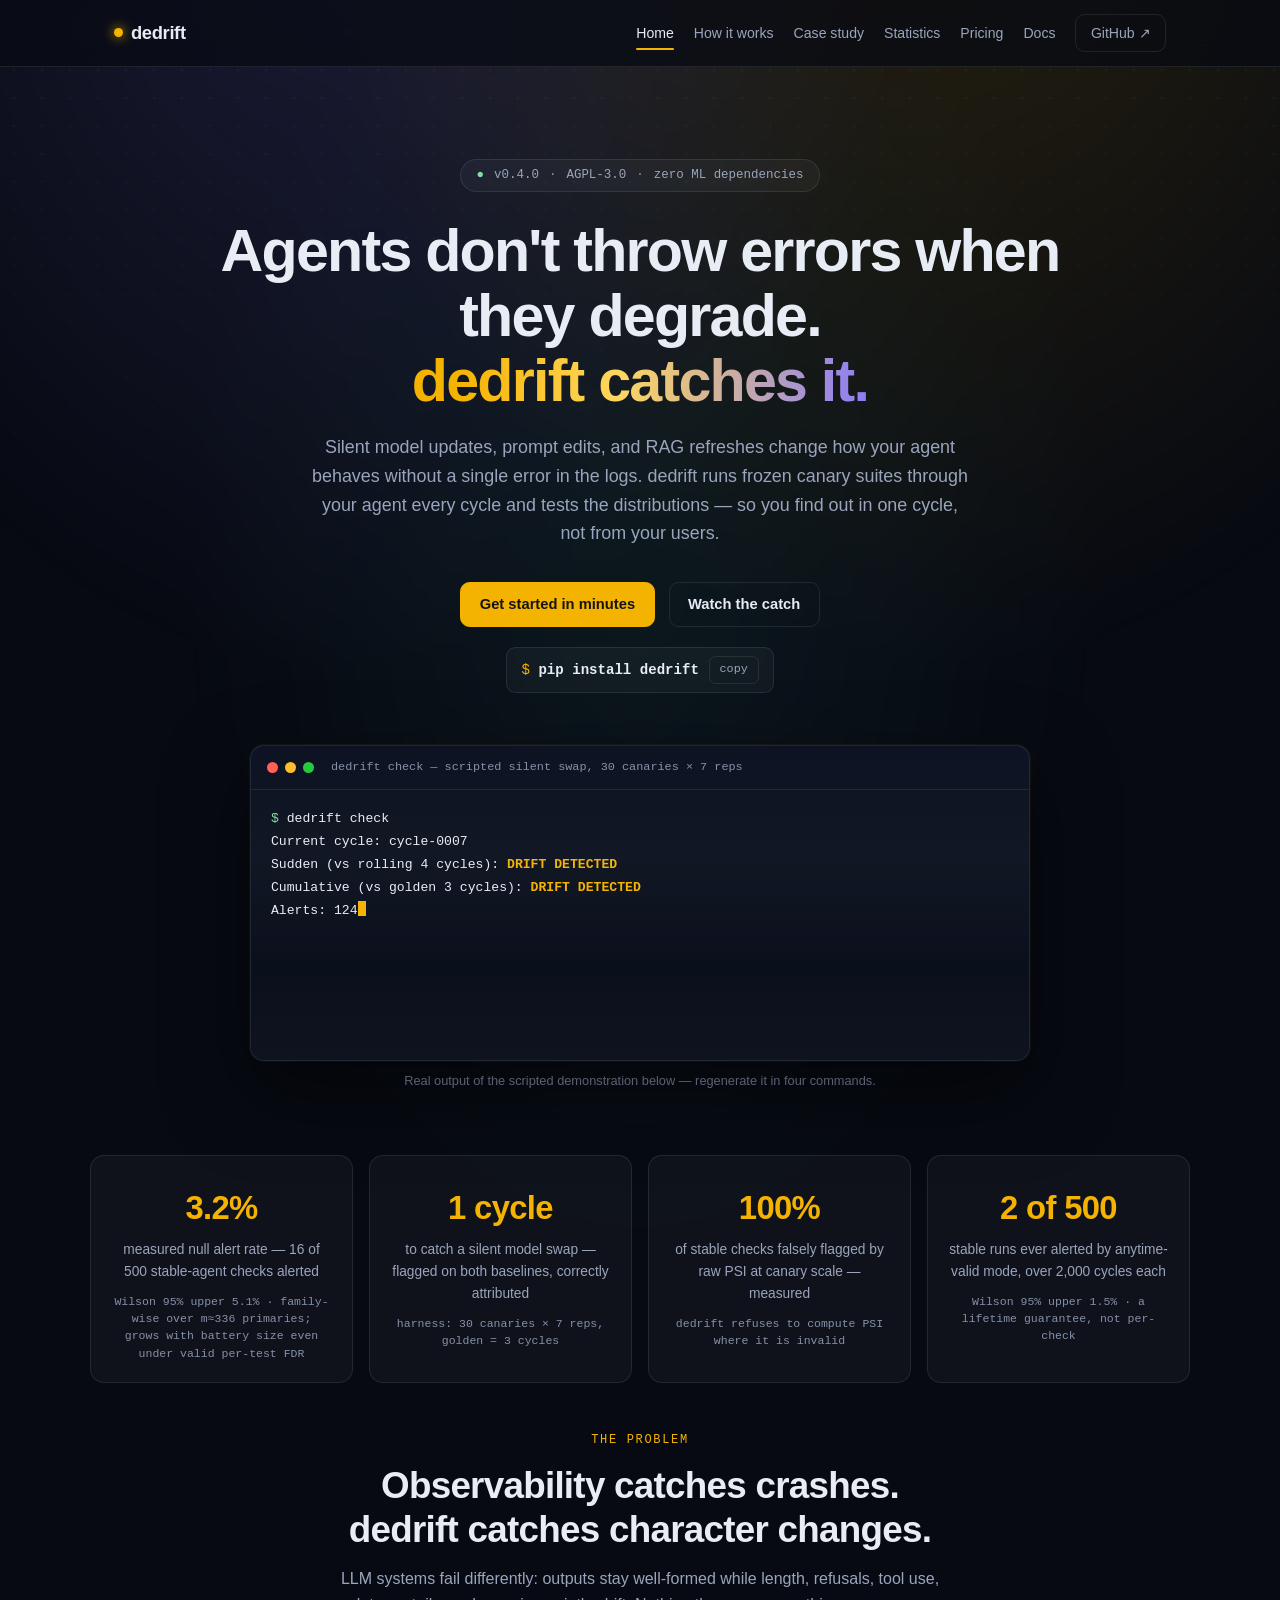
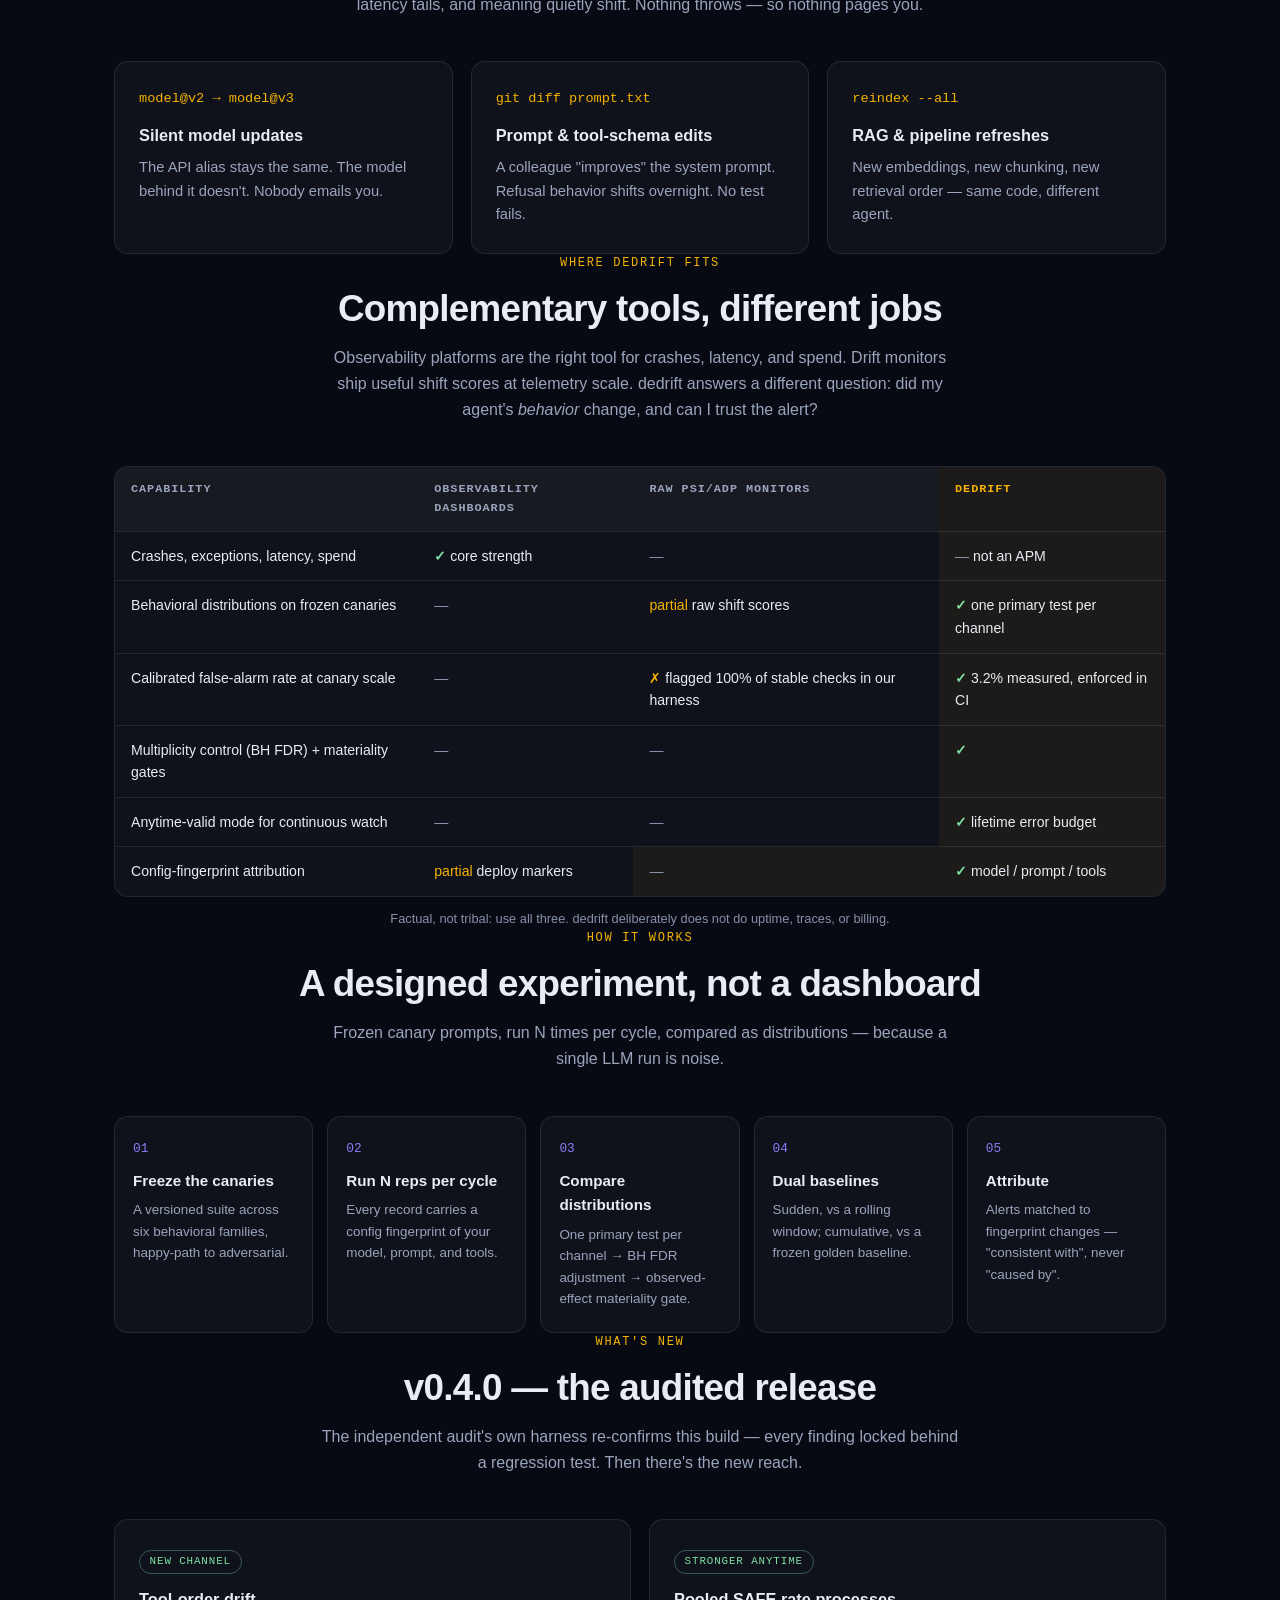
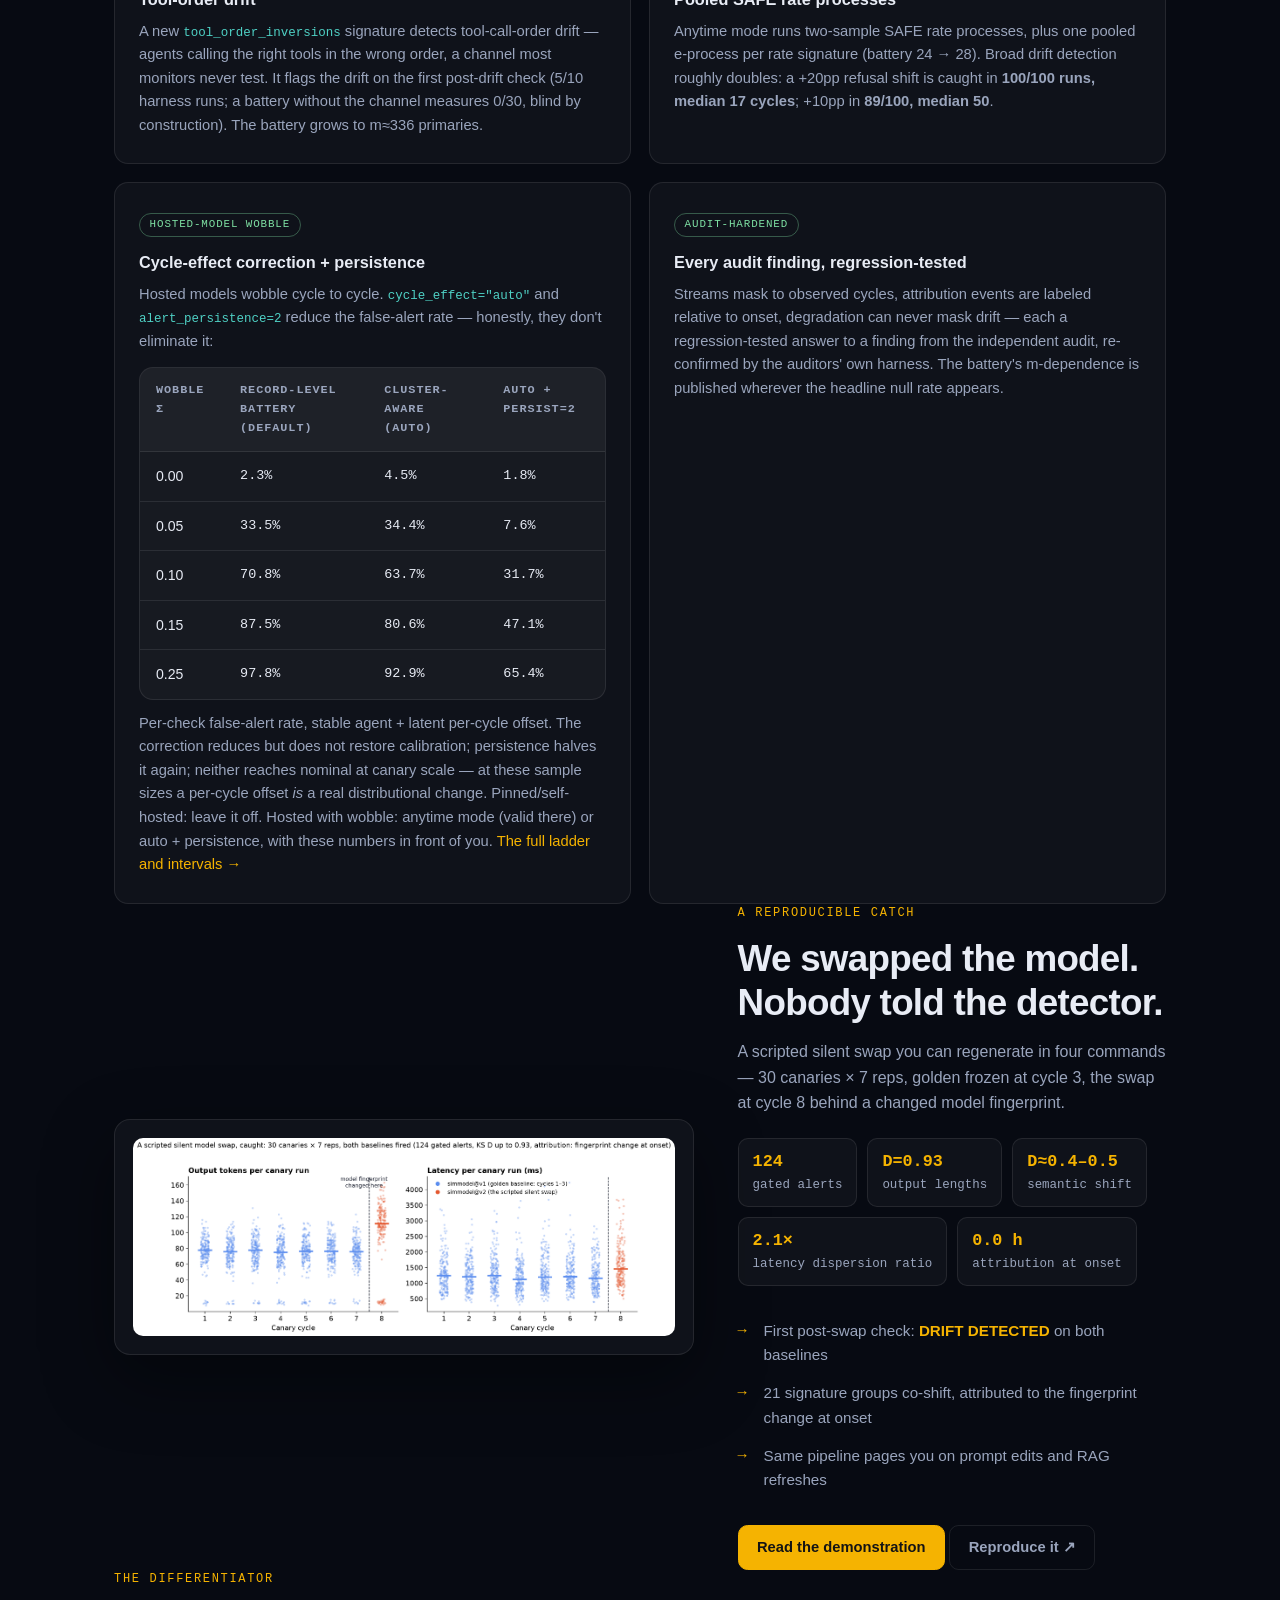
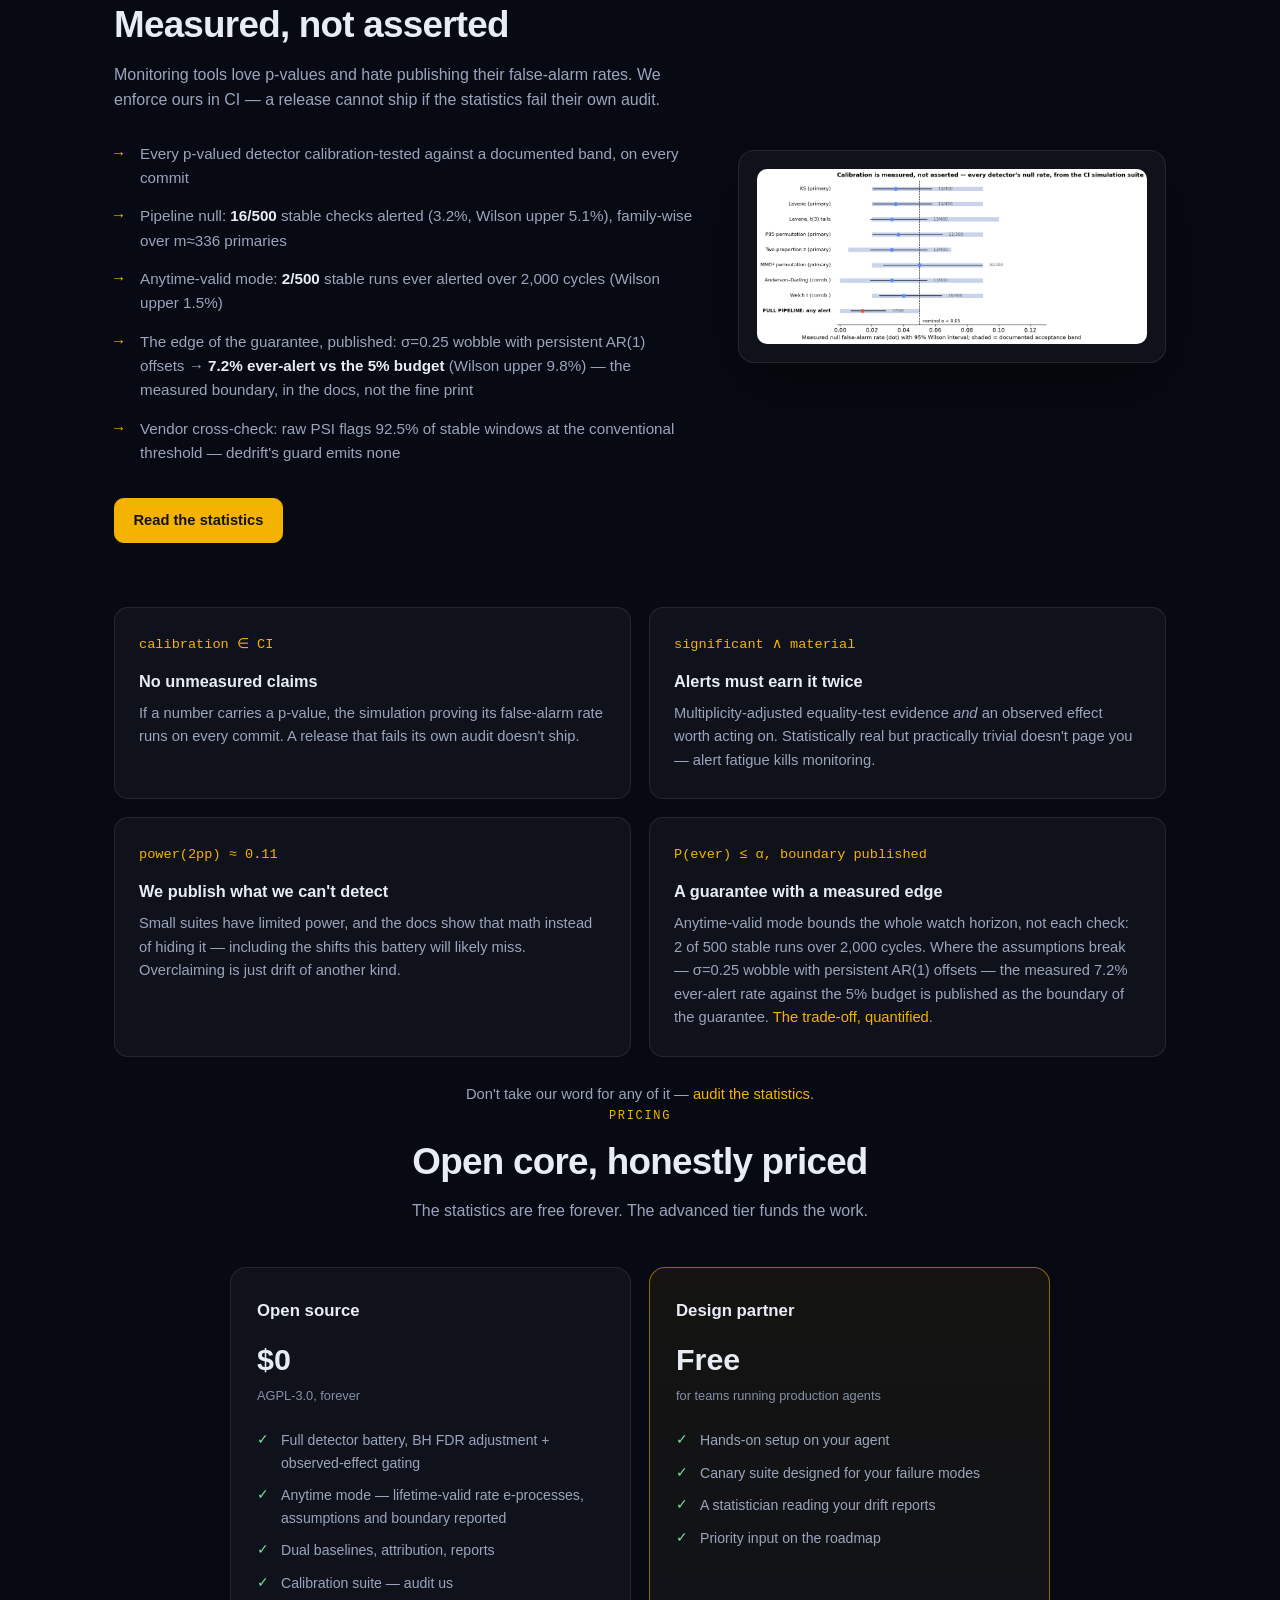
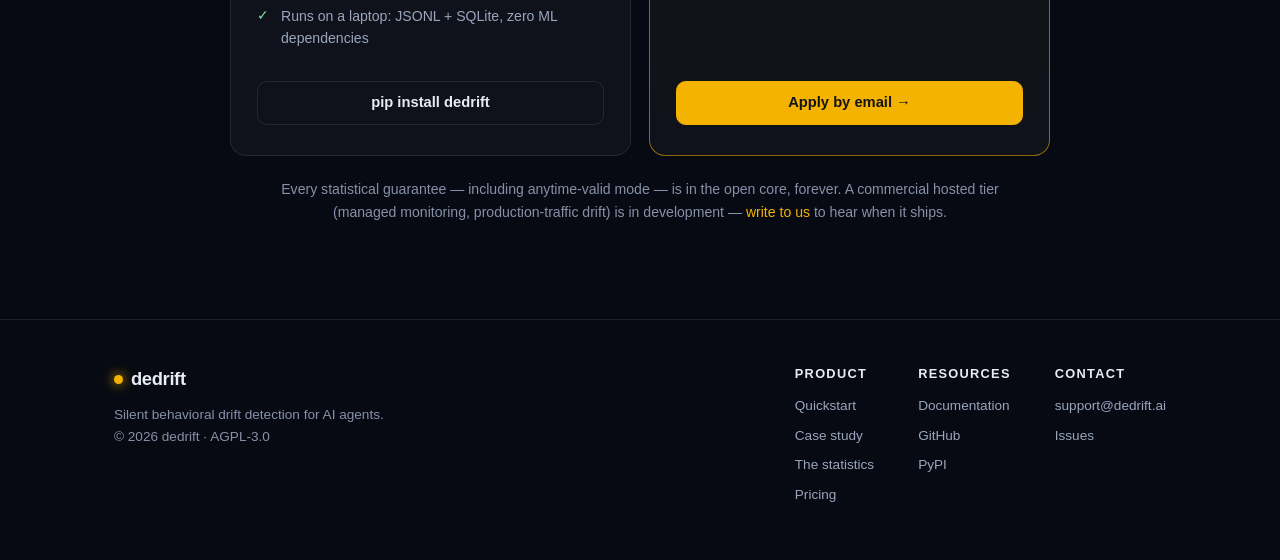
==== web/index.html @ a5bedf96 "docs: base the case study on the current build's scripted demonstration The production case-study lo" ====
<!doctype html>
<html lang="en">
<head>
<meta charset="utf-8">
<meta name="viewport" content="width=device-width, initial-scale=1">
<title>dedrift — silent behavioral drift detection for AI agents</title>
<meta name="description" content="Agents don't throw errors when they degrade — dedrift catches it. Frozen canary suites, BH-FDR-adjusted distribution tests, materiality gates, dual baselines, and config-change attribution. Measured false-alarm rates, published.">
<meta property="og:title" content="dedrift — catch silent behavioral drift in AI agents">
<meta property="og:description" content="Simulation-calibrated, multiplicity-adjusted drift detection for LLM agents.">
<meta property="og:url" content="https://dedrift.ai/">
<meta property="og:image" content="https://dedrift.ai/og-card.png">
<meta name="twitter:card" content="summary_large_image">
<meta name="twitter:image" content="https://dedrift.ai/og-card.png">
<link rel="canonical" href="https://dedrift.ai/">
<link rel="icon" href="/docs/assets/logo.svg">
<script type="application/ld+json">
{
  "@context": "https://schema.org",
  "@type": "SoftwareApplication",
  "name": "dedrift",
  "description": "Simulation-calibrated behavioral drift detection for AI agents: frozen canary suites, multiplicity adjustment, materiality gates, and config-change attribution.",
  "url": "https://dedrift.ai/",
  "downloadUrl": "https://pypi.org/project/dedrift/",
  "softwareVersion": "0.4.0",
  "applicationCategory": "DeveloperApplication",
  "operatingSystem": "macOS, Linux, Windows",
  "license": "https://www.gnu.org/licenses/agpl-3.0.html",
  "offers": {"@type": "Offer", "price": "0", "priceCurrency": "USD"},
  "sameAs": ["https://github.com/dedrift/dedrift", "https://pypi.org/project/dedrift/"]
}
</script>
<style>
:root{
  --bg:#070a12; --bg2:#0b1020; --ink:#e8ecf5; --dim:#9aa5bd; --dimmer:#8691a9;
  --amber:#f5b301; --violet:#8b7cf7; --teal:#4fd1c5; --green:#7ee0a3; --red:#ff6b6b;
  --card:rgba(255,255,255,.035); --line:rgba(255,255,255,.09);
  --mono:ui-monospace,'SF Mono','Cascadia Code','JetBrains Mono',Menlo,Consolas,monospace;
}
*{box-sizing:border-box;margin:0;padding:0}
html{scroll-behavior:smooth;scroll-padding-top:76px}
body{
  background:var(--bg); color:var(--ink);
  /* system stack: zero external requests (performance + GDPR) */
  font-family:-apple-system,BlinkMacSystemFont,'Segoe UI Variable','Segoe UI',Inter,Roboto,'Helvetica Neue',Arial,sans-serif;
  line-height:1.6; -webkit-font-smoothing:antialiased; overflow-x:hidden;
}
body::before{ /* dot grid */
  content:""; position:fixed; inset:0; pointer-events:none; z-index:0;
  background-image:radial-gradient(rgba(255,255,255,.05) 1px, transparent 1px);
  background-size:28px 28px;
  mask-image:linear-gradient(180deg,#000 0%,transparent 70%);
}
a{color:var(--amber);text-decoration:none}
a:hover{text-decoration:underline;text-underline-offset:3px}
.wrap{max-width:1100px;margin:0 auto;padding:0 24px;position:relative;z-index:1}
.skip{
  position:absolute;left:-9999px;top:0;background:var(--amber);color:#141414;
  padding:.6rem 1rem;border-radius:0 0 .6rem 0;font-weight:700;z-index:100;
}
.skip:focus{left:0}

/* ---------- nav ---------- */
nav{
  position:sticky;top:0;z-index:50;
  backdrop-filter:blur(14px);-webkit-backdrop-filter:blur(14px);
  background:rgba(7,10,18,.72);border-bottom:1px solid var(--line);
}
.nav-inner{max-width:1100px;margin:0 auto;padding:14px 24px;display:flex;align-items:center;gap:28px}
.logo{font-weight:800;font-size:1.15rem;color:var(--ink);letter-spacing:-.02em;display:flex;align-items:center;gap:8px}
.logo:hover{text-decoration:none}
.logo .pulse{width:9px;height:9px;border-radius:50%;background:var(--amber);box-shadow:0 0 12px var(--amber);animation:pulse 2.4s infinite}
@keyframes pulse{0%,100%{opacity:1}50%{opacity:.35}}
.nav-links{display:flex;gap:20px;margin-left:auto;align-items:center}
.nav-links a{color:var(--dim);font-size:.88rem;font-weight:500;position:relative;padding:4px 0}
.nav-links a:hover{color:var(--ink);text-decoration:none}
.nav-links a::after{
  content:"";position:absolute;left:0;right:100%;bottom:-2px;height:2px;
  background:var(--amber);border-radius:2px;transition:right .22s ease;
}
.nav-links a:hover::after,.nav-links a[aria-current="true"]::after{right:0}
.nav-links a[aria-current="true"]{color:var(--ink)}
.btn{
  display:inline-block;padding:.6rem 1.15rem;border-radius:.6rem;font-weight:600;font-size:.92rem;
  border:1px solid var(--line);color:var(--ink);transition:border-color .18s,transform .18s,box-shadow .18s;
}
.btn:hover{border-color:var(--amber);transform:translateY(-1px);text-decoration:none}
.btn-primary{background:var(--amber);border-color:var(--amber);color:#141414}
.btn-primary:hover{box-shadow:0 6px 24px rgba(245,179,1,.35)}
.btn-ghost{color:var(--dim)}
.nav-links .btn{padding:.42rem .9rem}
.nav-links .btn::after{display:none}

/* ---------- hero ---------- */
.hero{position:relative;padding:92px 0 40px;text-align:center}
.hero::before{
  content:"";position:absolute;inset:-40% -20% auto;height:130%;z-index:-1;pointer-events:none;
  background:
    radial-gradient(38% 45% at 30% 20%, rgba(139,124,247,.16), transparent),
    radial-gradient(42% 50% at 70% 15%, rgba(245,179,1,.14), transparent),
    radial-gradient(30% 40% at 50% 60%, rgba(79,209,197,.07), transparent);
  filter:blur(10px);
  animation:heroglow 14s ease-in-out infinite alternate;
}
@keyframes heroglow{from{opacity:.75;transform:translateY(0)}to{opacity:1;transform:translateY(22px)}}
.chip{
  display:inline-flex;align-items:center;gap:10px;flex-wrap:wrap;justify-content:center;
  font-family:var(--mono);font-size:.78rem;color:var(--dim);
  border:1px solid var(--line);border-radius:99px;padding:.35rem .95rem;
  background:var(--card);margin-bottom:26px;
}
.chip b{color:var(--green);font-weight:600}
.chip .sep{color:var(--dimmer)}
h1{
  font-size:clamp(2.2rem,5.4vw,3.7rem);font-weight:800;letter-spacing:-.03em;line-height:1.1;
  max-width:880px;margin:0 auto 20px;
}
h1 .grad{
  background:linear-gradient(92deg,var(--amber) 10%,#ffd75e 45%,var(--violet) 100%);
  -webkit-background-clip:text;background-clip:text;color:transparent;
}
.sub{color:var(--dim);font-size:1.12rem;max-width:660px;margin:0 auto 34px}
.cta-row{display:flex;gap:14px;justify-content:center;flex-wrap:wrap;margin-bottom:20px}
.pip{
  font-family:var(--mono);font-size:.88rem;color:var(--dim);
  display:inline-flex;align-items:center;gap:10px;
  border:1px solid var(--line);border-radius:.6rem;padding:.5rem .9rem;background:var(--card);
}
.pip b{color:var(--ink);font-weight:600}
.pip .d{color:var(--amber)}
.pip button{
  border:1px solid var(--line);background:transparent;color:var(--dim);cursor:pointer;
  font:inherit;font-size:.74rem;padding:.22rem .6rem;border-radius:.4rem;
}
.pip button:hover{border-color:var(--amber);color:var(--ink)}

/* ---------- terminal ---------- */
.term{
  max-width:780px;margin:52px auto 0;text-align:left;position:relative;
  background:linear-gradient(180deg,#0d1322,#0a0e1a);
  border:1px solid var(--line);border-radius:14px;overflow:hidden;
  box-shadow:0 30px 80px rgba(0,0,0,.55), 0 0 0 1px rgba(245,179,1,.06);
}
.term::after{ /* faint scanline sheen */
  content:"";position:absolute;inset:0;pointer-events:none;
  background:linear-gradient(180deg,transparent 0%,rgba(255,255,255,.022) 50%,transparent 100%);
  background-size:100% 220px;
  animation:scan 7s linear infinite;
}
@keyframes scan{from{background-position:0 -220px}to{background-position:0 120%}}
.term-bar{display:flex;align-items:center;gap:7px;padding:12px 16px;border-bottom:1px solid var(--line)}
.term-bar i{width:11px;height:11px;border-radius:50%;display:block}
.term-bar i:nth-child(1){background:#ff5f57}.term-bar i:nth-child(2){background:#febc2e}.term-bar i:nth-child(3){background:#28c840}
.term-bar span{margin-left:10px;font-family:var(--mono);font-size:.74rem;color:var(--dimmer)}
.term-body{padding:18px 20px 22px;font-family:var(--mono);font-size:.82rem;line-height:1.75;min-height:270px;white-space:pre-wrap}
.term-body .p{color:var(--green)}
.term-body .a{color:var(--amber);font-weight:600}
.term-body .dim{color:#828ca4}
.term-body .cur{display:inline-block;width:8px;height:15px;background:var(--amber);vertical-align:-2px;animation:pulse 1s infinite}
.term-cap{max-width:780px;margin:10px auto 0;font-size:.8rem;color:var(--dimmer);text-align:center}

/* ---------- stat strip ---------- */
.stats{display:grid;grid-template-columns:repeat(4,1fr);gap:16px;margin:64px 0 8px}
.stat{
  background:var(--card);border:1px solid var(--line);border-radius:14px;padding:26px 20px 20px;text-align:center;
  transition:border-color .2s,transform .2s;
}
.stat:hover{border-color:rgba(245,179,1,.4);transform:translateY(-3px)}
.stat .n{font-size:2.05rem;font-weight:800;letter-spacing:-.02em}
.stat .n em{font-style:normal;color:var(--amber)}
.stat .l{color:var(--dim);font-size:.86rem;margin-top:4px}
.stat .fine{color:var(--dimmer);font-size:.72rem;margin-top:10px;font-family:var(--mono);line-height:1.5}

/* ---------- sections ---------- */
section{padding:84px 0 10px}
.kicker{
  font-family:var(--mono);font-size:.75rem;letter-spacing:.14em;text-transform:uppercase;
  color:var(--amber);text-align:center;margin-bottom:14px;
}
h2{font-size:clamp(1.6rem,3.4vw,2.3rem);font-weight:800;letter-spacing:-.02em;text-align:center;max-width:760px;margin:0 auto 14px;line-height:1.2}
.lead{color:var(--dim);text-align:center;max-width:640px;margin:0 auto 44px}

.cards3{display:grid;grid-template-columns:repeat(3,1fr);gap:18px}
.cards2{display:grid;grid-template-columns:repeat(2,1fr);gap:18px}
.card{
  background:var(--card);border:1px solid var(--line);border-radius:14px;padding:26px 24px;
  transition:border-color .2s, transform .2s;
}
.card:hover{border-color:rgba(245,179,1,.45);transform:translateY(-3px)}
.card h3{font-size:1.02rem;font-weight:700;margin-bottom:8px}
.card p{color:var(--dim);font-size:.92rem}
.card p + p{margin-top:8px}
.card .ic{font-family:var(--mono);color:var(--amber);font-size:.85rem;margin-bottom:12px;display:block}
.card .tag{
  display:inline-block;font-family:var(--mono);font-size:.68rem;letter-spacing:.08em;text-transform:uppercase;
  color:var(--green);border:1px solid rgba(126,224,163,.35);border-radius:99px;padding:.12rem .6rem;margin-bottom:12px;
}
.card code{font-family:var(--mono);font-size:.85em;color:var(--teal)}

/* steps */
.steps{display:grid;grid-template-columns:repeat(5,1fr);gap:14px;counter-reset:step}
.step{background:var(--card);border:1px solid var(--line);border-radius:14px;padding:22px 18px;position:relative;transition:border-color .2s,transform .2s}
.step:hover{border-color:rgba(139,124,247,.5);transform:translateY(-3px)}
.step::before{
  counter-increment:step;content:"0" counter(step);
  font-family:var(--mono);color:var(--violet);font-size:.8rem;display:block;margin-bottom:10px;
}
.step h3{font-size:.95rem;margin-bottom:6px}
.step p{color:var(--dim);font-size:.84rem}

/* ---------- tables ---------- */
.tbl-wrap{overflow-x:auto;border:1px solid var(--line);border-radius:14px;background:var(--card)}
table{width:100%;border-collapse:collapse;font-size:.88rem;min-width:640px}
th,td{padding:13px 16px;text-align:left;border-bottom:1px solid var(--line);vertical-align:top}
thead th{
  font-family:var(--mono);font-size:.74rem;letter-spacing:.08em;text-transform:uppercase;
  color:var(--dim);background:rgba(255,255,255,.03);
}
tbody tr:last-child td{border-bottom:0}
tbody tr:hover{background:rgba(255,255,255,.025)}
td .y{color:var(--green);font-weight:700}
td .n{color:var(--dimmer)}
td .mid{color:var(--amber)}
th.hl,td.hl{background:rgba(245,179,1,.05)}
thead th.hl{color:var(--amber)}
.tbl-note{color:var(--dimmer);font-size:.8rem;margin-top:12px;text-align:center}
.ladder{min-width:0}
.ladder td,.ladder th{font-variant-numeric:tabular-nums}
.ladder td:not(:first-child){font-family:var(--mono);font-size:.84rem}

/* figure panels */
.fig-panel{
  background:var(--card);border:1px solid var(--line);border-radius:16px;padding:18px;
  box-shadow:0 24px 70px rgba(0,0,0,.4);
}
.fig-panel img{width:100%;border-radius:10px;display:block;background:#fff}
.split{display:grid;grid-template-columns:1.15fr .85fr;gap:44px;align-items:center}
.split h2{text-align:left;margin:0 0 14px}
.split .lead{text-align:left;margin:0 0 22px}
.split ul{list-style:none;margin:0 0 26px}
.split li{color:var(--dim);padding:7px 0 7px 26px;position:relative;font-size:.95rem}
.split li::before{content:"→";position:absolute;left:0;color:var(--amber);font-family:var(--mono)}
.split li b{color:var(--ink)}

/* metric chips (case study) */
.metrics{display:flex;flex-wrap:wrap;gap:10px;margin:0 0 26px}
.metric{
  border:1px solid var(--line);border-radius:10px;padding:10px 14px;background:var(--card);
  font-family:var(--mono);font-size:.78rem;color:var(--dim);
}
.metric b{display:block;color:var(--amber);font-size:1.05rem;font-weight:700}

/* pricing */
.tiers{display:grid;grid-template-columns:repeat(2,1fr);gap:18px;align-items:stretch;max-width:820px;margin:0 auto}
.tier{background:var(--card);border:1px solid var(--line);border-radius:16px;padding:30px 26px;display:flex;flex-direction:column;transition:border-color .2s,transform .2s}
.tier:hover{transform:translateY(-3px)}
.tier.hot{border-color:rgba(245,179,1,.55);background:linear-gradient(180deg,rgba(245,179,1,.06),var(--card))}
.tier h3{font-size:1.05rem}
.tier .price{font-size:1.9rem;font-weight:800;margin:10px 0 2px}
.tier .per{color:var(--dimmer);font-size:.8rem;margin-bottom:18px}
.tier ul{list-style:none;margin-bottom:26px;flex:1}
.tier li{color:var(--dim);font-size:.88rem;padding:5px 0 5px 24px;position:relative}
.tier li::before{content:"✓";position:absolute;left:0;color:var(--green);font-family:var(--mono)}
.tier .btn{text-align:center}
.pricing-note{text-align:center;margin:22px auto 0;color:var(--dimmer);font-size:.88rem;max-width:760px}

/* footer */
footer{margin-top:96px;border-top:1px solid var(--line);padding:44px 0 56px}
.foot{display:flex;justify-content:space-between;gap:24px;flex-wrap:wrap;color:var(--dimmer);font-size:.85rem}
.foot a{color:var(--dim)}
.foot a:hover{color:var(--ink)}
.foot .cols{display:flex;gap:44px;flex-wrap:wrap}
.foot .col{display:flex;flex-direction:column;gap:8px}
.foot .col b{color:var(--ink);font-size:.8rem;text-transform:uppercase;letter-spacing:.1em;margin-bottom:2px}

/* ---------- contact dialog ---------- */
dialog#contact{
  border:1px solid var(--line); border-radius:16px; padding:0;
  background:linear-gradient(180deg,#0d1322,#0a0e1a); color:var(--ink);
  max-width:520px; width:calc(100% - 32px);
  box-shadow:0 40px 100px rgba(0,0,0,.6);
}
dialog#contact::backdrop{background:rgba(4,6,12,.72);backdrop-filter:blur(3px)}
.dlg{padding:30px 30px 26px}
.dlg h3{font-size:1.15rem;font-weight:800;margin-bottom:6px}
.dlg p{color:var(--dim);font-size:.92rem;margin-bottom:18px}
.dlg .addr{
  display:flex;align-items:center;gap:10px;justify-content:space-between;
  background:rgba(255,255,255,.05);border:1px solid var(--line);
  border-radius:10px;padding:12px 14px;margin-bottom:14px;
}
.dlg .addr code{font-family:var(--mono);font-size:.95rem;color:var(--amber);user-select:all}
.dlg .addr button{
  border:1px solid var(--line);background:transparent;color:var(--ink);
  font:inherit;font-size:.82rem;padding:.38rem .8rem;border-radius:.5rem;cursor:pointer;
}
.dlg .addr button:hover{border-color:var(--amber)}
.dlg .tips{font-size:.85rem;color:var(--dim);margin-bottom:20px;line-height:1.7}
.dlg .tips b{color:var(--ink);font-weight:600}
.dlg .row{display:flex;gap:10px;flex-wrap:wrap;align-items:center}
.dlg .close{
  position:absolute;top:14px;right:16px;background:none;border:0;
  color:var(--dim);font-size:1.4rem;cursor:pointer;line-height:1;
}
.dlg .close:hover{color:var(--ink)}

/* reveal on scroll */
.rv{opacity:0;transform:translateY(16px);transition:opacity .6s ease,transform .6s ease}
.rv.in{opacity:1;transform:none}
@media (prefers-reduced-motion: reduce){
  html{scroll-behavior:auto}
  .rv{opacity:1;transform:none;transition:none}
  .logo .pulse,.term-body .cur,.term::after,.hero::before{animation:none}
  .btn,.card,.step,.stat,.tier,.nav-links a::after{transition:none}
}
@media (max-width:900px){
  .cards3,.cards2,.tiers{grid-template-columns:1fr}
  .steps{grid-template-columns:1fr 1fr}
  .stats{grid-template-columns:1fr 1fr}
  .split{grid-template-columns:1fr}
  .nav-links a:not(.btn){display:none}
}
@media (max-width:560px){
  .stats{grid-template-columns:1fr}
  .steps{grid-template-columns:1fr}
}
</style>
</head>
<body>
<a class="skip" href="#main">Skip to content</a>

<nav aria-label="Primary">
  <div class="nav-inner">
    <a class="logo" href="#home"><span class="pulse" aria-hidden="true"></span>dedrift</a>
    <div class="nav-links">
      <a href="#home">Home</a>
      <a href="#how">How it works</a>
      <a href="#case-study">Case study</a>
      <a href="#statistics">Statistics</a>
      <a href="#pricing">Pricing</a>
      <a href="/docs/">Docs</a>
      <a class="btn" href="https://github.com/dedrift/dedrift">GitHub ↗</a>
    </div>
  </div>
</nav>

<header class="hero wrap" id="home">
  <div class="chip"><b>●</b> v0.4.0 <span class="sep">·</span> AGPL-3.0 <span class="sep">·</span> zero ML dependencies</div>
  <h1>Agents don't throw errors when they degrade.<br><span class="grad">dedrift catches it.</span></h1>
  <p class="sub">
    Silent model updates, prompt edits, and RAG refreshes change how your agent behaves
    without a single error in the logs. dedrift runs frozen canary suites through your agent
    every cycle and tests the distributions — so you find out in one cycle, not from your users.
  </p>
  <div class="cta-row">
    <a class="btn btn-primary" href="/docs/quickstart/">Get started in minutes</a>
    <a class="btn" href="#case-study">Watch the catch</a>
  </div>
  <div class="pip"><span><span class="d">$</span> <b>pip install dedrift</b></span><button type="button" id="pipcopy" aria-label="Copy install command">copy</button></div>

  <div class="term rv" id="term">
    <div class="term-bar"><i aria-hidden="true"></i><i aria-hidden="true"></i><i aria-hidden="true"></i><span>dedrift check — scripted silent swap, 30 canaries × 7 reps</span></div>
    <div class="term-body" id="termbody"><span class="p">$ </span>dedrift check
Current cycle: cycle-0007
Sudden (vs rolling 4 cycles): <span class="a">DRIFT DETECTED</span>
Cumulative (vs golden 3 cycles): <span class="a">DRIFT DETECTED</span>
Alerts: 124 (BH-adjusted equality tests, observed-effect gated)
  [golden] adversarial/output_words ks: effect=<span class="a">+0.771</span>, p_adj=8.97e-15
  [golden] adversarial/tokens_out ks: effect=<span class="a">+0.676</span>, p_adj=7.13e-11
  [golden] adversarial/semantic_displacement ks: effect=<span class="a">+0.390</span>, p_adj=0.002136
<span class="dim"># attribution: model fingerprint change, 0.0 h before onset</span>
<span class="dim"># consistent with the swap. nobody told it anything.</span></div>
  </div>
  <p class="term-cap">Real output of the scripted demonstration below — regenerate it in four commands.</p>

  <div class="stats" aria-label="Measured results, v0.4.0">
    <div class="stat rv"><div class="n"><em>3.2%</em></div>
      <div class="l">measured null alert rate — 16 of 500 stable-agent checks alerted</div>
      <div class="fine">Wilson 95% upper 5.1% · family-wise over m≈336 primaries; grows with battery size even under valid per-test FDR</div></div>
    <div class="stat rv"><div class="n"><em>1 cycle</em></div>
      <div class="l">to catch a silent model swap — flagged on both baselines, correctly attributed</div>
      <div class="fine">harness: 30 canaries × 7 reps, golden = 3 cycles</div></div>
    <div class="stat rv"><div class="n"><em>100%</em></div>
      <div class="l">of stable checks falsely flagged by raw PSI at canary scale — measured</div>
      <div class="fine">dedrift refuses to compute PSI where it is invalid</div></div>
    <div class="stat rv"><div class="n"><em>2 of 500</em></div>
      <div class="l">stable runs ever alerted by anytime-valid mode, over 2,000 cycles each</div>
      <div class="fine">Wilson 95% upper 1.5% · a lifetime guarantee, not per-check</div></div>
  </div>
</header>

<main id="main">

<section id="product" class="wrap" aria-labelledby="product-h">
  <div class="kicker">The problem</div>
  <h2 id="product-h">Observability catches crashes.<br>dedrift catches character changes.</h2>
  <p class="lead">LLM systems fail differently: outputs stay well-formed while length, refusals, tool use, latency tails, and meaning quietly shift. Nothing throws — so nothing pages you.</p>
  <div class="cards3">
    <div class="card rv"><span class="ic">model@v2 → model@v3</span><h3>Silent model updates</h3><p>The API alias stays the same. The model behind it doesn't. Nobody emails you.</p></div>
    <div class="card rv"><span class="ic">git diff prompt.txt</span><h3>Prompt &amp; tool-schema edits</h3><p>A colleague "improves" the system prompt. Refusal behavior shifts overnight. No test fails.</p></div>
    <div class="card rv"><span class="ic">reindex --all</span><h3>RAG &amp; pipeline refreshes</h3><p>New embeddings, new chunking, new retrieval order — same code, different agent.</p></div>
  </div>
</section>

<section id="compare" class="wrap" aria-labelledby="compare-h">
  <div class="kicker">Where dedrift fits</div>
  <h2 id="compare-h">Complementary tools, different jobs</h2>
  <p class="lead">Observability platforms are the right tool for crashes, latency, and spend. Drift monitors ship useful shift scores at telemetry scale. dedrift answers a different question: did my agent's <em>behavior</em> change, and can I trust the alert?</p>
  <div class="tbl-wrap rv">
    <table>
      <thead>
        <tr><th scope="col">Capability</th><th scope="col">Observability dashboards</th><th scope="col">Raw PSI/ADP monitors</th><th scope="col" class="hl">dedrift</th></tr>
      </thead>
      <tbody>
        <tr><td>Crashes, exceptions, latency, spend</td><td><span class="y">✓</span> core strength</td><td><span class="n">—</span></td><td class="hl"><span class="n">—</span> not an APM</td></tr>
        <tr><td>Behavioral distributions on frozen canaries</td><td><span class="n">—</span></td><td><span class="mid">partial</span> raw shift scores</td><td class="hl"><span class="y">✓</span> one primary test per channel</td></tr>
        <tr><td>Calibrated false-alarm rate at canary scale</td><td><span class="n">—</span></td><td><span class="mid">✗</span> flagged 100% of stable checks in our harness</td><td class="hl"><span class="y">✓</span> 3.2% measured, enforced in CI</td></tr>
        <tr><td>Multiplicity control (BH FDR) + materiality gates</td><td><span class="n">—</span></td><td><span class="n">—</span></td><td class="hl"><span class="y">✓</span></td></tr>
        <tr><td>Anytime-valid mode for continuous watch</td><td><span class="n">—</span></td><td><span class="n">—</span></td><td class="hl"><span class="y">✓</span> lifetime error budget</td></tr>
        <tr><td>Config-fingerprint attribution</td><td><span class="mid">partial</span> deploy markers</td><td class="hl"><span class="n">—</span></td><td class="hl"><span class="y">✓</span> model / prompt / tools</td></tr>
      </tbody>
    </table>
  </div>
  <p class="tbl-note">Factual, not tribal: use all three. dedrift deliberately does not do uptime, traces, or billing.</p>
</section>

<section id="how" class="wrap" aria-labelledby="how-h">
  <div class="kicker">How it works</div>
  <h2 id="how-h">A designed experiment, not a dashboard</h2>
  <p class="lead">Frozen canary prompts, run N times per cycle, compared as distributions — because a single LLM run is noise.</p>
  <div class="steps">
    <div class="step rv"><h3>Freeze the canaries</h3><p>A versioned suite across six behavioral families, happy-path to adversarial.</p></div>
    <div class="step rv"><h3>Run N reps per cycle</h3><p>Every record carries a config fingerprint of your model, prompt, and tools.</p></div>
    <div class="step rv"><h3>Compare distributions</h3><p>One primary test per channel → BH FDR adjustment → observed-effect materiality gate.</p></div>
    <div class="step rv"><h3>Dual baselines</h3><p>Sudden, vs a rolling window; cumulative, vs a frozen golden baseline.</p></div>
    <div class="step rv"><h3>Attribute</h3><p>Alerts matched to fingerprint changes — "consistent with", never "caused by".</p></div>
  </div>
</section>

<section id="whats-new" class="wrap" aria-labelledby="whatsnew-h">
  <div class="kicker">What's new</div>
  <h2 id="whatsnew-h">v0.4.0 — the audited release</h2>
  <p class="lead">The independent audit's own harness re-confirms this build — every finding locked behind a regression test. Then there's the new reach.</p>
  <div class="cards2">
    <div class="card rv"><span class="tag">new channel</span><h3>Tool-order drift</h3>
      <p>A new <code>tool_order_inversions</code> signature detects tool-call-order drift — agents calling the
      right tools in the wrong order, a channel most monitors never test. It flags the drift on the first
      post-drift check (5/10 harness runs; a battery without the channel measures 0/30, blind by construction).
      The battery grows to m≈336 primaries.</p></div>
    <div class="card rv"><span class="tag">stronger anytime</span><h3>Pooled SAFE rate processes</h3>
      <p>Anytime mode runs two-sample SAFE rate processes, plus one pooled e-process per rate signature
      (battery 24 → 28). Broad drift detection roughly doubles: a +20pp refusal shift is caught in
      <b>100/100 runs, median 17 cycles</b>; +10pp in <b>89/100, median 50</b>.</p></div>
    <div class="card rv"><span class="tag">hosted-model wobble</span><h3>Cycle-effect correction + persistence</h3>
      <p>Hosted models wobble cycle to cycle. <code>cycle_effect="auto"</code> and <code>alert_persistence=2</code>
      reduce the false-alert rate — honestly, they don't eliminate it:</p>
      <div class="tbl-wrap" style="margin-top:14px">
        <table class="ladder">
          <thead><tr><th scope="col">wobble σ</th><th scope="col">record-level battery (default)</th><th scope="col">cluster-aware (auto)</th><th scope="col">auto + persist=2</th></tr></thead>
          <tbody>
            <tr><td>0.00</td><td>2.3%</td><td>4.5%</td><td>1.8%</td></tr>
            <tr><td>0.05</td><td>33.5%</td><td>34.4%</td><td>7.6%</td></tr>
            <tr><td>0.10</td><td>70.8%</td><td>63.7%</td><td>31.7%</td></tr>
            <tr><td>0.15</td><td>87.5%</td><td>80.6%</td><td>47.1%</td></tr>
            <tr><td>0.25</td><td>97.8%</td><td>92.9%</td><td>65.4%</td></tr>
          </tbody>
        </table>
      </div>
      <p style="margin-top:12px">Per-check false-alert rate, stable agent + latent per-cycle offset. The correction reduces but does not
      restore calibration; persistence halves it again; neither reaches nominal at canary scale — at these
      sample sizes a per-cycle offset <em>is</em> a real distributional change. Pinned/self-hosted: leave it off.
      Hosted with wobble: anytime mode (valid there) or auto + persistence, with these numbers in front of you.
      <a href="/docs/statistics/">The full ladder and intervals →</a></p></div>
    <div class="card rv"><span class="tag">audit-hardened</span><h3>Every audit finding, regression-tested</h3>
      <p>Streams mask to observed cycles, attribution events are labeled relative to onset, degradation can
      never mask drift — each a regression-tested answer to a finding from the independent audit, re-confirmed
      by the auditors' own harness.
      The battery's m-dependence is published wherever the headline null rate appears.</p></div>
  </div>
</section>

<section id="case-study" class="wrap" aria-labelledby="case-h">
  <div class="split">
    <div class="fig-panel rv">
      <img src="/docs/assets/fig1_the_catch.png" alt="A scripted silent model swap: output tokens jump after the swap; latency tails thicken" loading="lazy">
    </div>
    <div>
      <div class="kicker" style="text-align:left">A reproducible catch</div>
      <h2 id="case-h">We swapped the model.<br>Nobody told the detector.</h2>
      <p class="lead">A scripted silent swap you can regenerate in four commands — 30 canaries × 7 reps, golden frozen at cycle 3, the swap at cycle 8 behind a changed model fingerprint.</p>
      <div class="metrics">
        <div class="metric"><b>124</b>gated alerts</div>
        <div class="metric"><b>D=0.93</b>output lengths</div>
        <div class="metric"><b>D≈0.4–0.5</b>semantic shift</div>
        <div class="metric"><b>2.1×</b>latency dispersion ratio</div>
        <div class="metric"><b>0.0 h</b>attribution at onset</div>
      </div>
      <ul>
        <li>First post-swap check: <b style="color:var(--amber)">DRIFT DETECTED</b> on both baselines</li>
        <li>21 signature groups co-shift, attributed to the fingerprint change at onset</li>
        <li>Same pipeline pages you on prompt edits and RAG refreshes</li>
      </ul>
      <a class="btn btn-primary" href="/docs/case-study/">Read the demonstration</a>
      <a class="btn btn-ghost" href="https://github.com/dedrift/dedrift/tree/main/examples">Reproduce it ↗</a>
    </div>
  </div>
</section>

<section id="statistics" class="wrap" aria-labelledby="stats-h">
  <div class="split">
    <div>
      <div class="kicker" style="text-align:left">The differentiator</div>
      <h2 id="stats-h">Measured, not asserted</h2>
      <p class="lead">Monitoring tools love p-values and hate publishing their false-alarm rates. We enforce ours in CI — a release cannot ship if the statistics fail their own audit.</p>
      <ul>
        <li>Every p-valued detector calibration-tested against a documented band, on every commit</li>
        <li>Pipeline null: <b>16/500</b> stable checks alerted (3.2%, Wilson upper 5.1%), family-wise over m≈336 primaries</li>
        <li>Anytime-valid mode: <b>2/500</b> stable runs ever alerted over 2,000 cycles (Wilson upper 1.5%)</li>
        <li>The edge of the guarantee, published: σ=0.25 wobble with persistent AR(1) offsets → <b>7.2% ever-alert vs the 5% budget</b> (Wilson upper 9.8%) — the measured boundary, in the docs, not the fine print</li>
        <li>Vendor cross-check: raw PSI flags 92.5% of stable windows at the conventional threshold — dedrift's guard emits none</li>
      </ul>
      <a class="btn btn-primary" href="/docs/statistics/">Read the statistics</a>
    </div>
    <div class="fig-panel rv">
      <img src="/docs/assets/fig2_calibration.png" alt="Measured null false-alarm rate of every detector, with acceptance bands" loading="lazy">
    </div>
  </div>

  <div class="cards2" style="margin-top:64px">
    <div class="card rv"><span class="ic">calibration ∈ CI</span><h3>No unmeasured claims</h3>
      <p>If a number carries a p-value, the simulation proving its false-alarm rate runs on
      every commit. A release that fails its own audit doesn't ship.</p></div>
    <div class="card rv"><span class="ic">significant ∧ material</span><h3>Alerts must earn it twice</h3>
      <p>Multiplicity-adjusted equality-test evidence <em>and</em> an observed effect worth acting on. Statistically
      real but practically trivial doesn't page you — alert fatigue kills monitoring.</p></div>
    <div class="card rv"><span class="ic">power(2pp) ≈ 0.11</span><h3>We publish what we can't detect</h3>
      <p>Small suites have limited power, and the docs show that math instead of hiding it — including the
      shifts this battery will likely miss. Overclaiming is just drift of another kind.</p></div>
    <div class="card rv"><span class="ic">P(ever) ≤ α, boundary published</span><h3>A guarantee with a measured edge</h3>
      <p>Anytime-valid mode bounds the whole watch horizon, not each check: 2 of 500 stable runs over 2,000
      cycles. Where the assumptions break — σ=0.25 wobble with persistent AR(1) offsets — the measured 7.2%
      ever-alert rate against the 5% budget is published as the boundary of the guarantee.
      <a href="/docs/anytime/">The trade-off, quantified</a>.</p></div>
  </div>
  <p style="text-align:center;margin-top:26px;color:var(--dim);font-size:.92rem">
    Don't take our word for any of it — <a href="/docs/statistics/">audit the statistics</a>.
  </p>
</section>

<section id="pricing" class="wrap" aria-labelledby="pricing-h">
  <div class="kicker">Pricing</div>
  <h2 id="pricing-h">Open core, honestly priced</h2>
  <p class="lead">The statistics are free forever. The advanced tier funds the work.</p>
  <div class="tiers">
    <div class="tier rv">
      <h3>Open source</h3>
      <div class="price">$0</div><div class="per">AGPL-3.0, forever</div>
      <ul>
        <li>Full detector battery, BH FDR adjustment + observed-effect gating</li>
        <li>Anytime mode — lifetime-valid rate e-processes, assumptions and boundary reported</li>
        <li>Dual baselines, attribution, reports</li>
        <li>Calibration suite — audit us</li>
        <li>Runs on a laptop: JSONL + SQLite, zero ML dependencies</li>
      </ul>
      <a class="btn" href="/docs/quickstart/">pip install dedrift</a>
    </div>
    <div class="tier hot rv">
      <h3>Design partner</h3>
      <div class="price">Free</div><div class="per">for teams running production agents</div>
      <ul>
        <li>Hands-on setup on your agent</li>
        <li>Canary suite designed for your failure modes</li>
        <li>A statistician reading your drift reports</li>
        <li>Priority input on the roadmap</li>
      </ul>
      <a class="btn btn-primary" href="mailto:support@dedrift.ai?subject=Design%20partner" data-contact="partner">Apply by email →</a>
    </div>
  </div>
  <p class="pricing-note">
    Every statistical guarantee — including anytime-valid mode — is in the open core, forever.
    A commercial hosted tier (managed monitoring, production-traffic drift) is in development —
    <a href="mailto:support@dedrift.ai?subject=Commercial%20tier" data-contact="pro">write to us</a> to hear when it ships.
  </p>
</section>

</main>

<footer>
  <div class="wrap foot">
    <div>
      <div class="logo" style="margin-bottom:10px"><span class="pulse" aria-hidden="true"></span>dedrift</div>
      <div>Silent behavioral drift detection for AI agents.<br>© 2026 dedrift · AGPL-3.0</div>
    </div>
    <div class="cols">
      <div class="col"><b>Product</b>
        <a href="/docs/quickstart/">Quickstart</a>
        <a href="/docs/case-study/">Case study</a>
        <a href="/docs/statistics/">The statistics</a>
        <a href="#pricing">Pricing</a>
      </div>
      <div class="col"><b>Resources</b>
        <a href="https://dedrift.ai/docs/">Documentation</a>
        <a href="https://github.com/dedrift/dedrift">GitHub</a>
        <a href="https://pypi.org/project/dedrift/">PyPI</a>
      </div>
      <div class="col"><b>Contact</b>
        <a href="mailto:support@dedrift.ai" data-contact="general">support@dedrift.ai</a>
        <a href="https://github.com/dedrift/dedrift/issues">Issues</a>
      </div>
    </div>
  </div>
</footer>

<dialog id="contact" aria-labelledby="dlg-title">
  <div class="dlg" style="position:relative">
    <button class="close" data-close aria-label="Close">&times;</button>
    <h3 id="dlg-title">Get in touch</h3>
    <p id="dlg-lead">Email is the whole process — no forms, no CRM.</p>

    <div class="addr">
      <code id="dlg-addr">support@dedrift.ai</code>
      <button type="button" id="dlg-copy">Copy address</button>
    </div>

    <div class="tips" id="dlg-tips"></div>

    <div class="row">
      <a class="btn btn-primary" id="dlg-mail" href="mailto:support@dedrift.ai">Open mail app</a>
      <a class="btn" href="https://github.com/dedrift/dedrift/issues">Open a GitHub issue ↗</a>
    </div>
  </div>
</dialog>

<script>
/* ---- contact dialog: mailto: silently does nothing when no mail client
   is registered, which is a lot of people. Show the address instead and
   keep mailto as one option among several. ---- */
(function () {
  const dlg = document.getElementById('contact');
  if (!dlg || !dlg.showModal) return;   // very old browser: leave mailto as-is
  const VARIANTS = {
    partner: {
      title: 'Apply as a design partner',
      lead: 'Send us a note — a couple of lines is plenty to start.',
      tips: 'Useful to include: <b>what your agent does</b>, <b>what stack it runs on</b>, and <b>the drift you actually worry about</b> (silent model updates, prompt edits, RAG refreshes…).',
      subject: 'Design partner',
    },
    pro: {
      title: 'Commercial tier',
      lead: "It's in development — hosted monitoring and production-traffic drift. The statistics stay free. Tell us what you'd need and we'll write when it ships.",
      tips: 'Useful to include: <b>your monitoring cadence</b> and <b>what a false alert currently costs you</b>.',
      subject: 'Commercial tier',
    },
    general: {
      title: 'Get in touch',
      lead: 'Questions, bug reports, or drift stories — all welcome.',
      tips: 'For a suspected false alarm or a missed detection, the <b>version, config, seed and a log extract</b> make it reproducible.',
      subject: 'dedrift',
    },
  };
  const addr = 'support@dedrift.ai';

  document.querySelectorAll('[data-contact]').forEach((el) => {
    el.addEventListener('click', (e) => {
      e.preventDefault();
      const v = VARIANTS[el.dataset.contact] || VARIANTS.general;
      document.getElementById('dlg-title').textContent = v.title;
      document.getElementById('dlg-lead').textContent = v.lead;
      document.getElementById('dlg-tips').innerHTML = v.tips;
      document.getElementById('dlg-mail').href =
        'mailto:' + addr + '?subject=' + encodeURIComponent(v.subject);
      dlg.showModal();
    });
  });

  const copyBtn = document.getElementById('dlg-copy');
  copyBtn.addEventListener('click', async () => {
    const done = (ok) => {
      copyBtn.textContent = ok ? 'Copied ✓' : 'Select it above';
      setTimeout(() => (copyBtn.textContent = 'Copy address'), 2200);
    };
    try {
      await navigator.clipboard.writeText(addr);
      done(true);
    } catch (_) {
      // clipboard blocked (permissions, http, older browser): select instead
      const r = document.createRange();
      r.selectNodeContents(document.getElementById('dlg-addr'));
      const sel = getSelection();
      sel.removeAllRanges();
      sel.addRange(r);
      done(false);
    }
  });

  dlg.querySelector('[data-close]').addEventListener('click', () => dlg.close());
  dlg.addEventListener('click', (e) => { if (e.target === dlg) dlg.close(); });
})();

/* ---- pip install copy button ---- */
(function () {
  const btn = document.getElementById('pipcopy');
  if (!btn) return;
  btn.addEventListener('click', async () => {
    const done = (ok) => {
      btn.textContent = ok ? 'copied ✓' : 'select above';
      setTimeout(() => (btn.textContent = 'copy'), 2200);
    };
    try { await navigator.clipboard.writeText('pip install dedrift'); done(true); }
    catch (_) { done(false); }
  });
})();

/* ---- terminal typing — the scripted-demonstration verdict ---- */
const LINES = [
  ['p','$ '],['t','dedrift check\n'],
  ['t','Current cycle: cycle-0007\n'],
  ['t','Sudden (vs rolling 4 cycles): '],['a','DRIFT DETECTED\n'],
  ['t','Cumulative (vs golden 3 cycles): '],['a','DRIFT DETECTED\n'],
  ['t','Alerts: 124 (BH-adjusted equality tests, observed-effect gated)\n'],
  ['t','  [golden] adversarial/output_words ks: effect='],['a','+0.771'],['t',', p_adj=8.97e-15\n'],
  ['t','  [golden] adversarial/tokens_out ks: effect='],['a','+0.676'],['t',', p_adj=7.13e-11\n'],
  ['t','  [golden] adversarial/semantic_displacement ks: effect='],['a','+0.390'],['t',', p_adj=0.002136\n'],
  ['dim','# attribution: model fingerprint change, 0.0 h before onset\n'],
  ['dim','# consistent with the swap. nobody told it anything.\n'],
];
const body = document.getElementById('termbody');
const reduced = matchMedia('(prefers-reduced-motion: reduce)').matches;
function render(instant){
  if (instant) return; // static markup already present for crawlers/no-JS/reduced-motion
  body.textContent = '';
  let li=0, ci=0; const cur=document.createElement('span'); cur.className='cur';
  body.appendChild(cur);
  (function tick(){
    if (li>=LINES.length){ cur.remove(); return; }
    const [cls,text]=LINES[li];
    if (ci===0){ const s=document.createElement('span'); if(cls!=='t') s.className=cls; body.insertBefore(s,cur); }
    const span=cur.previousSibling;
    span.textContent=text.slice(0,++ci);
    if (ci>=text.length){ li++; ci=0; setTimeout(tick, text.endsWith('\n')?110:0); }
    else setTimeout(tick, 8 + Math.random()*14);
  })();
}
const io = new IntersectionObserver(es=>{
  es.forEach(e=>{ if(e.isIntersecting){ io.unobserve(e.target);
    e.target.classList.add('in');
    if(e.target.id==='term') render(reduced);
  }});
},{threshold:.15});
document.querySelectorAll('.rv').forEach(el=>io.observe(el));

/* ---- active nav link on scroll ---- */
(function () {
  const links = new Map();
  document.querySelectorAll('.nav-links a[href^="#"]').forEach(a => links.set(a.getAttribute('href').slice(1), a));
  const spy = new IntersectionObserver(es => {
    es.forEach(e => {
      const a = links.get(e.target.id);
      if (!a) return;
      if (e.isIntersecting) {
        links.forEach(l => l.removeAttribute('aria-current'));
        a.setAttribute('aria-current', 'true');
      }
    });
  }, {rootMargin: '-30% 0px -55% 0px'});
  ['home','how','case-study','statistics','pricing'].forEach(id => {
    const el = document.getElementById(id);
    if (el) spy.observe(el);
  });
})();
</script>
</body>
</html>
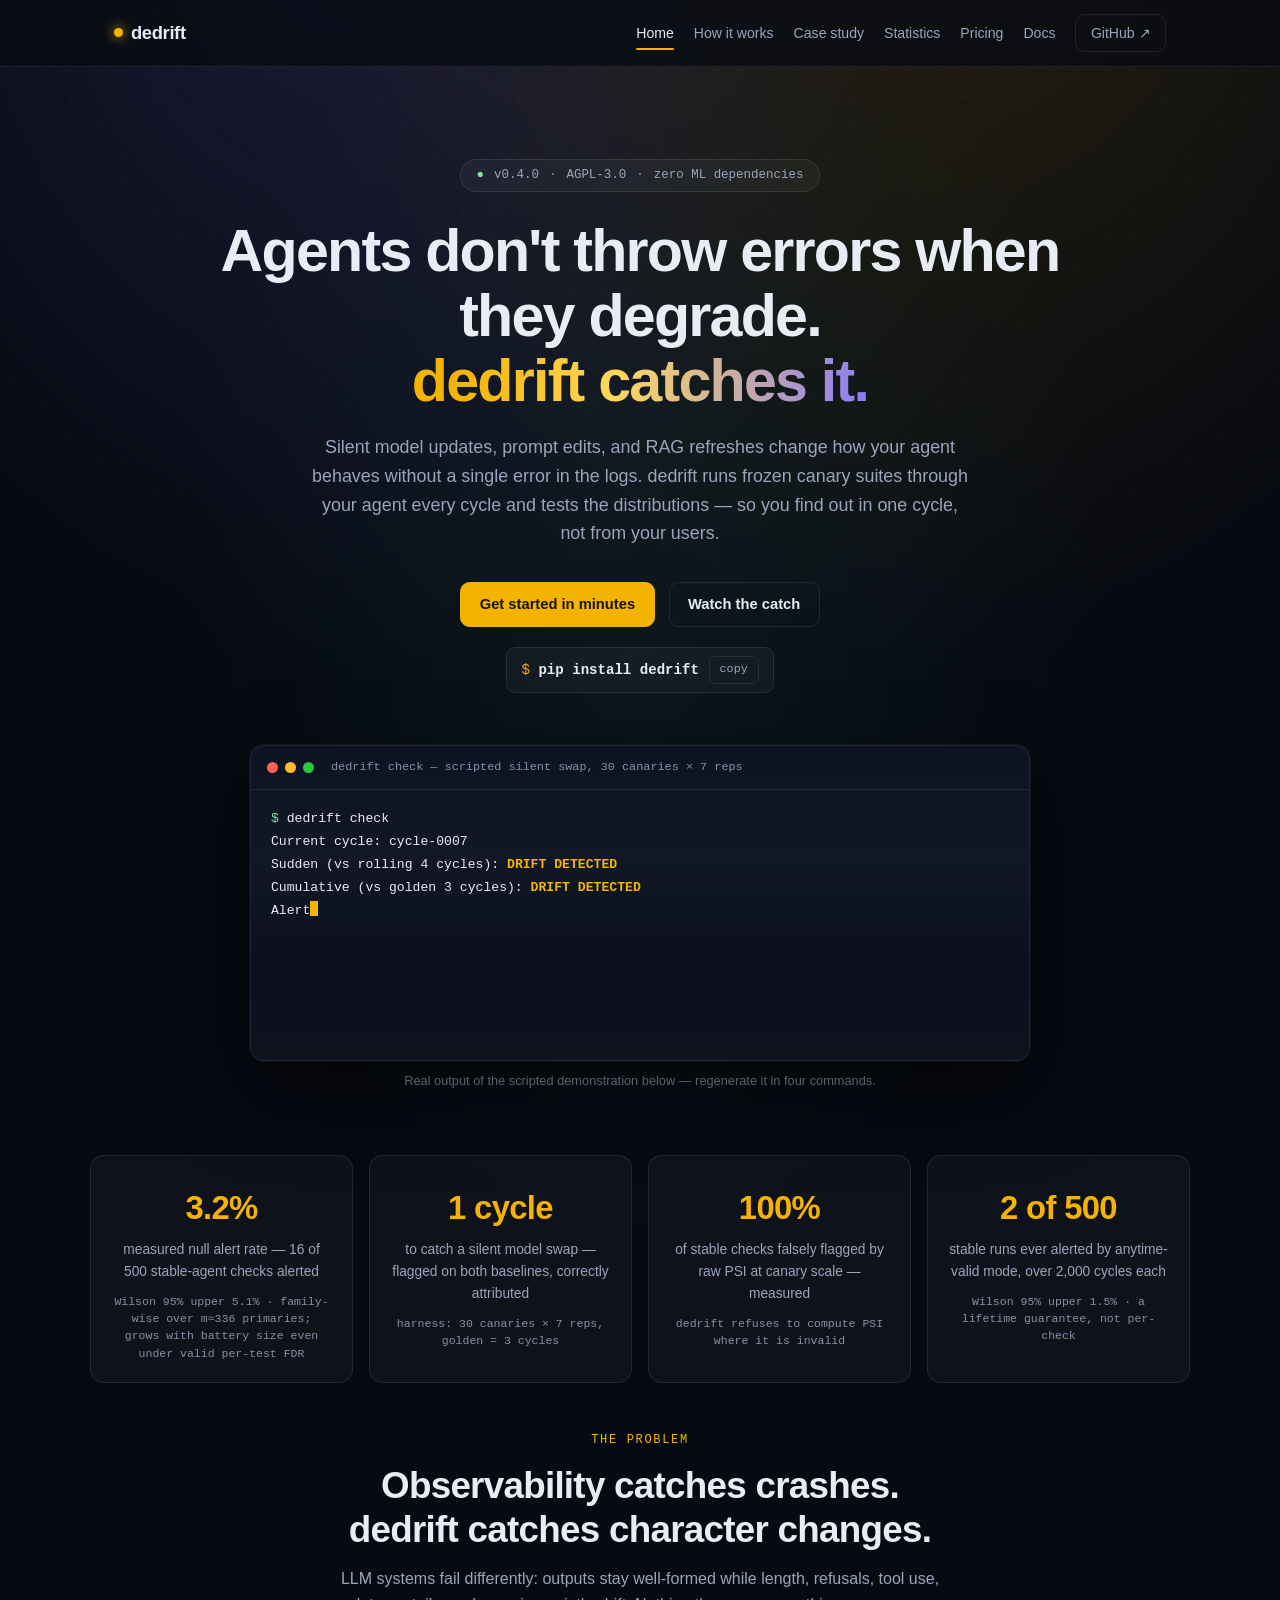
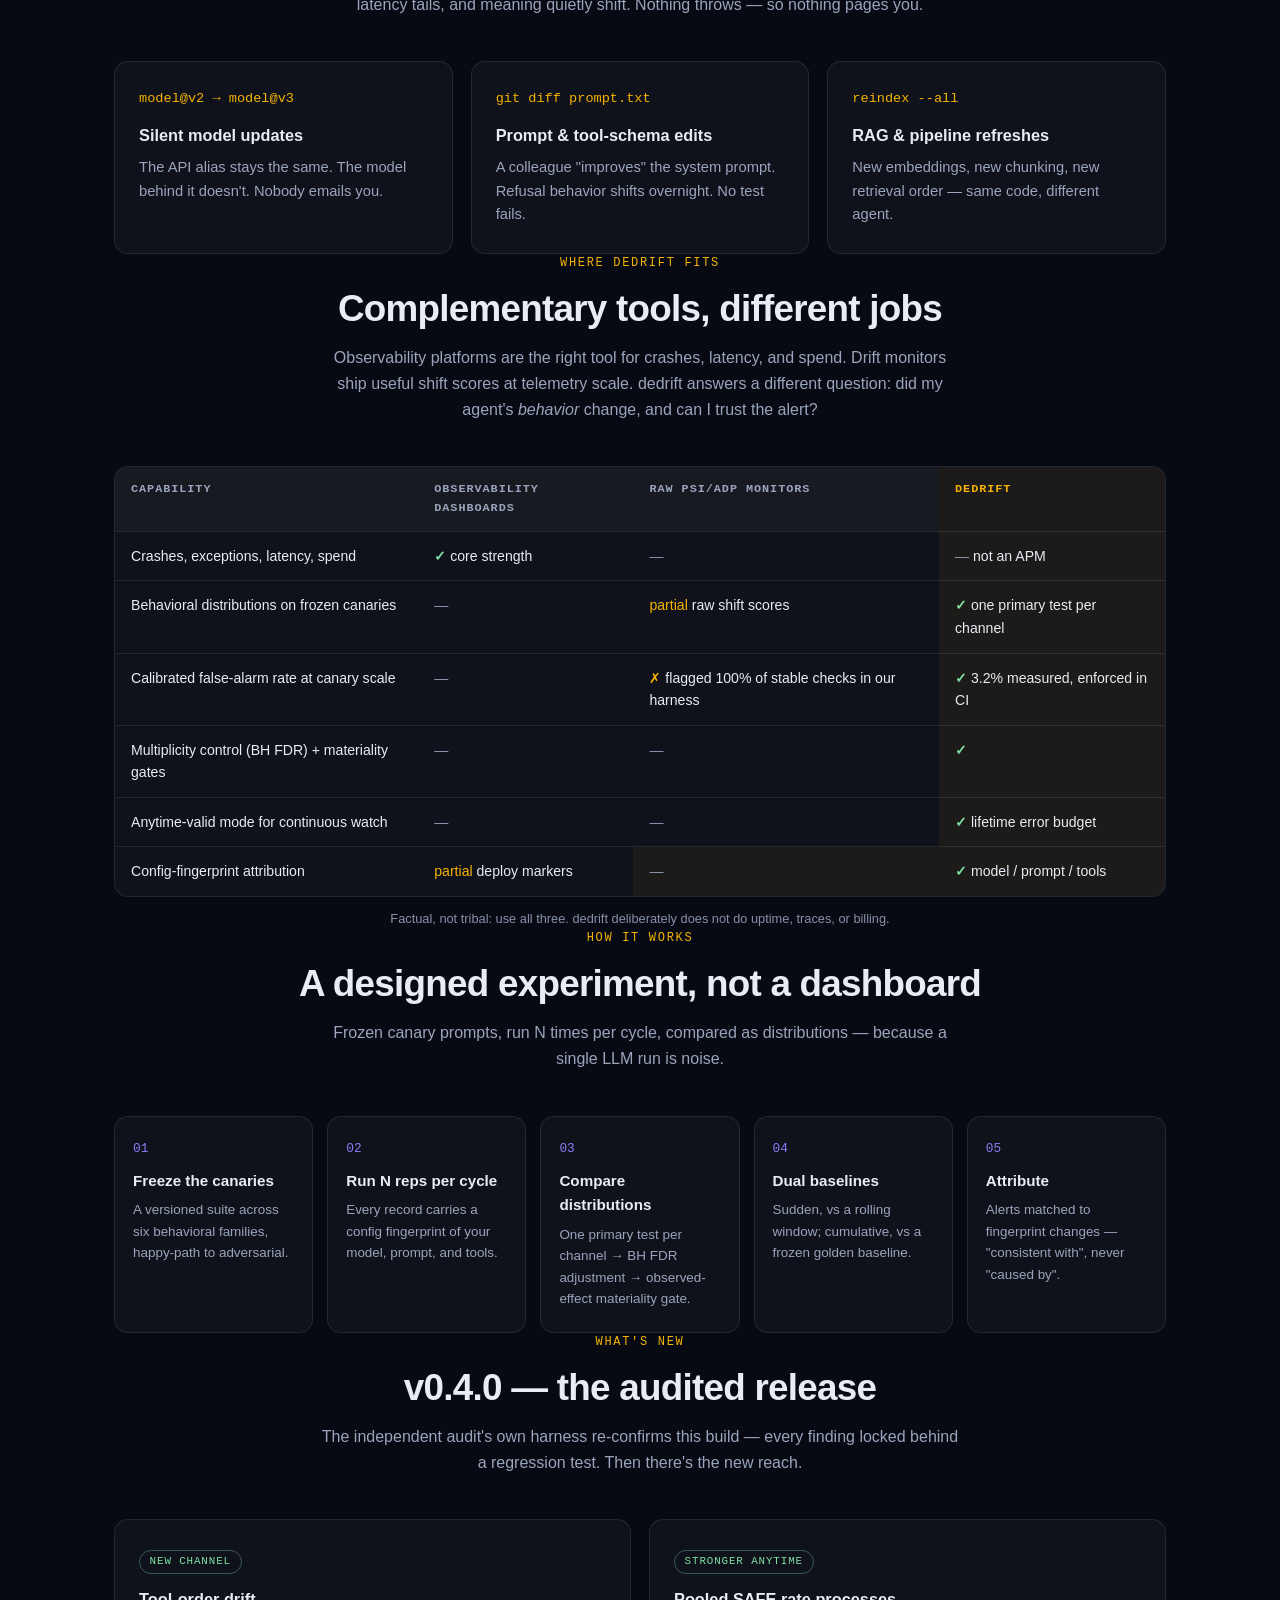
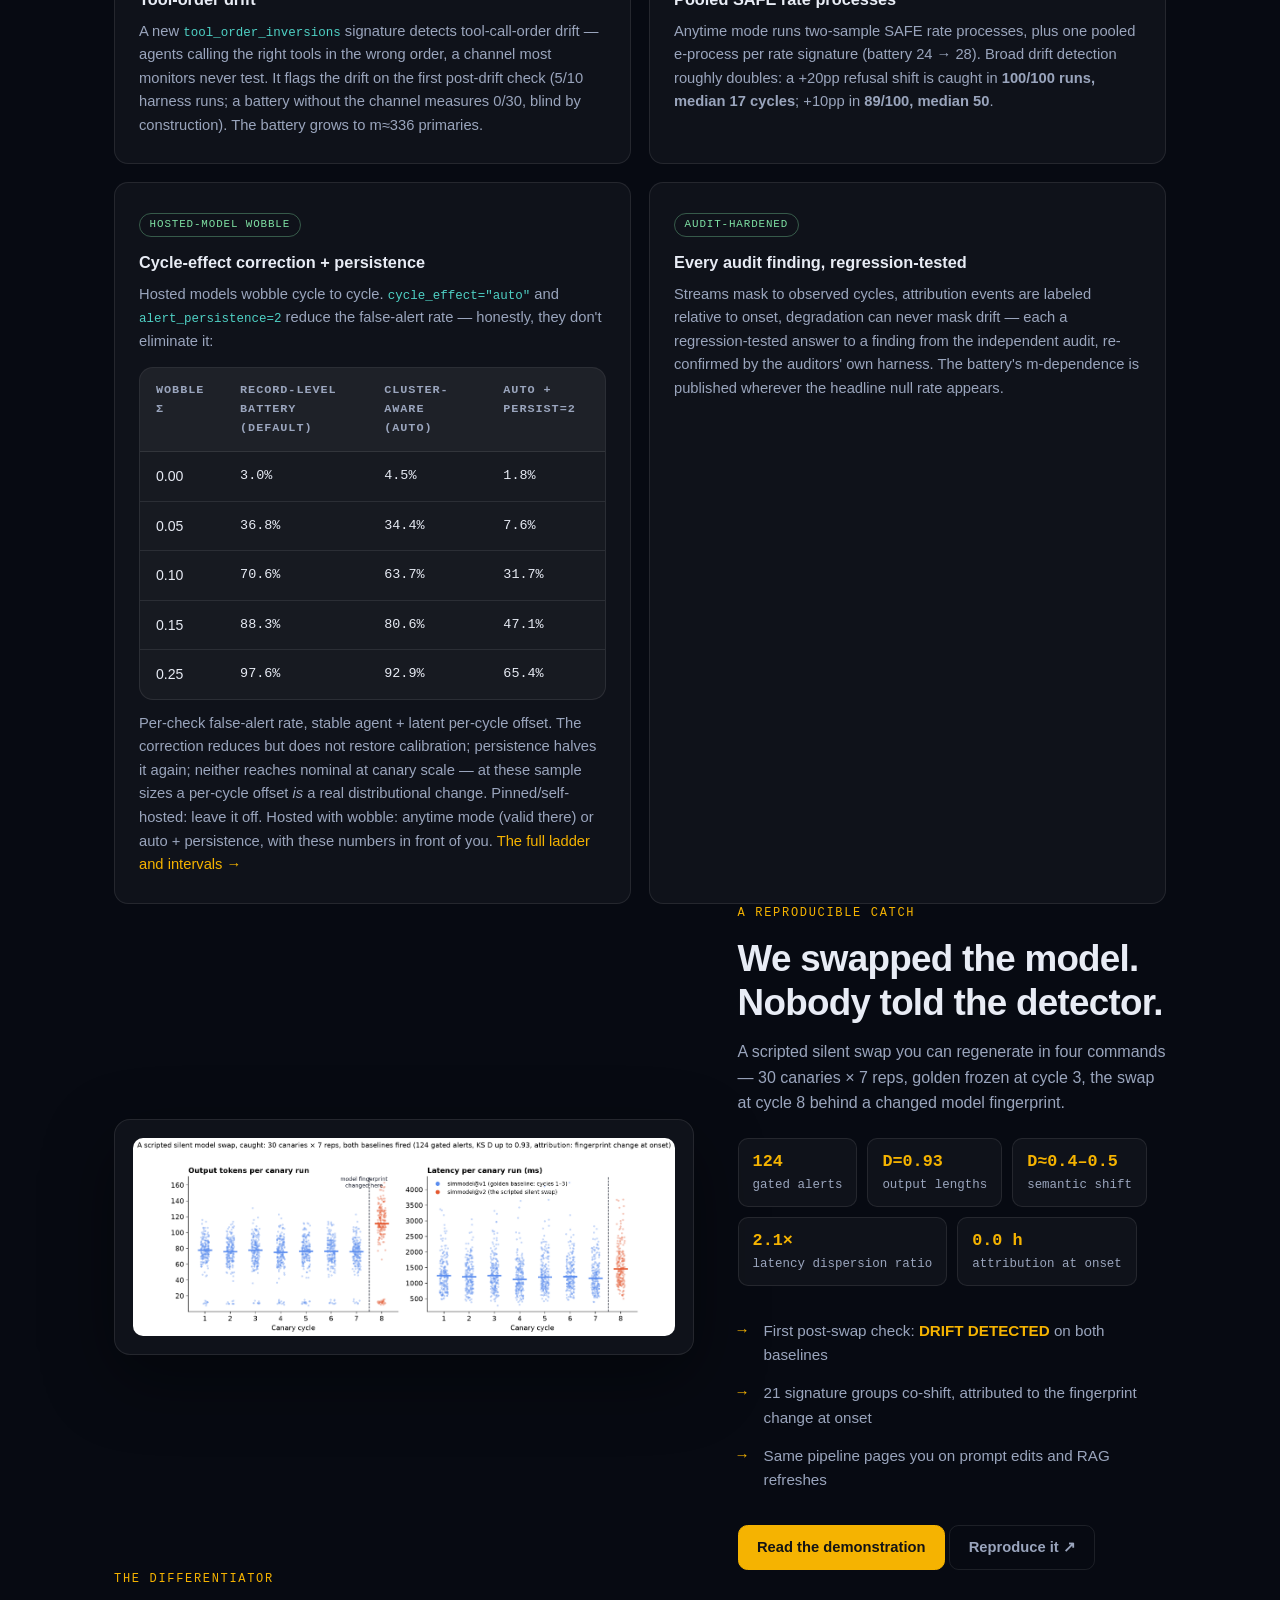
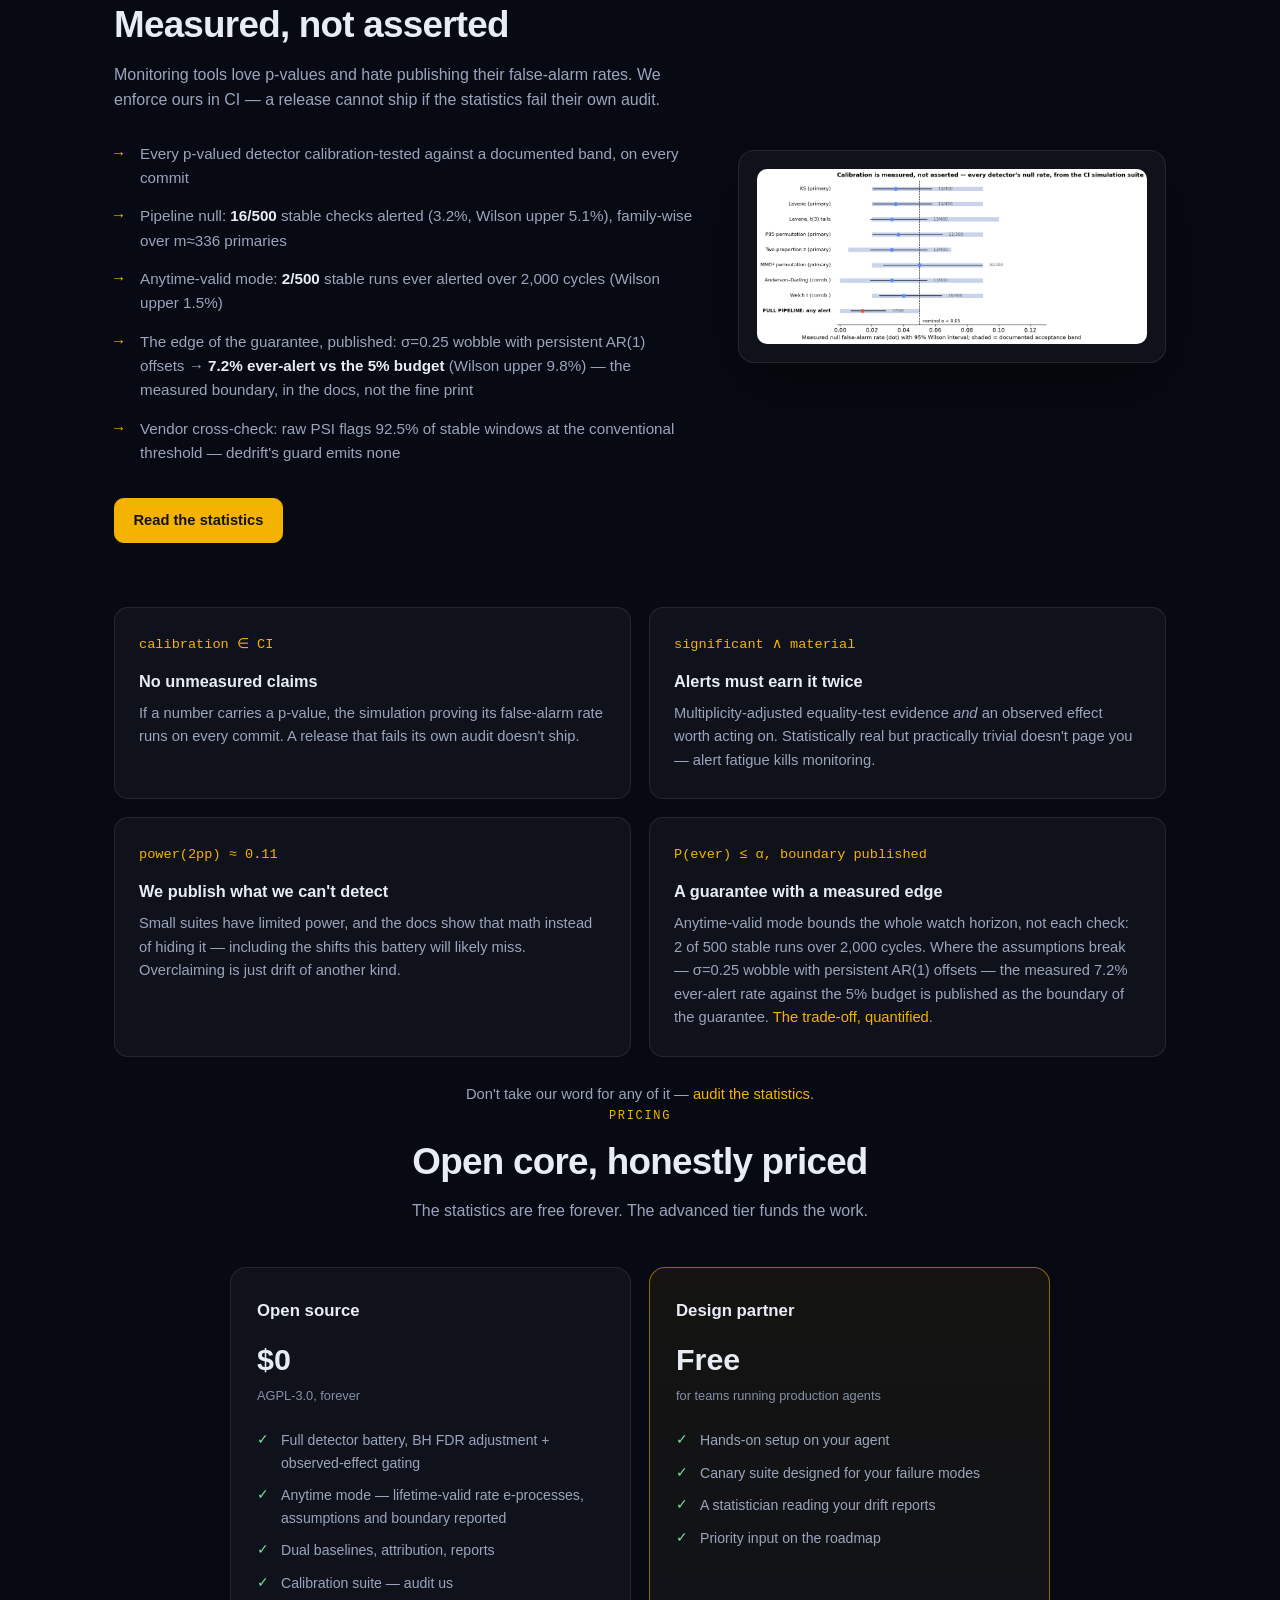
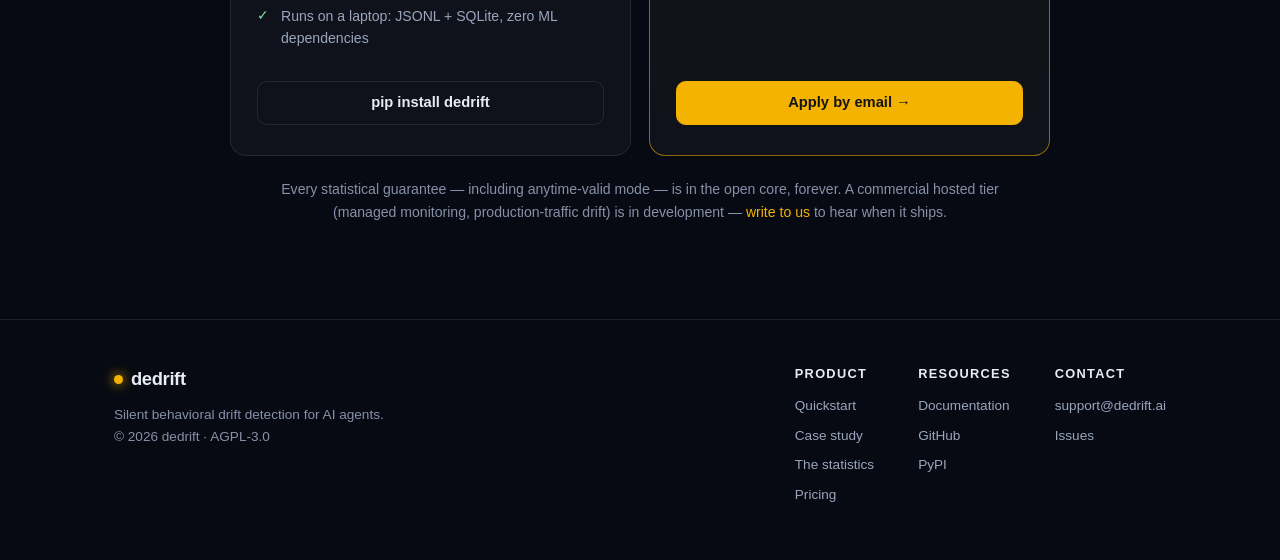
==== commit f9c8c31d: "fix: correct the cycle-effect ladder to the current build; enforce cross-artifact number agreement d" ====
--- a/web/index.html
+++ b/web/index.html
@@ -457,11 +457,11 @@
         <table class="ladder">
           <thead><tr><th scope="col">wobble σ</th><th scope="col">record-level battery (default)</th><th scope="col">cluster-aware (auto)</th><th scope="col">auto + persist=2</th></tr></thead>
           <tbody>
-            <tr><td>0.00</td><td>2.3%</td><td>4.5%</td><td>1.8%</td></tr>
-            <tr><td>0.05</td><td>33.5%</td><td>34.4%</td><td>7.6%</td></tr>
-            <tr><td>0.10</td><td>70.8%</td><td>63.7%</td><td>31.7%</td></tr>
-            <tr><td>0.15</td><td>87.5%</td><td>80.6%</td><td>47.1%</td></tr>
-            <tr><td>0.25</td><td>97.8%</td><td>92.9%</td><td>65.4%</td></tr>
+            <tr><td>0.00</td><td>3.0%</td><td>4.5%</td><td>1.8%</td></tr>
+            <tr><td>0.05</td><td>36.8%</td><td>34.4%</td><td>7.6%</td></tr>
+            <tr><td>0.10</td><td>70.6%</td><td>63.7%</td><td>31.7%</td></tr>
+            <tr><td>0.15</td><td>88.3%</td><td>80.6%</td><td>47.1%</td></tr>
+            <tr><td>0.25</td><td>97.6%</td><td>92.9%</td><td>65.4%</td></tr>
           </tbody>
         </table>
       </div>
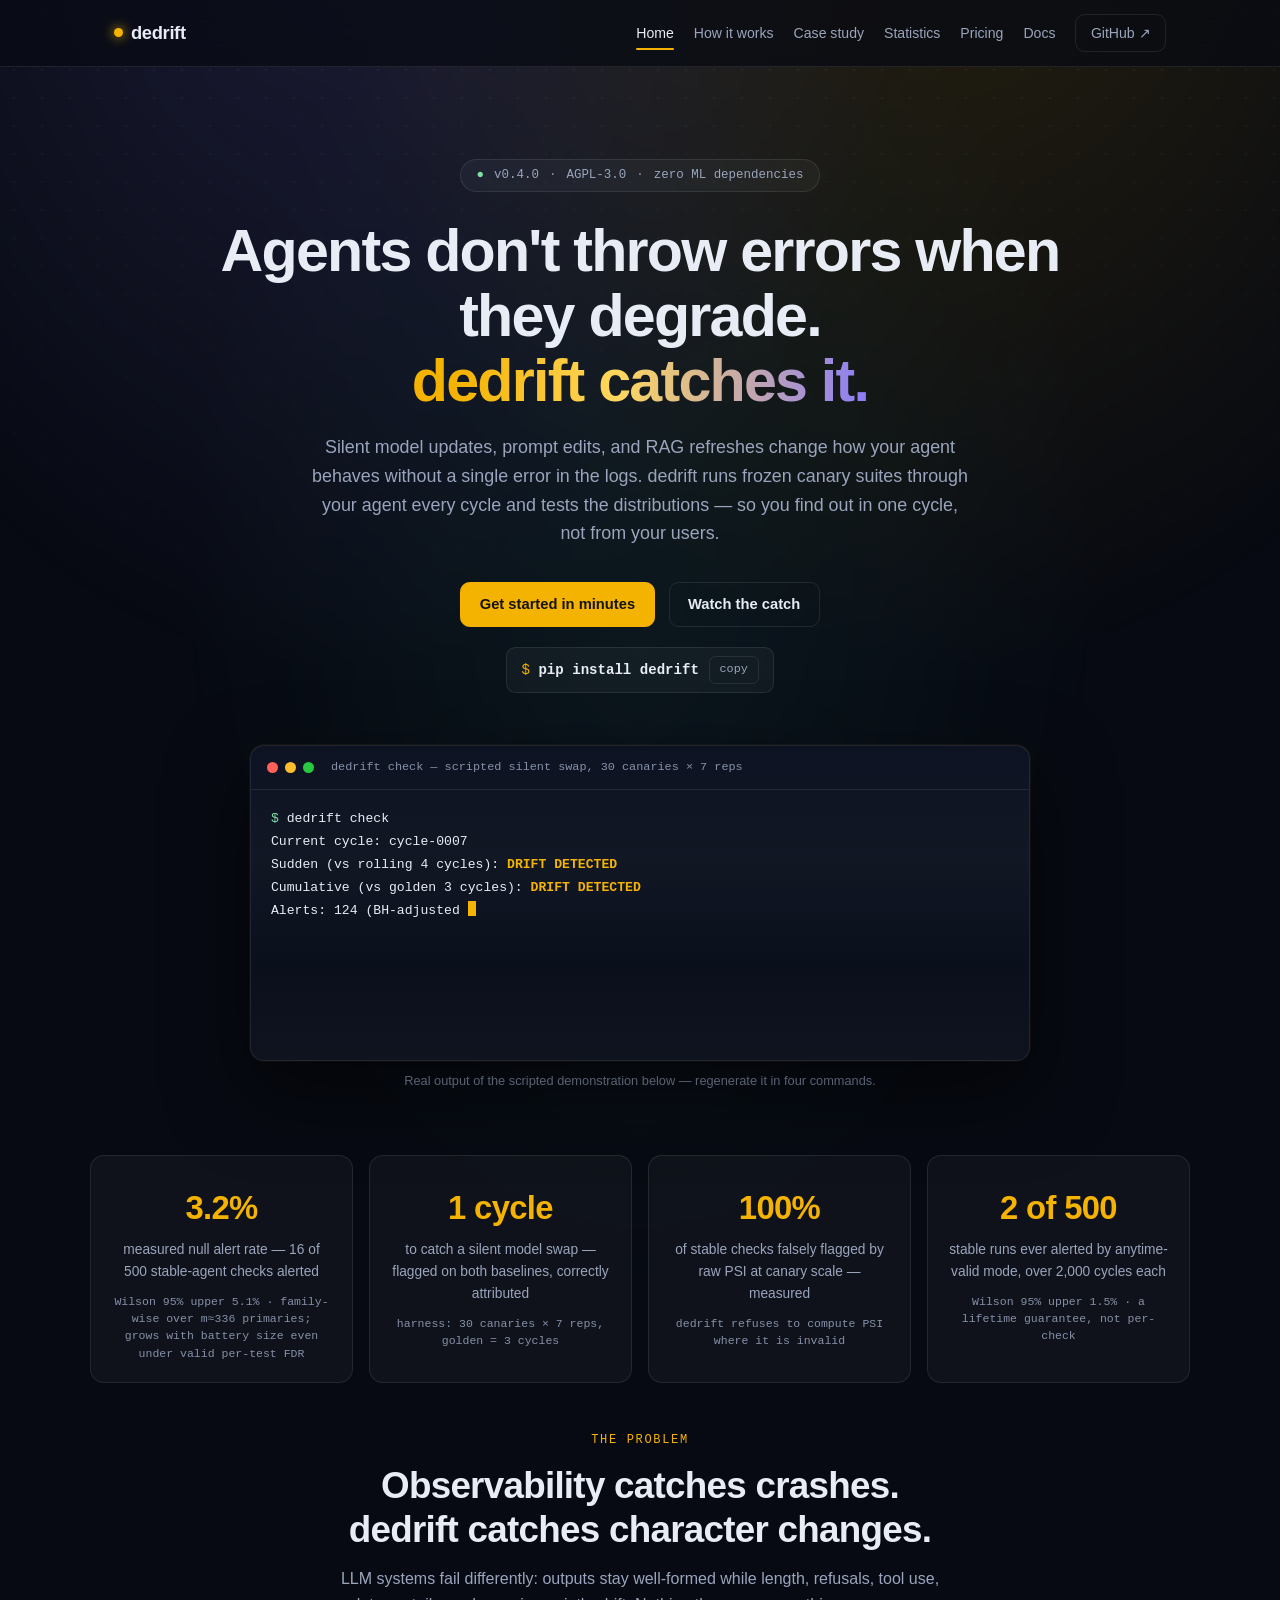
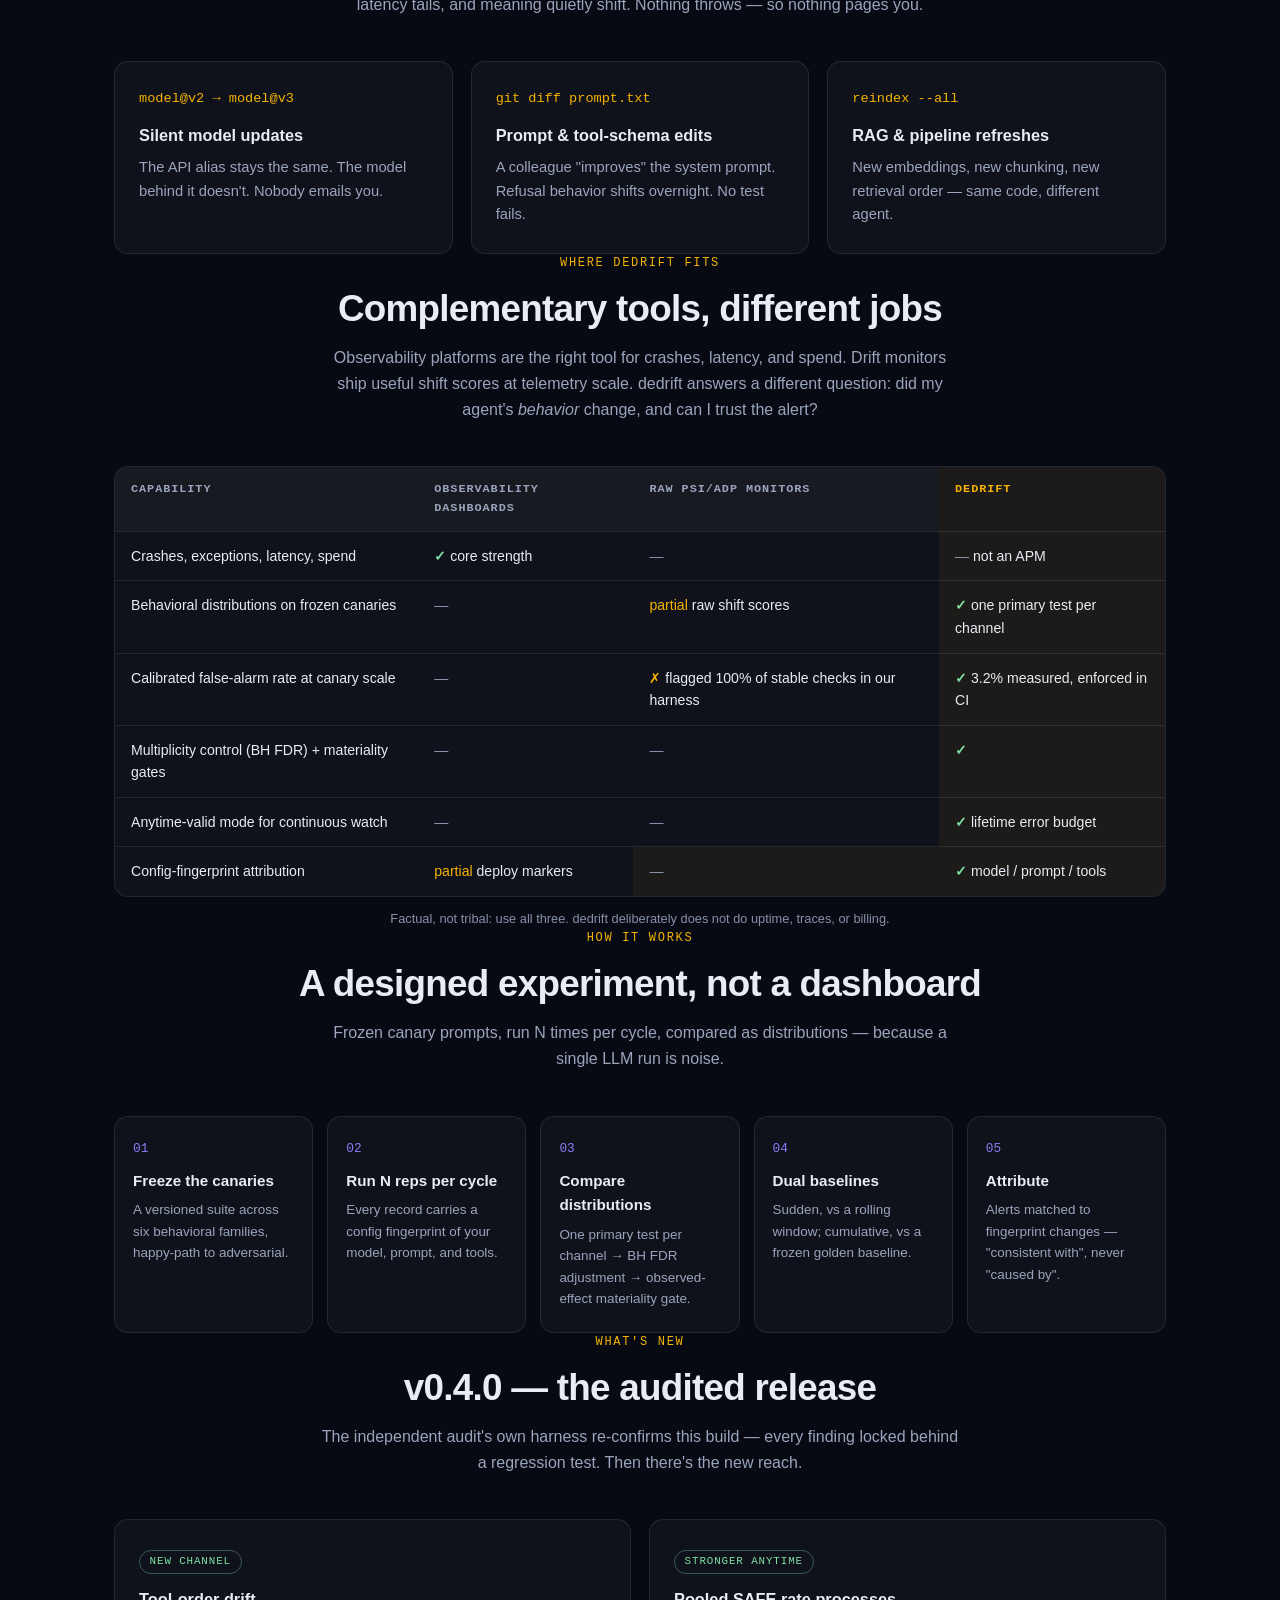
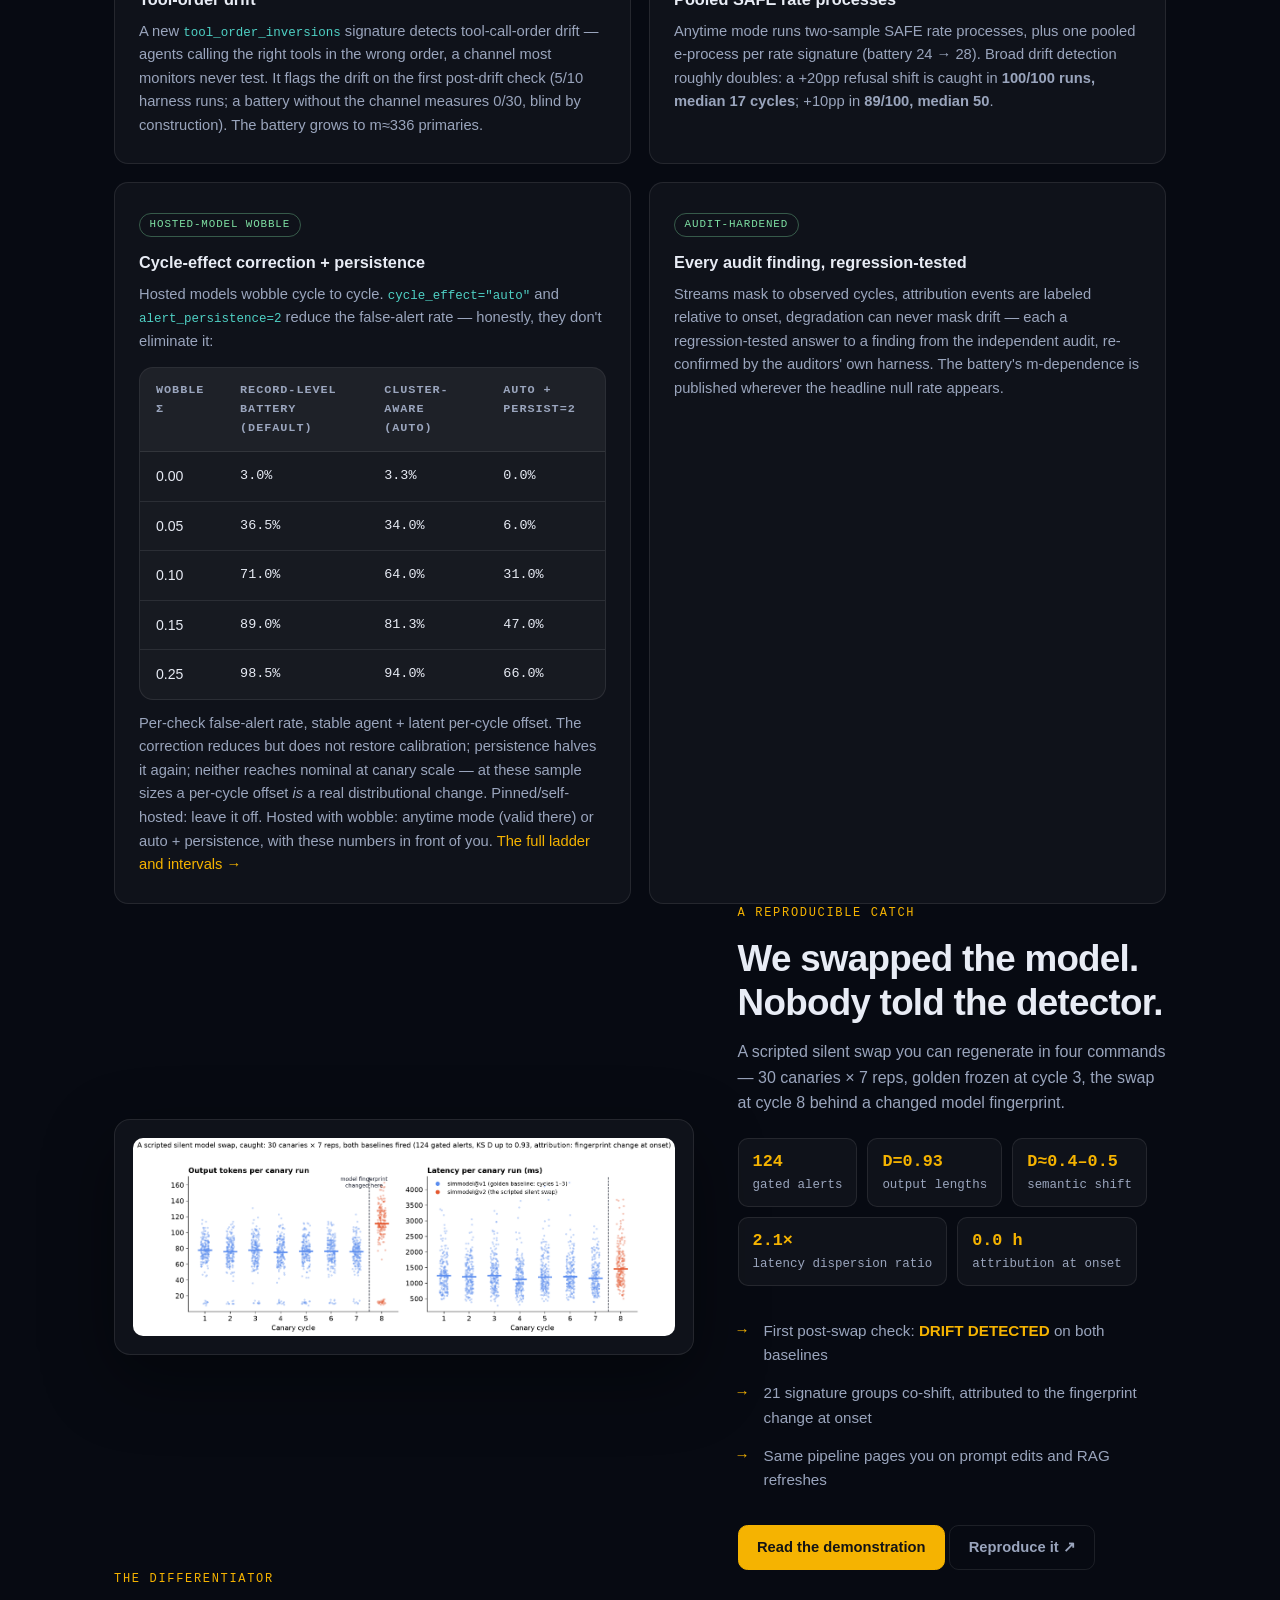
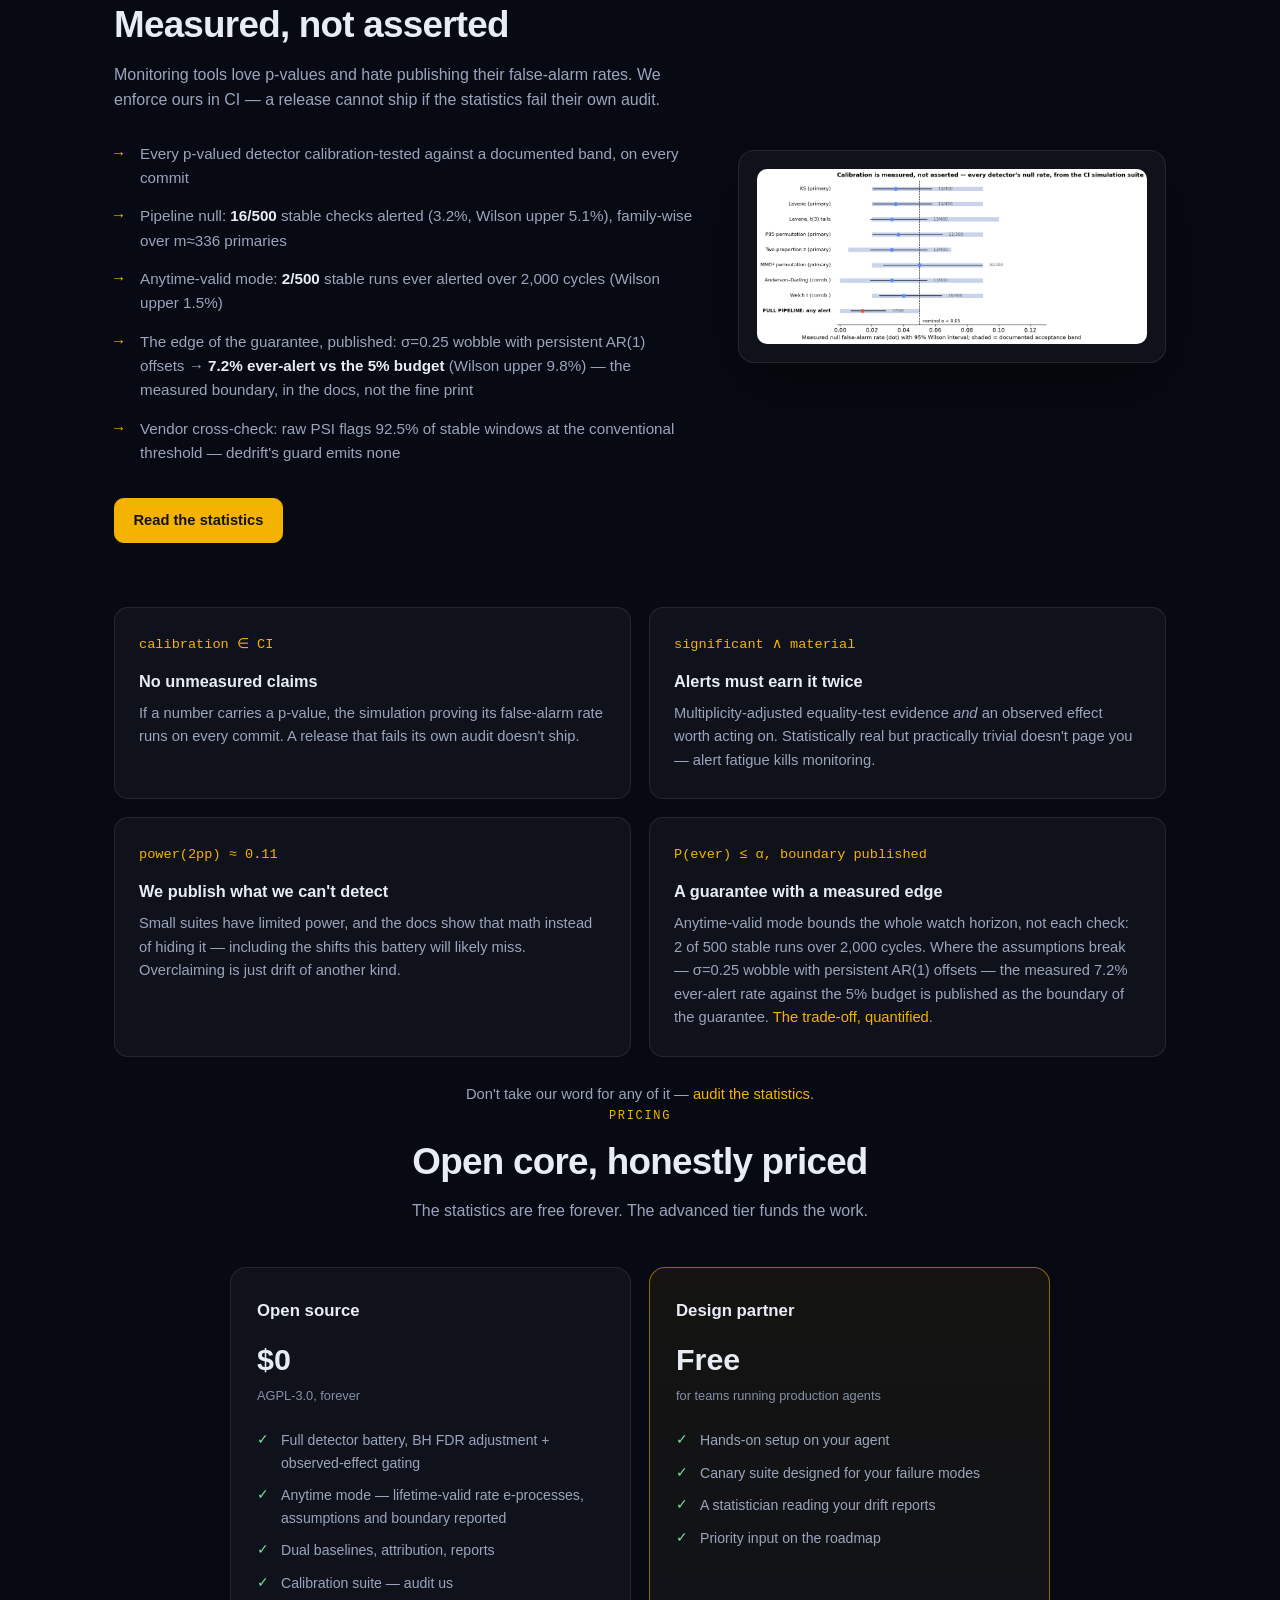
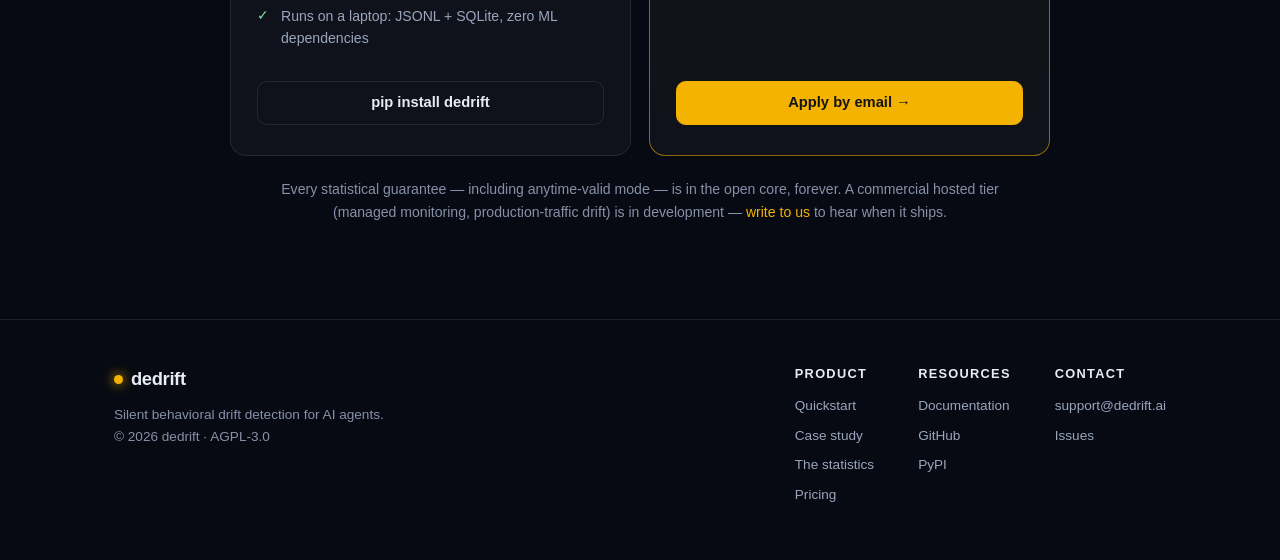
==== commit a1fe7ec6: "fix: publish the cycle-effect ladder as observed rates, not Wilson centres Every cell of the ladder " ====
--- a/web/index.html
+++ b/web/index.html
@@ -457,11 +457,11 @@
         <table class="ladder">
           <thead><tr><th scope="col">wobble σ</th><th scope="col">record-level battery (default)</th><th scope="col">cluster-aware (auto)</th><th scope="col">auto + persist=2</th></tr></thead>
           <tbody>
-            <tr><td>0.00</td><td>3.0%</td><td>4.5%</td><td>1.8%</td></tr>
-            <tr><td>0.05</td><td>36.8%</td><td>34.4%</td><td>7.6%</td></tr>
-            <tr><td>0.10</td><td>70.6%</td><td>63.7%</td><td>31.7%</td></tr>
-            <tr><td>0.15</td><td>88.3%</td><td>80.6%</td><td>47.1%</td></tr>
-            <tr><td>0.25</td><td>97.6%</td><td>92.9%</td><td>65.4%</td></tr>
+            <tr><td>0.00</td><td>3.0%</td><td>3.3%</td><td>0.0%</td></tr>
+            <tr><td>0.05</td><td>36.5%</td><td>34.0%</td><td>6.0%</td></tr>
+            <tr><td>0.10</td><td>71.0%</td><td>64.0%</td><td>31.0%</td></tr>
+            <tr><td>0.15</td><td>89.0%</td><td>81.3%</td><td>47.0%</td></tr>
+            <tr><td>0.25</td><td>98.5%</td><td>94.0%</td><td>66.0%</td></tr>
           </tbody>
         </table>
       </div>
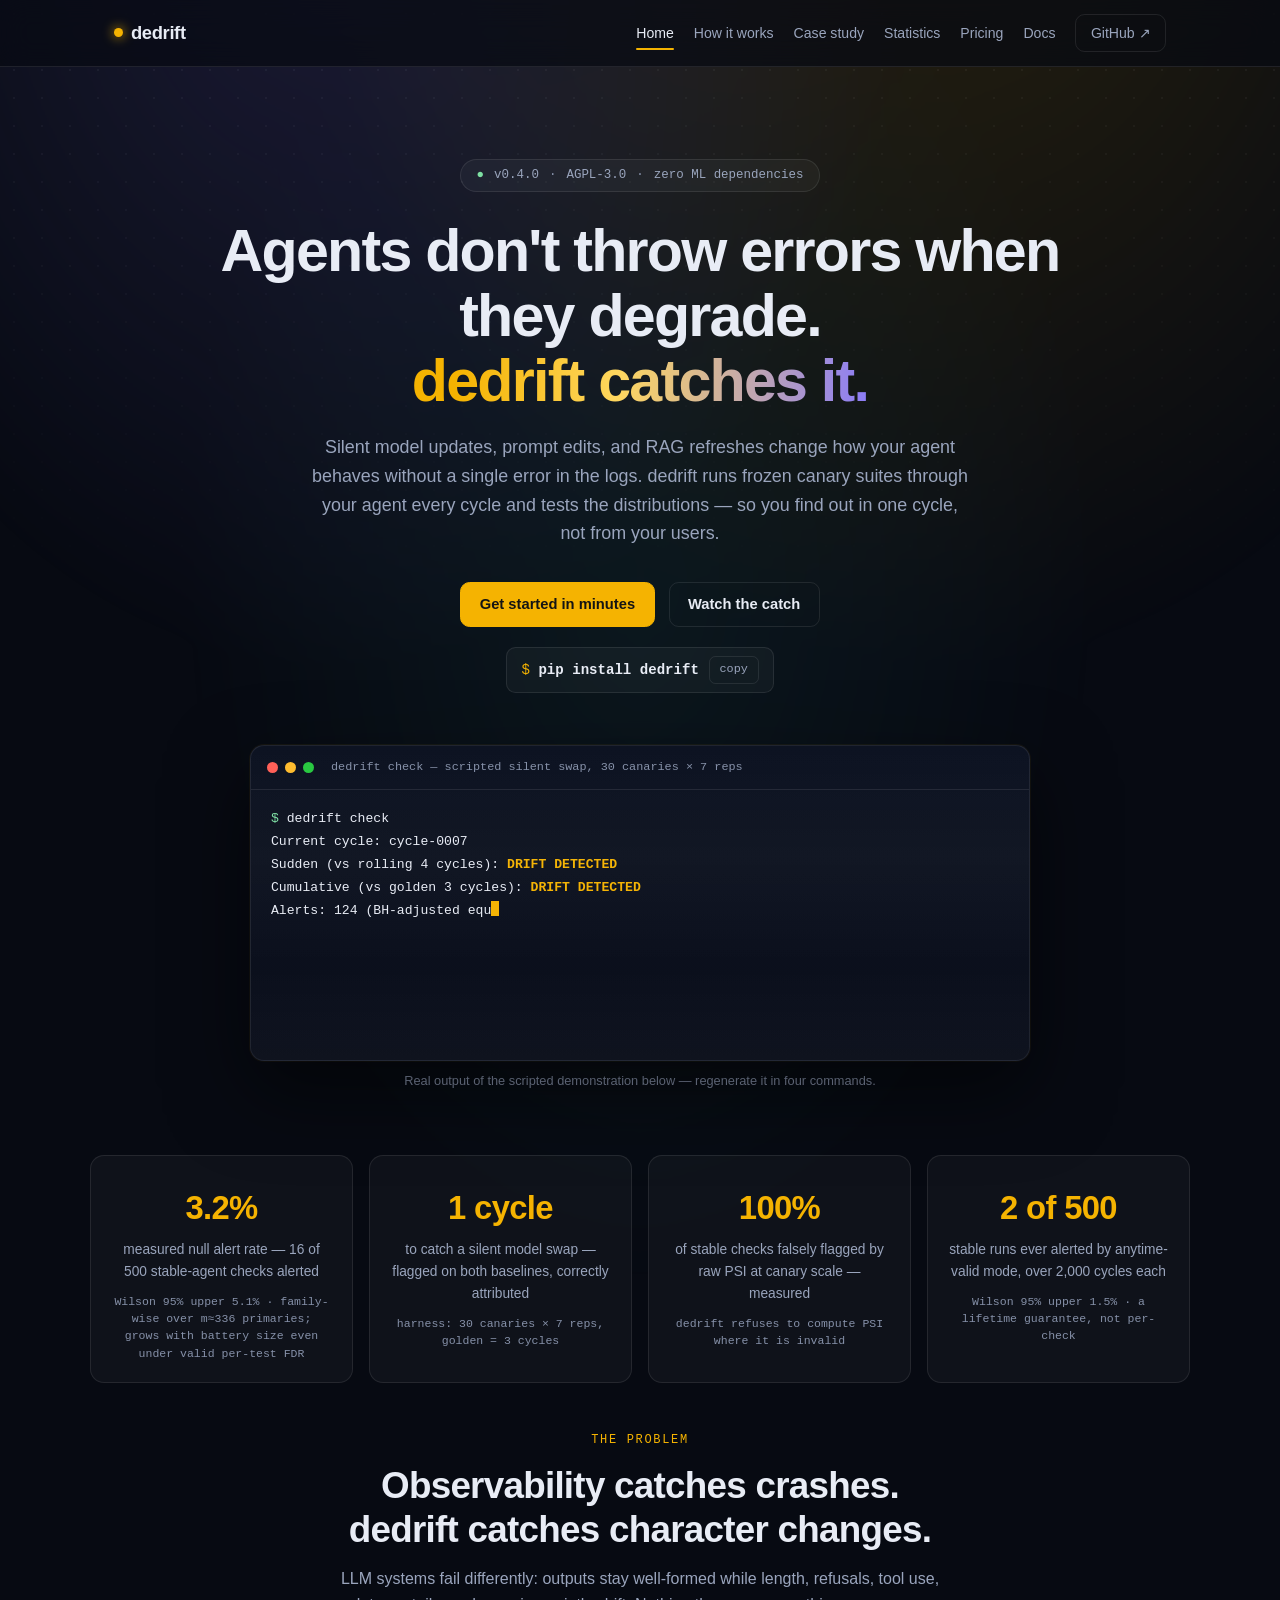
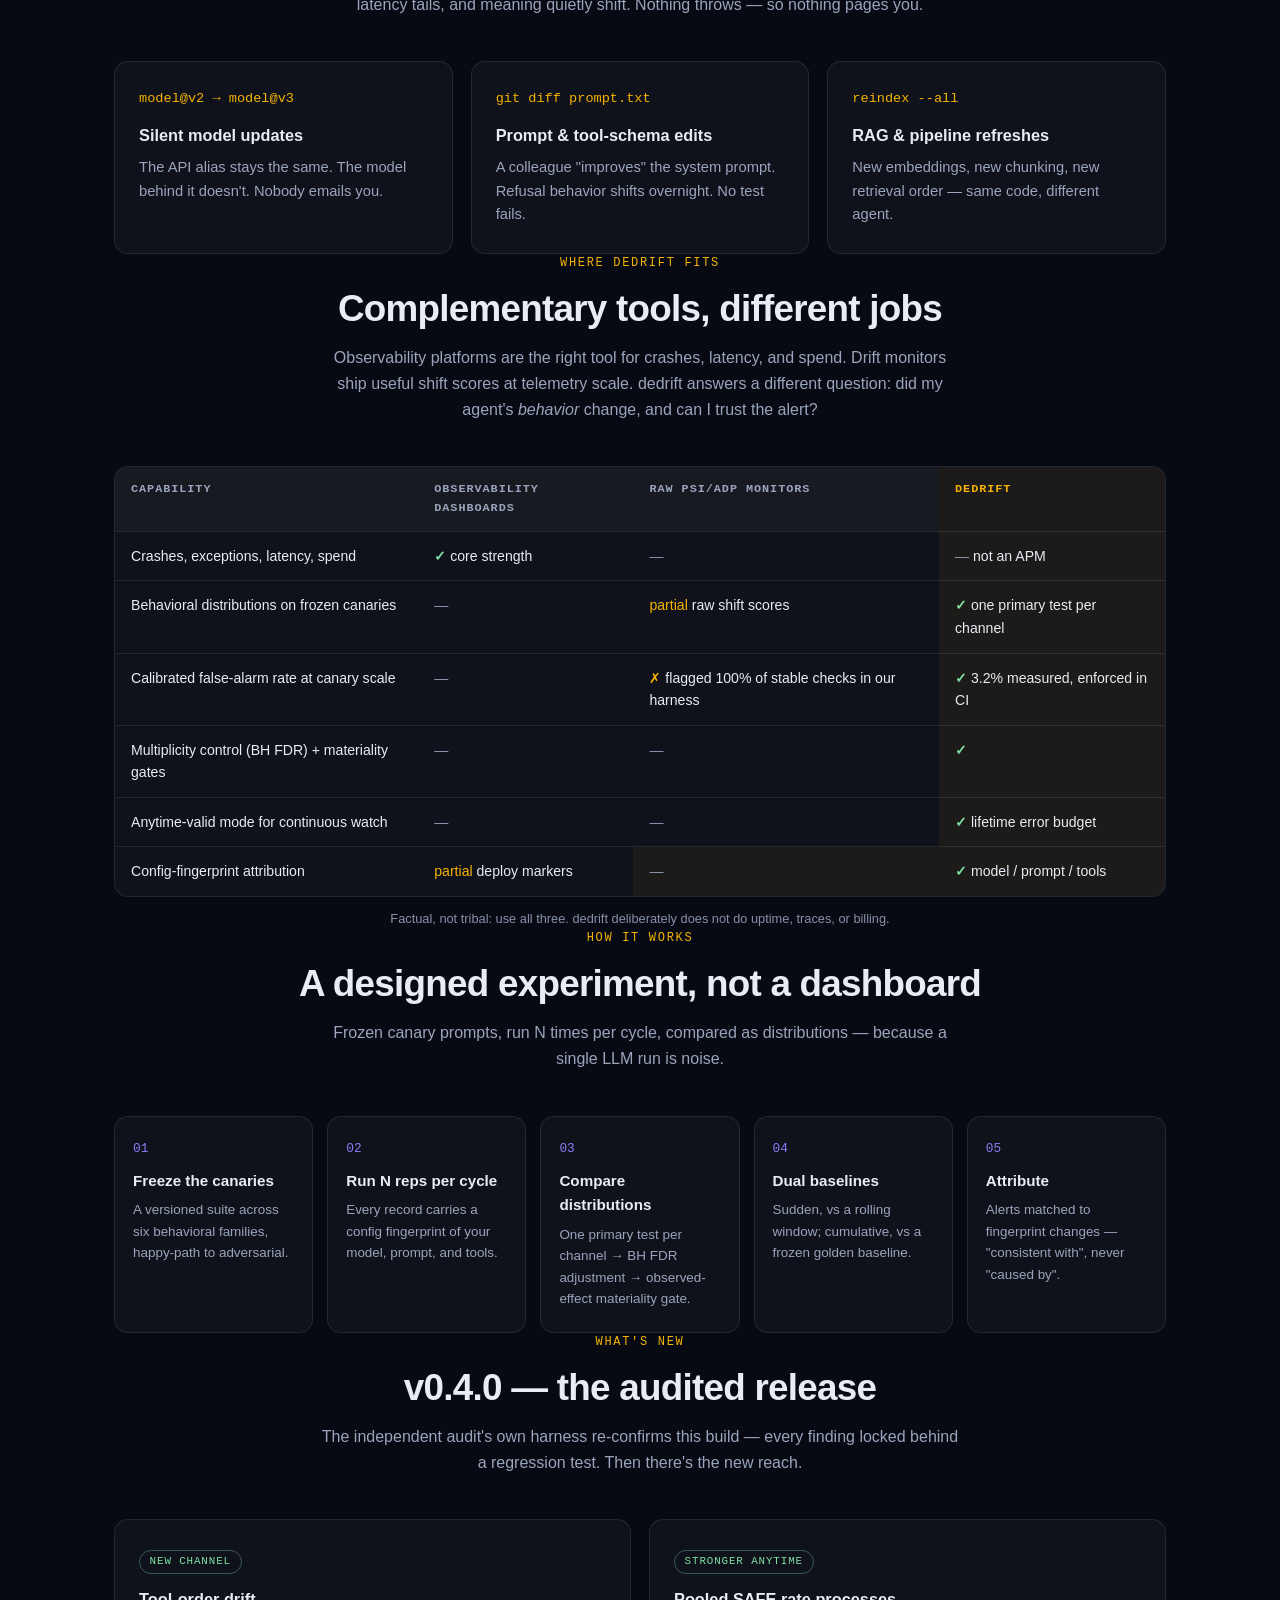
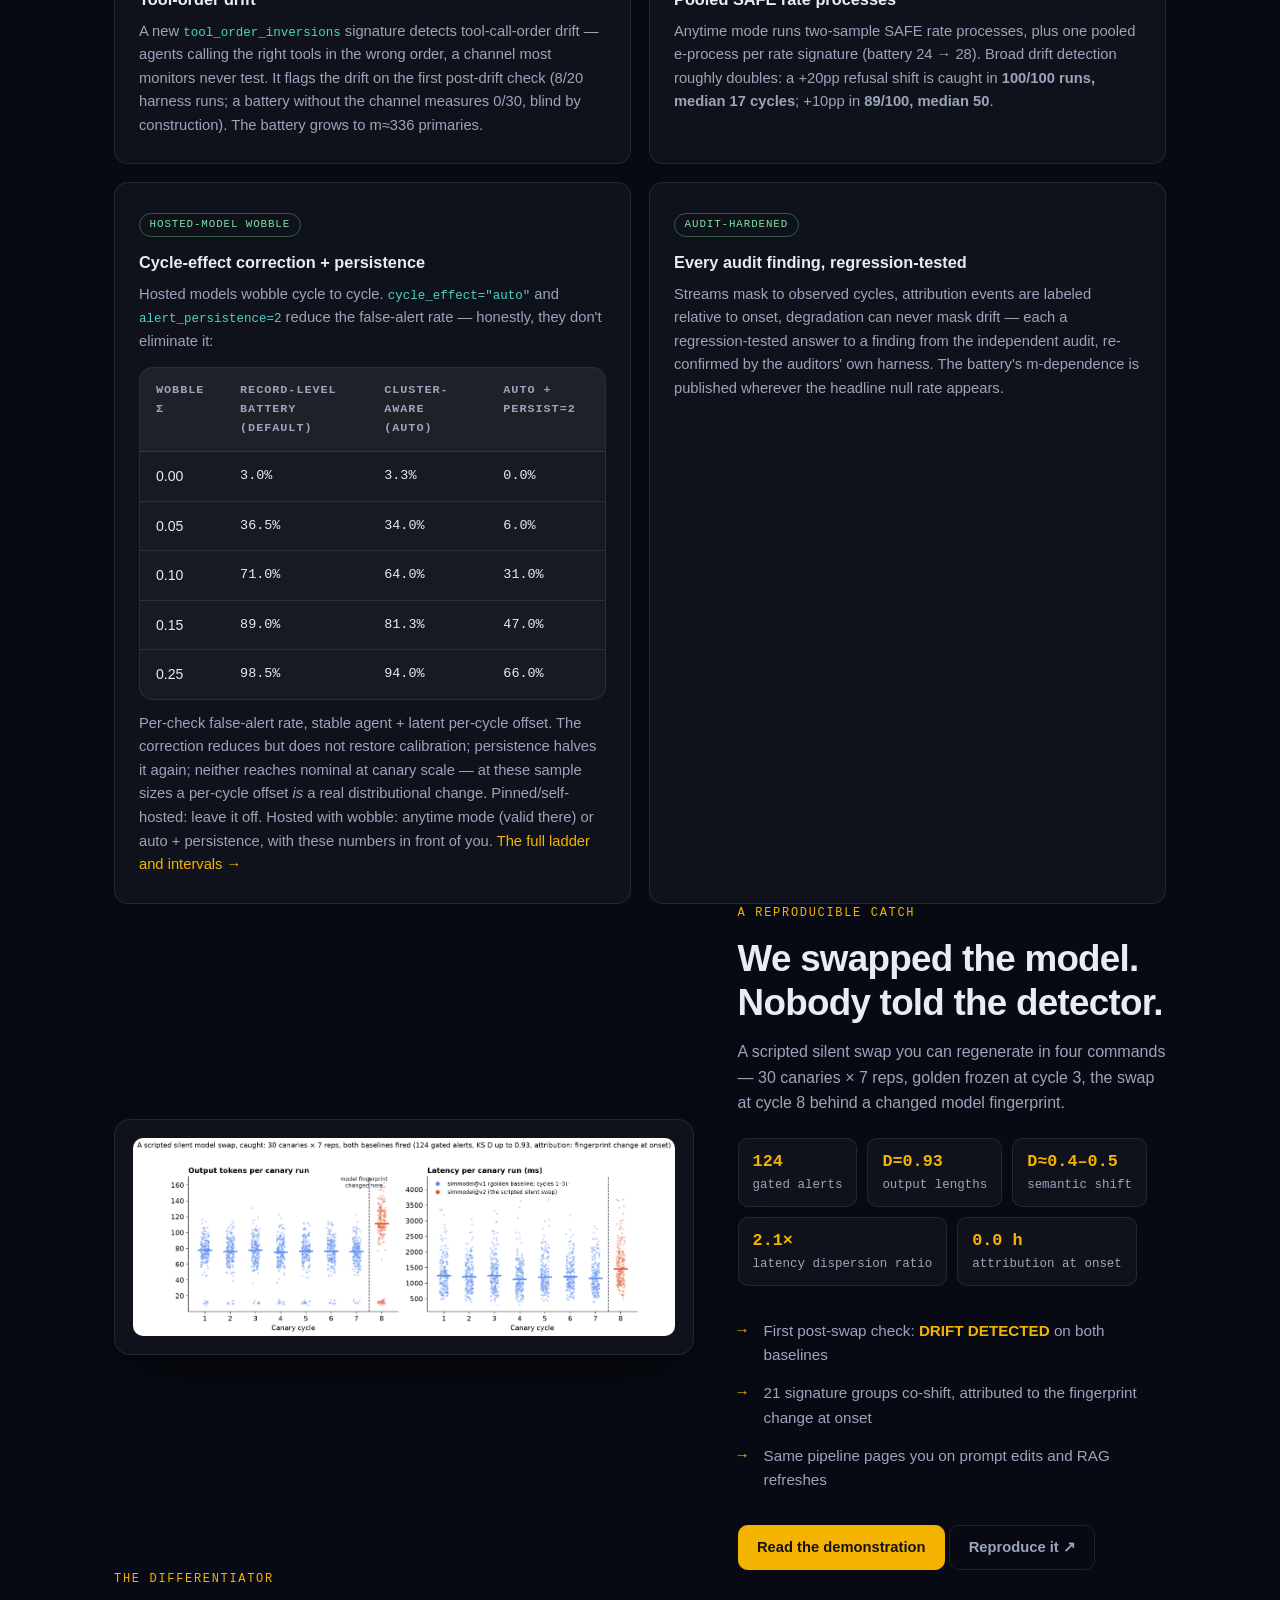
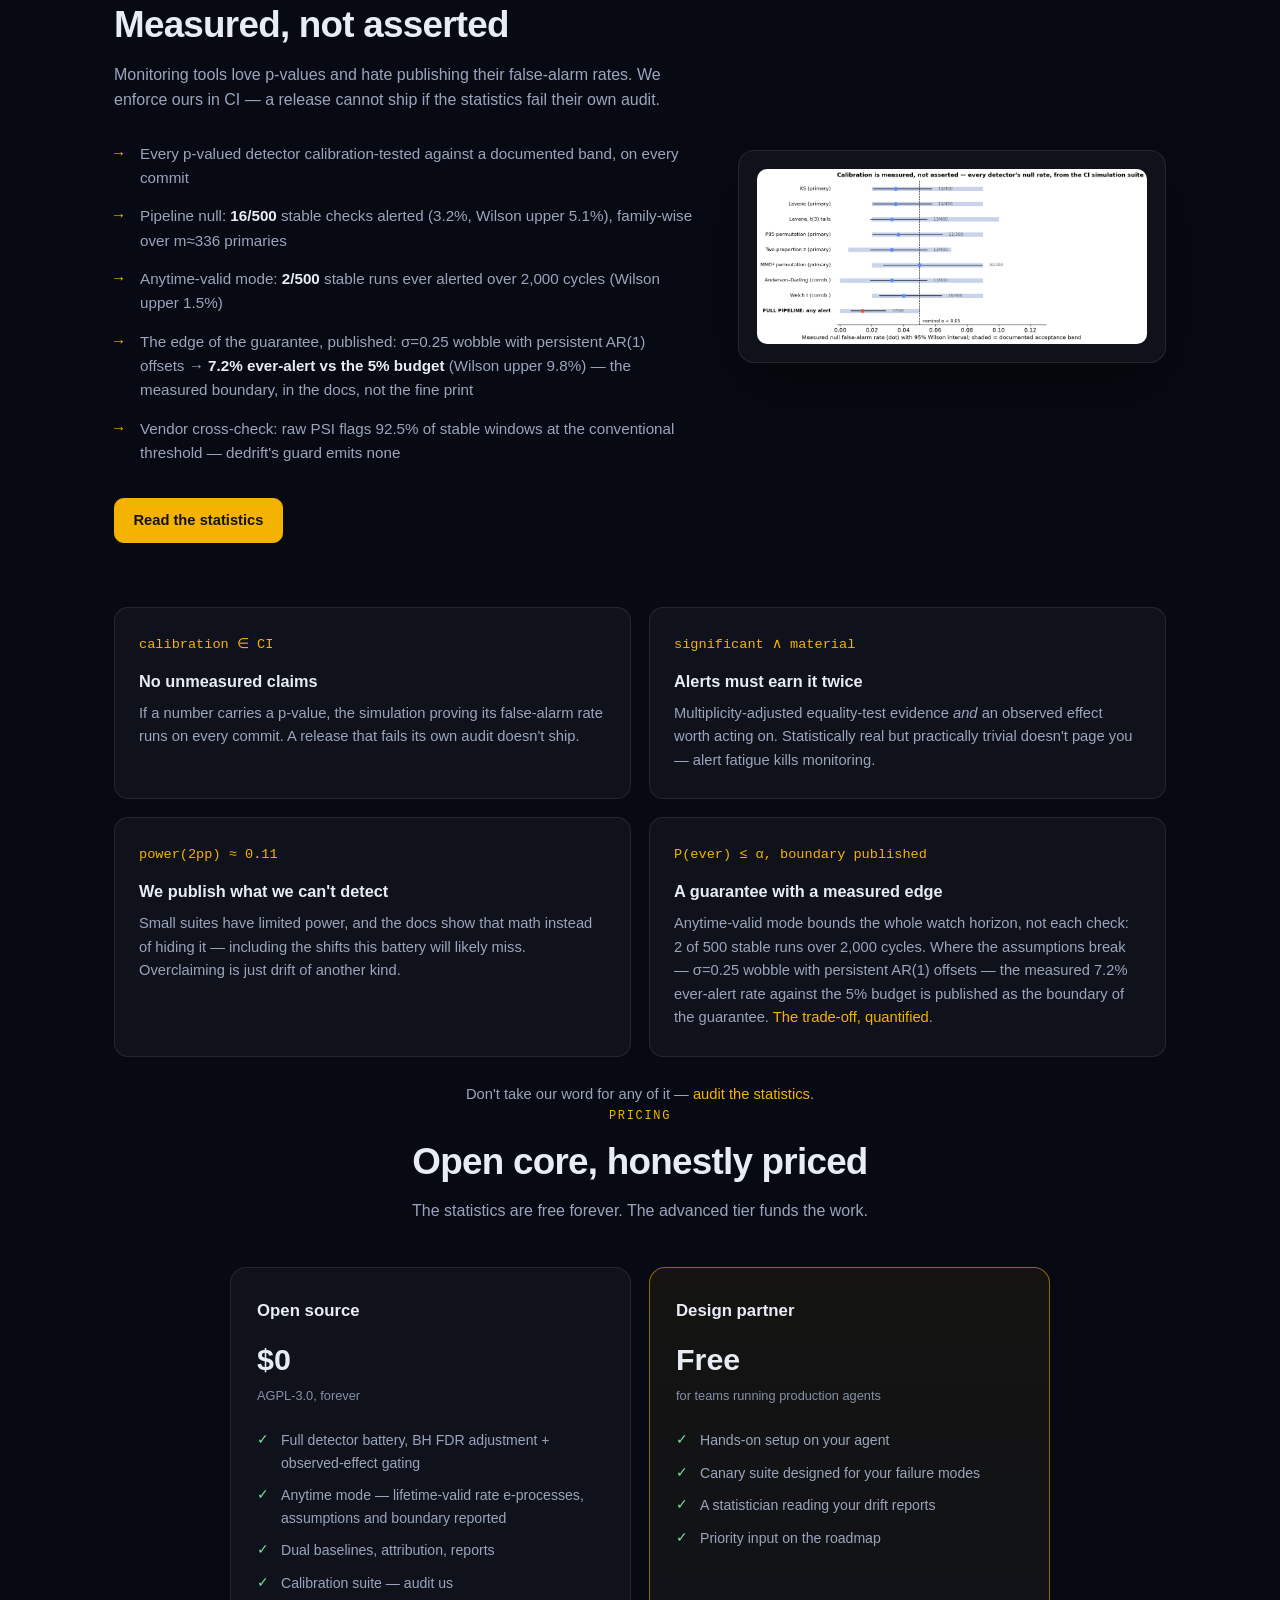
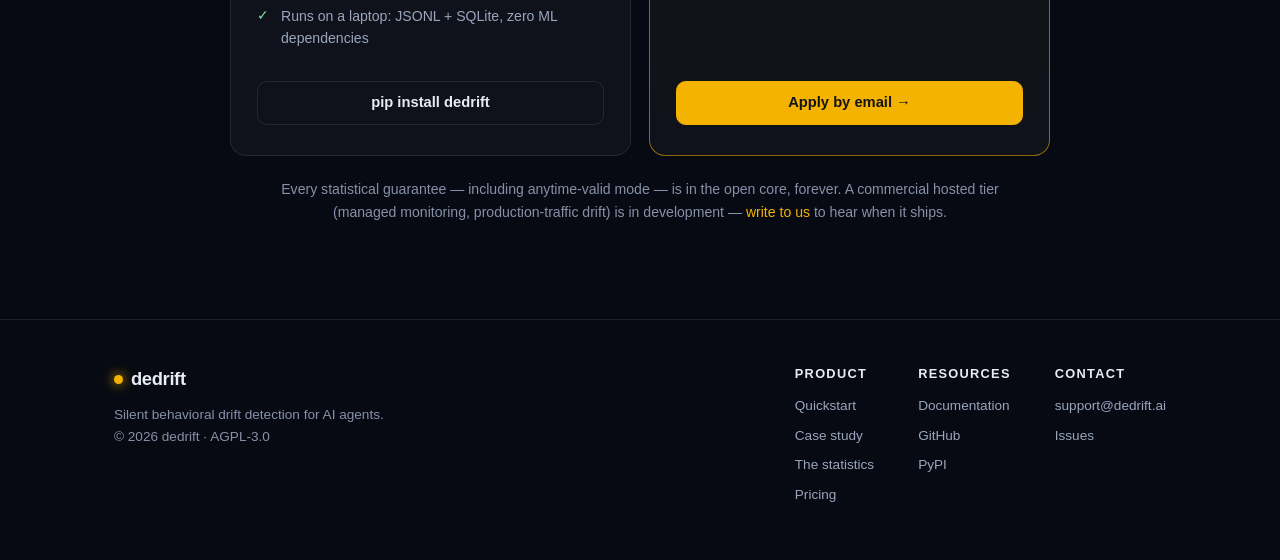
==== commit 6dac0306: "fix: publish the tool-order probe at its 20-replicate measurement The order channel's first-check al" ====
--- a/web/index.html
+++ b/web/index.html
@@ -444,7 +444,7 @@
     <div class="card rv"><span class="tag">new channel</span><h3>Tool-order drift</h3>
       <p>A new <code>tool_order_inversions</code> signature detects tool-call-order drift — agents calling the
       right tools in the wrong order, a channel most monitors never test. It flags the drift on the first
-      post-drift check (5/10 harness runs; a battery without the channel measures 0/30, blind by construction).
+      post-drift check (8/20 harness runs; a battery without the channel measures 0/30, blind by construction).
       The battery grows to m≈336 primaries.</p></div>
     <div class="card rv"><span class="tag">stronger anytime</span><h3>Pooled SAFE rate processes</h3>
       <p>Anytime mode runs two-sample SAFE rate processes, plus one pooled e-process per rate signature
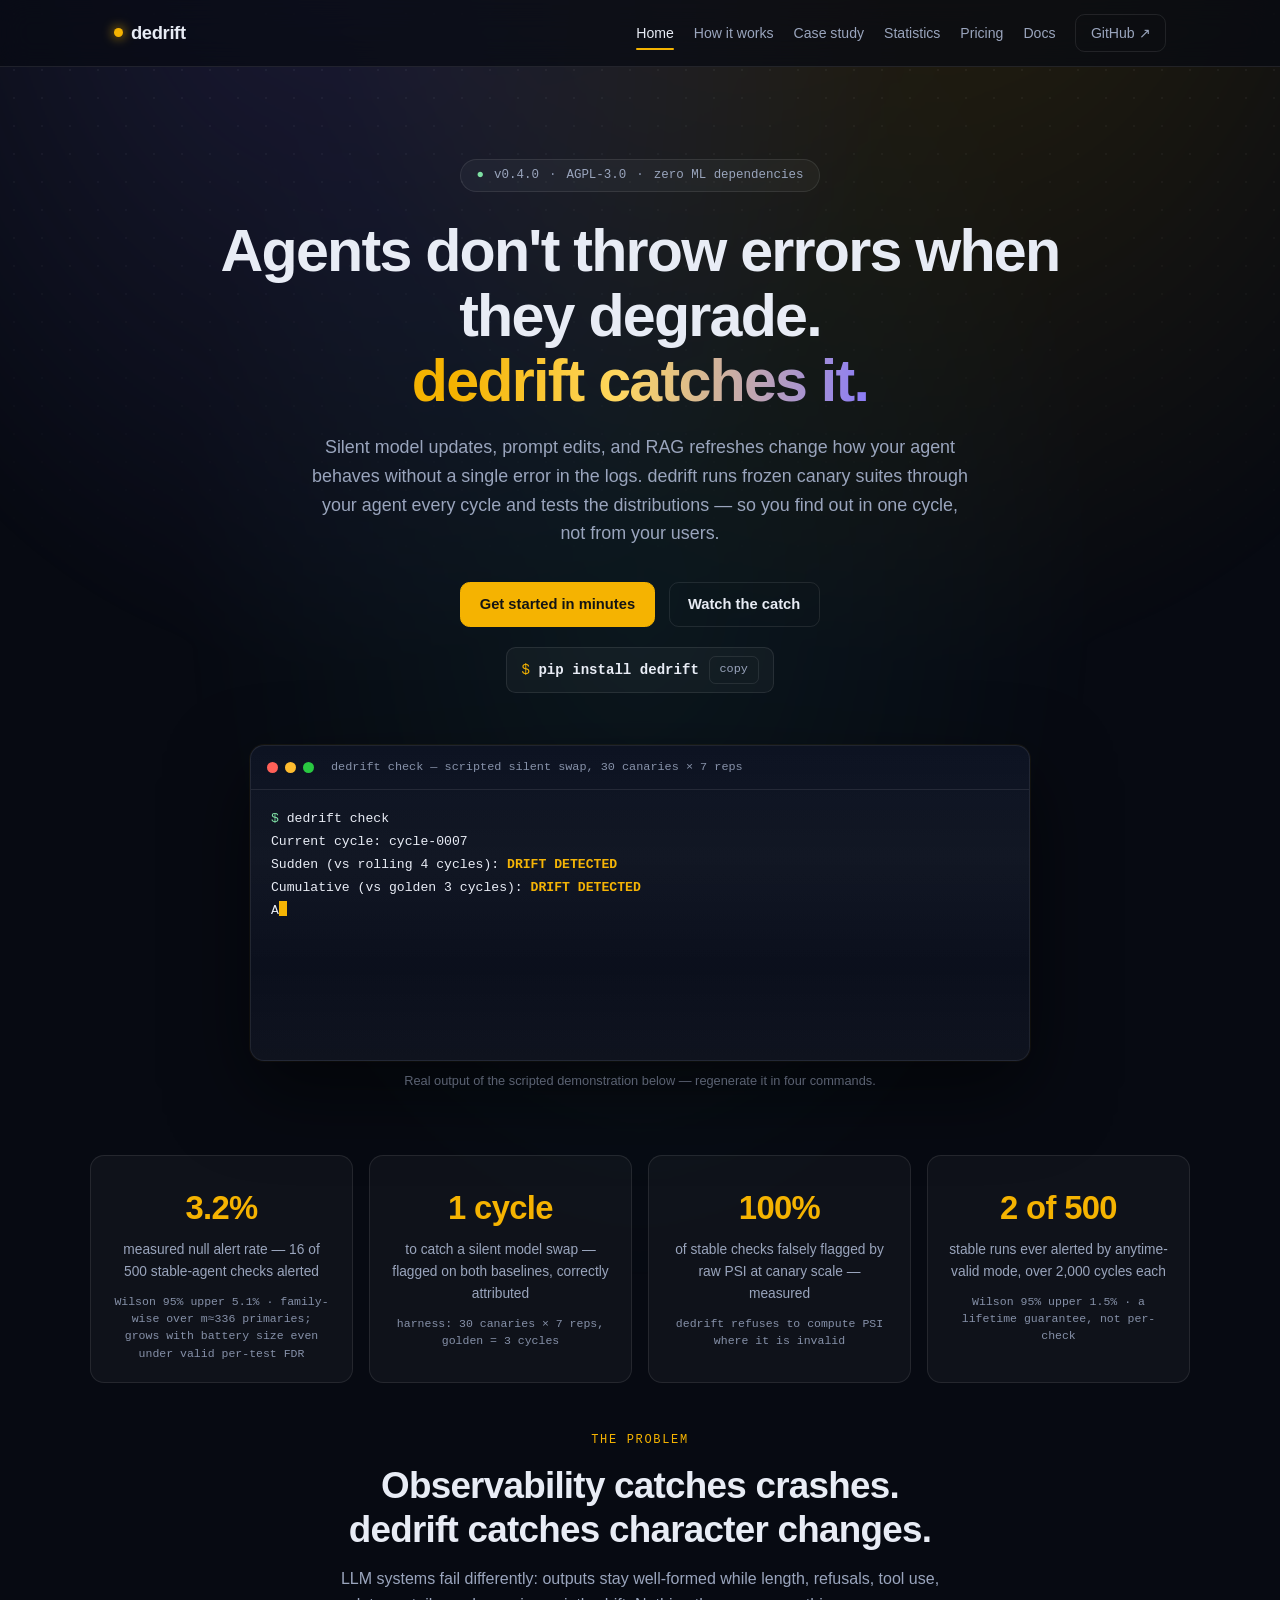
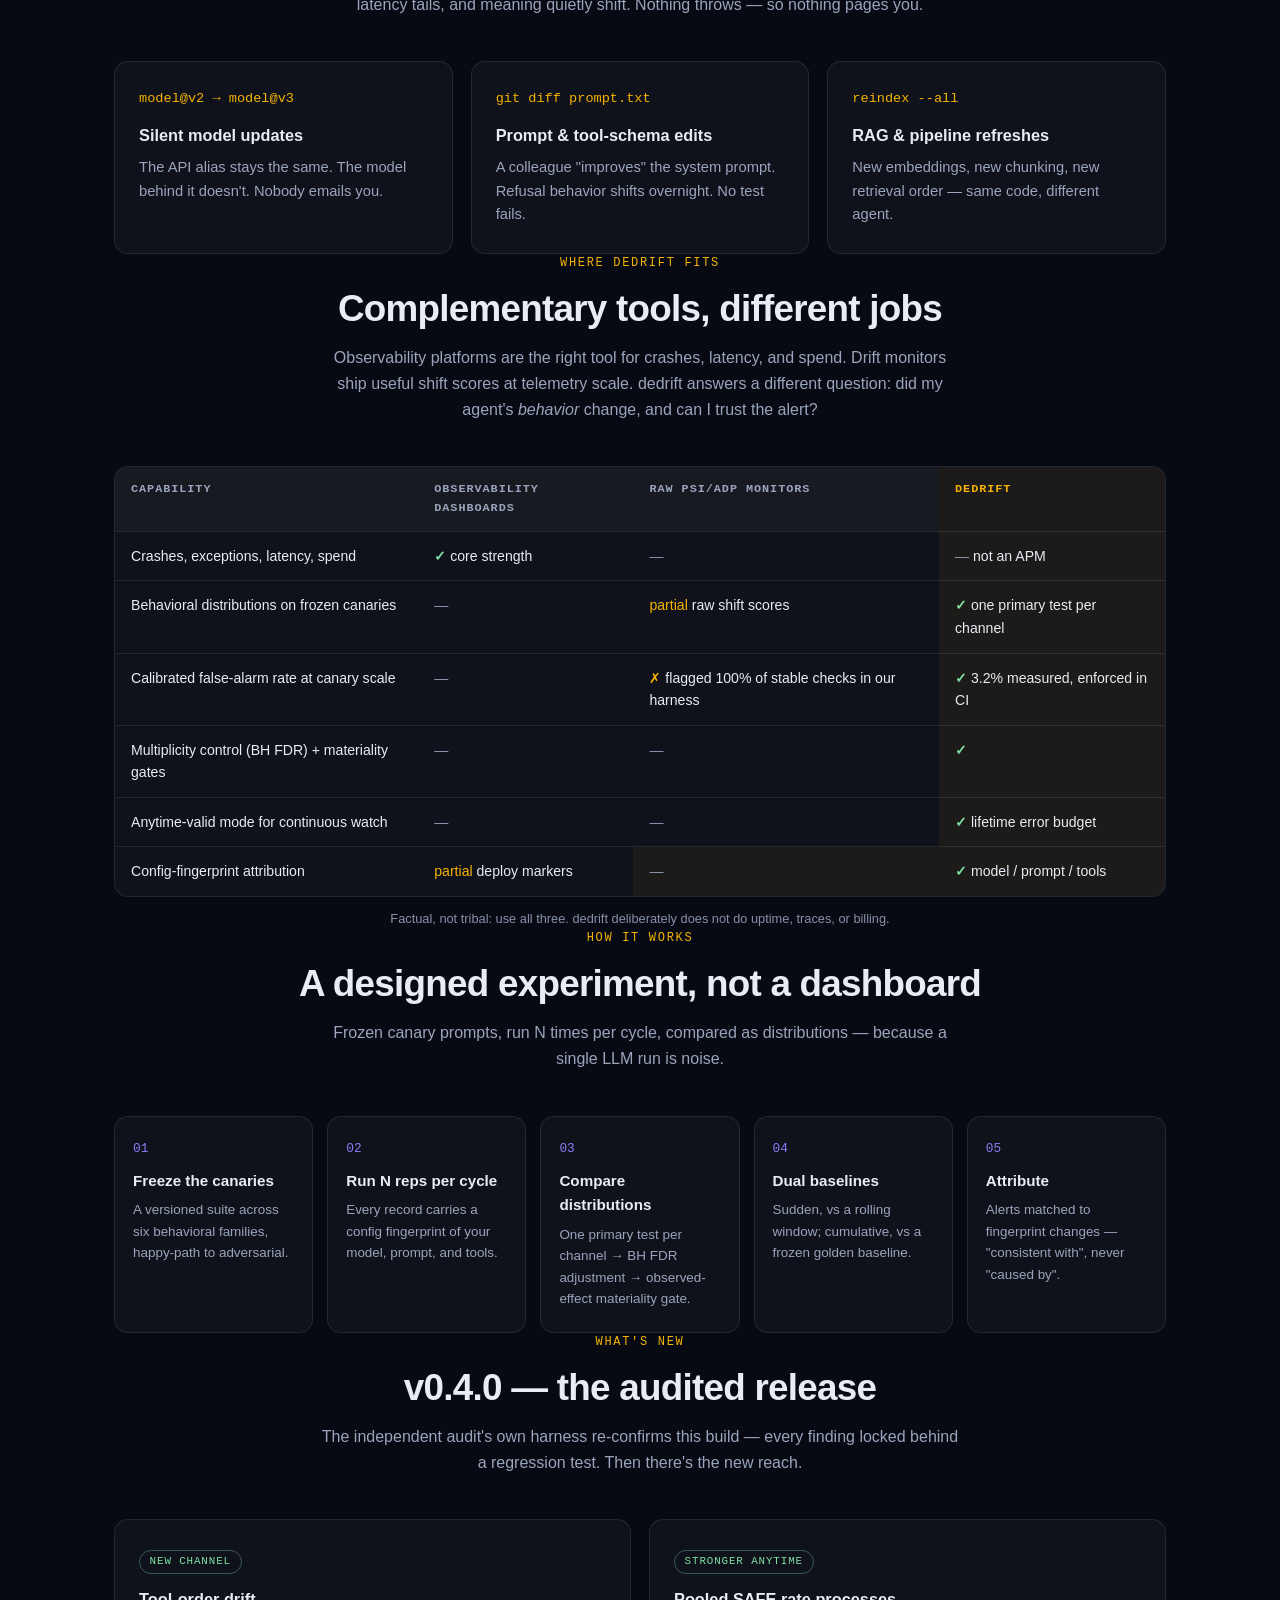
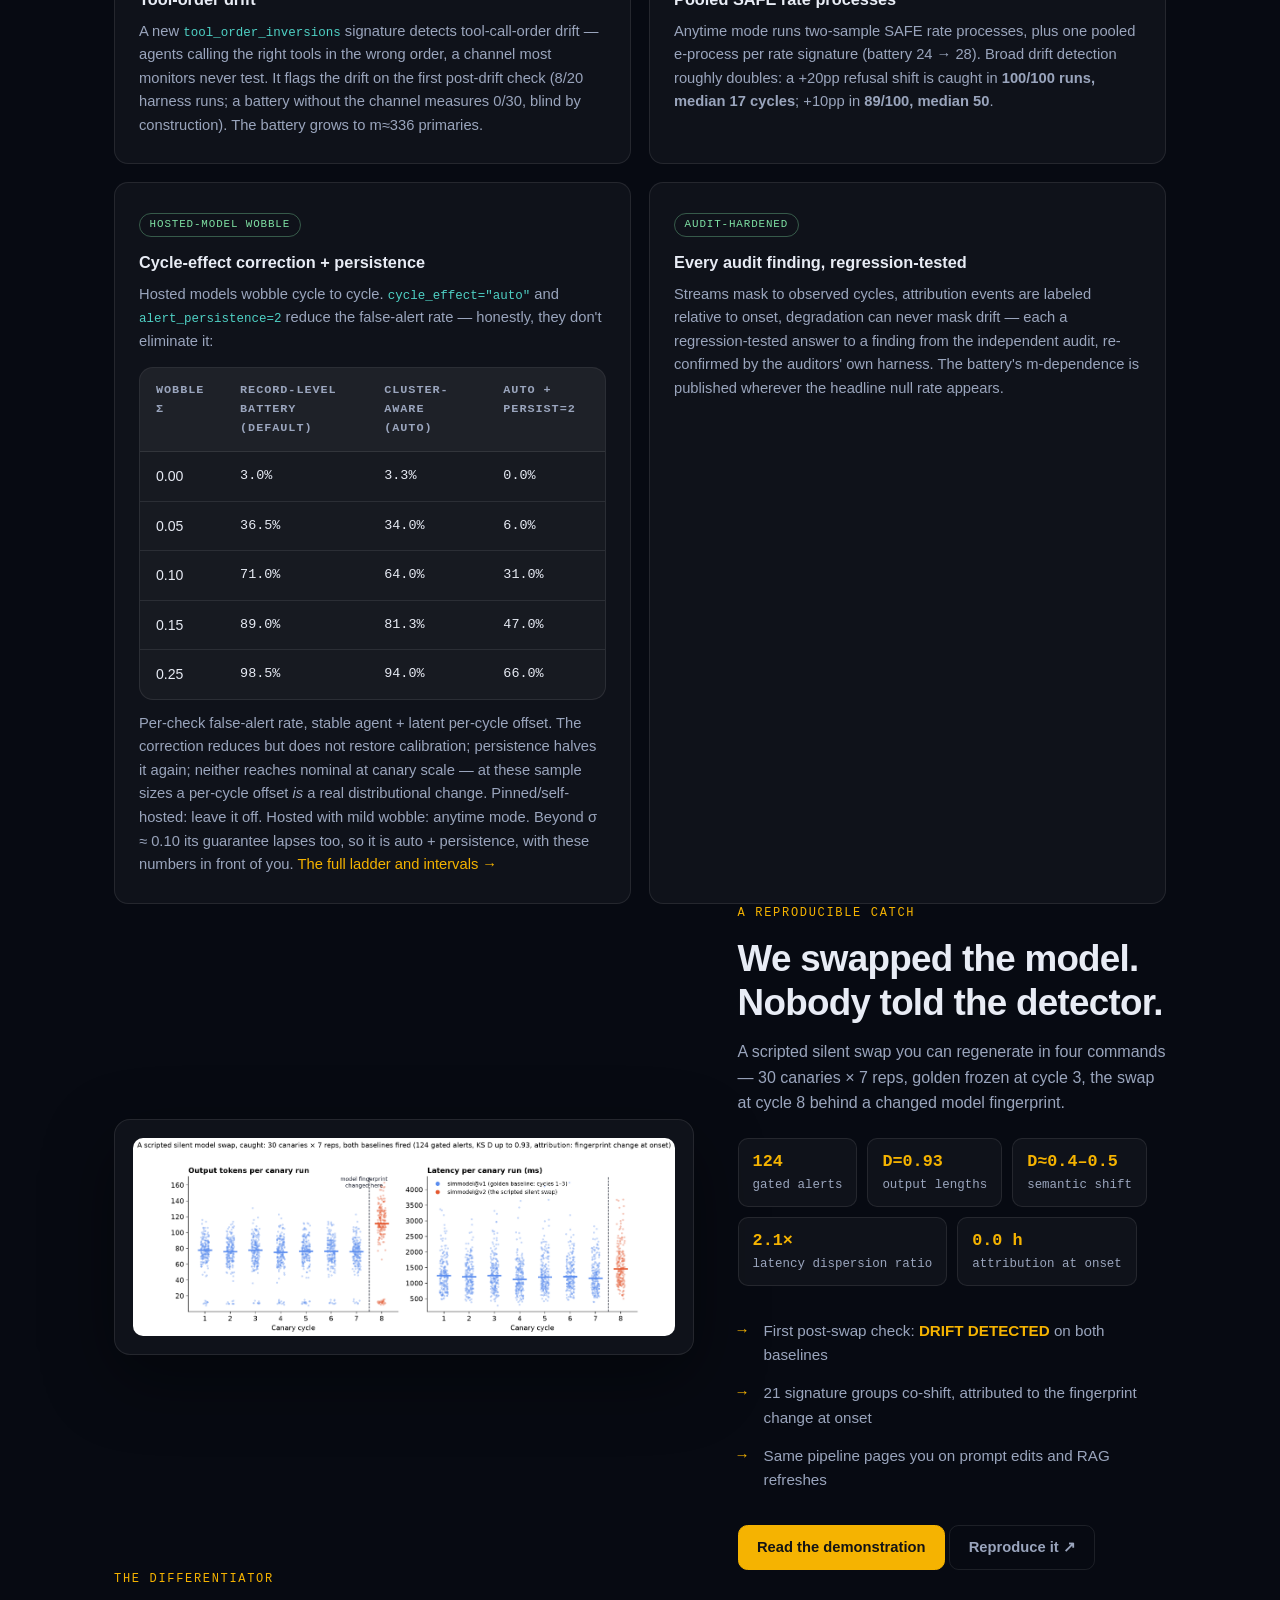
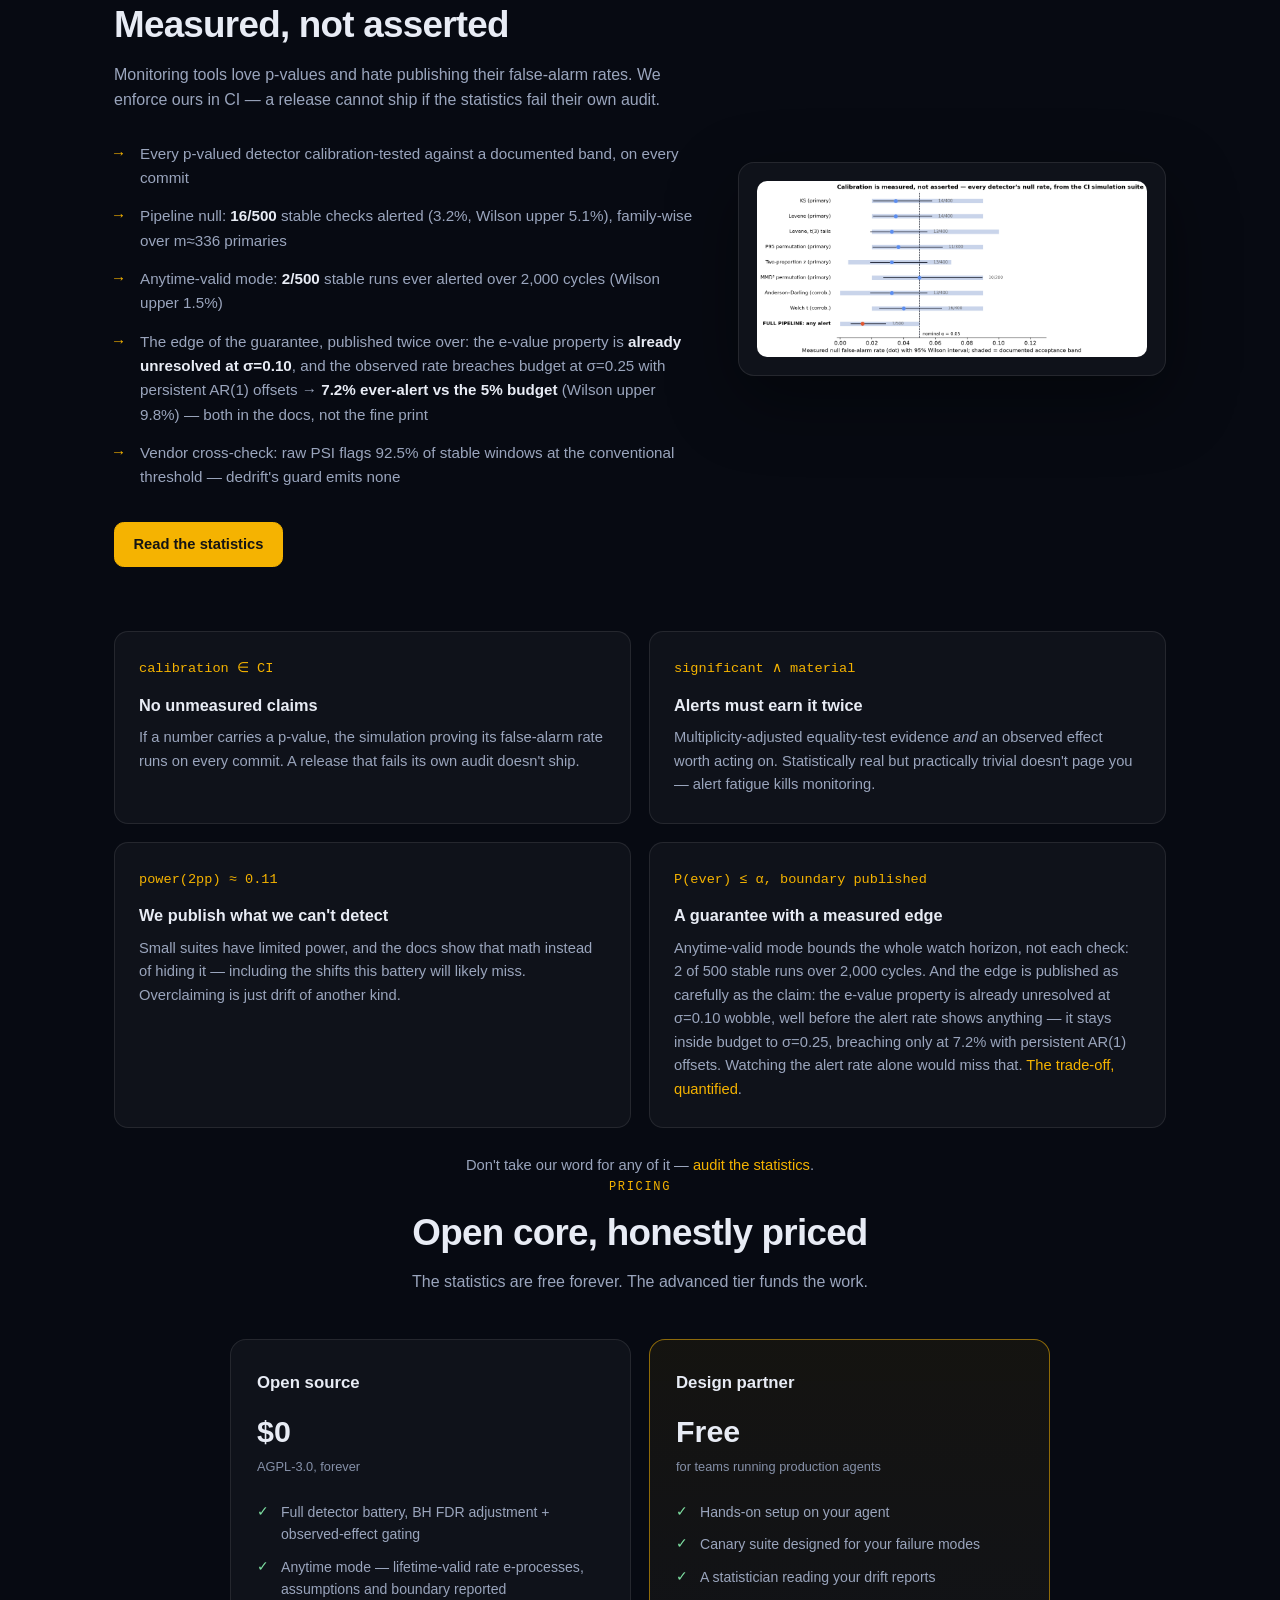
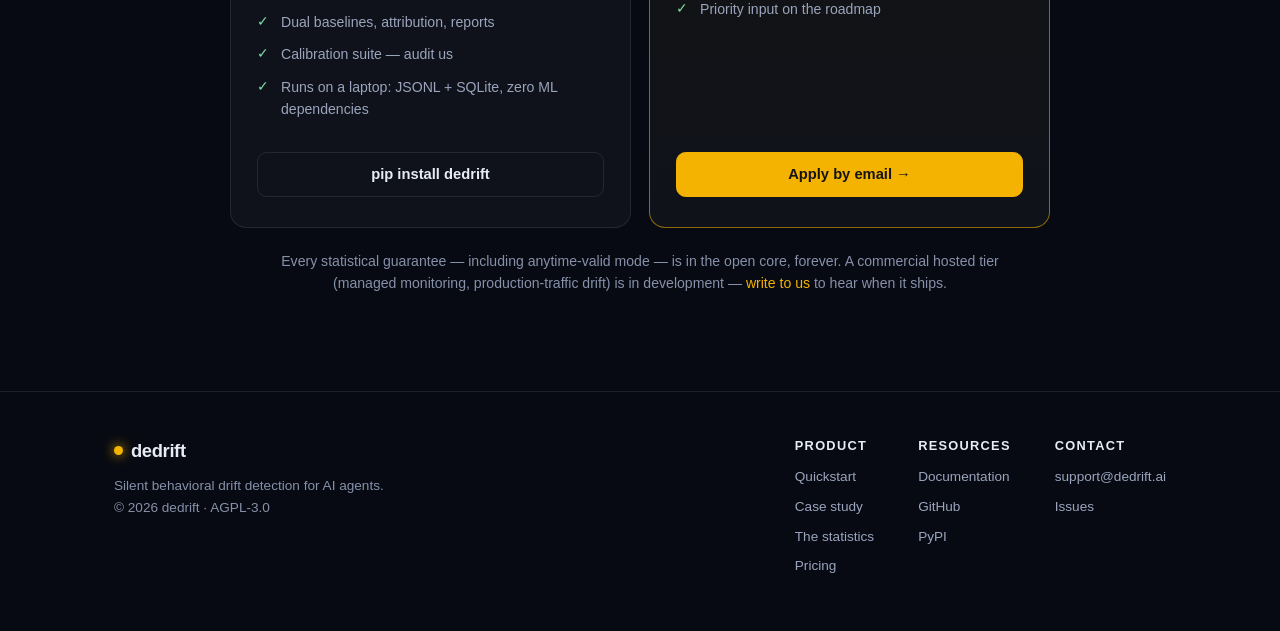
==== commit eba7ece0: "docs: carry the replicated e-value scope boundary onto the site Replicating the paper's e-value scop" ====
--- a/web/index.html
+++ b/web/index.html
@@ -468,7 +468,8 @@
       <p style="margin-top:12px">Per-check false-alert rate, stable agent + latent per-cycle offset. The correction reduces but does not
       restore calibration; persistence halves it again; neither reaches nominal at canary scale — at these
       sample sizes a per-cycle offset <em>is</em> a real distributional change. Pinned/self-hosted: leave it off.
-      Hosted with wobble: anytime mode (valid there) or auto + persistence, with these numbers in front of you.
+      Hosted with mild wobble: anytime mode. Beyond σ ≈ 0.10 its guarantee lapses too, so it is auto + persistence,
+      with these numbers in front of you.
       <a href="/docs/statistics/">The full ladder and intervals →</a></p></div>
     <div class="card rv"><span class="tag">audit-hardened</span><h3>Every audit finding, regression-tested</h3>
       <p>Streams mask to observed cycles, attribution events are labeled relative to onset, degradation can
@@ -515,7 +516,7 @@
         <li>Every p-valued detector calibration-tested against a documented band, on every commit</li>
         <li>Pipeline null: <b>16/500</b> stable checks alerted (3.2%, Wilson upper 5.1%), family-wise over m≈336 primaries</li>
         <li>Anytime-valid mode: <b>2/500</b> stable runs ever alerted over 2,000 cycles (Wilson upper 1.5%)</li>
-        <li>The edge of the guarantee, published: σ=0.25 wobble with persistent AR(1) offsets → <b>7.2% ever-alert vs the 5% budget</b> (Wilson upper 9.8%) — the measured boundary, in the docs, not the fine print</li>
+        <li>The edge of the guarantee, published twice over: the e-value property is <b>already unresolved at σ=0.10</b>, and the observed rate breaches budget at σ=0.25 with persistent AR(1) offsets → <b>7.2% ever-alert vs the 5% budget</b> (Wilson upper 9.8%) — both in the docs, not the fine print</li>
         <li>Vendor cross-check: raw PSI flags 92.5% of stable windows at the conventional threshold — dedrift's guard emits none</li>
       </ul>
       <a class="btn btn-primary" href="/docs/statistics/">Read the statistics</a>
@@ -537,8 +538,9 @@
       shifts this battery will likely miss. Overclaiming is just drift of another kind.</p></div>
     <div class="card rv"><span class="ic">P(ever) ≤ α, boundary published</span><h3>A guarantee with a measured edge</h3>
       <p>Anytime-valid mode bounds the whole watch horizon, not each check: 2 of 500 stable runs over 2,000
-      cycles. Where the assumptions break — σ=0.25 wobble with persistent AR(1) offsets — the measured 7.2%
-      ever-alert rate against the 5% budget is published as the boundary of the guarantee.
+      cycles. And the edge is published as carefully as the claim: the e-value property is already unresolved
+      at σ=0.10 wobble, well before the alert rate shows anything — it stays inside budget to σ=0.25, breaching
+      only at 7.2% with persistent AR(1) offsets. Watching the alert rate alone would miss that.
       <a href="/docs/anytime/">The trade-off, quantified</a>.</p></div>
   </div>
   <p style="text-align:center;margin-top:26px;color:var(--dim);font-size:.92rem">
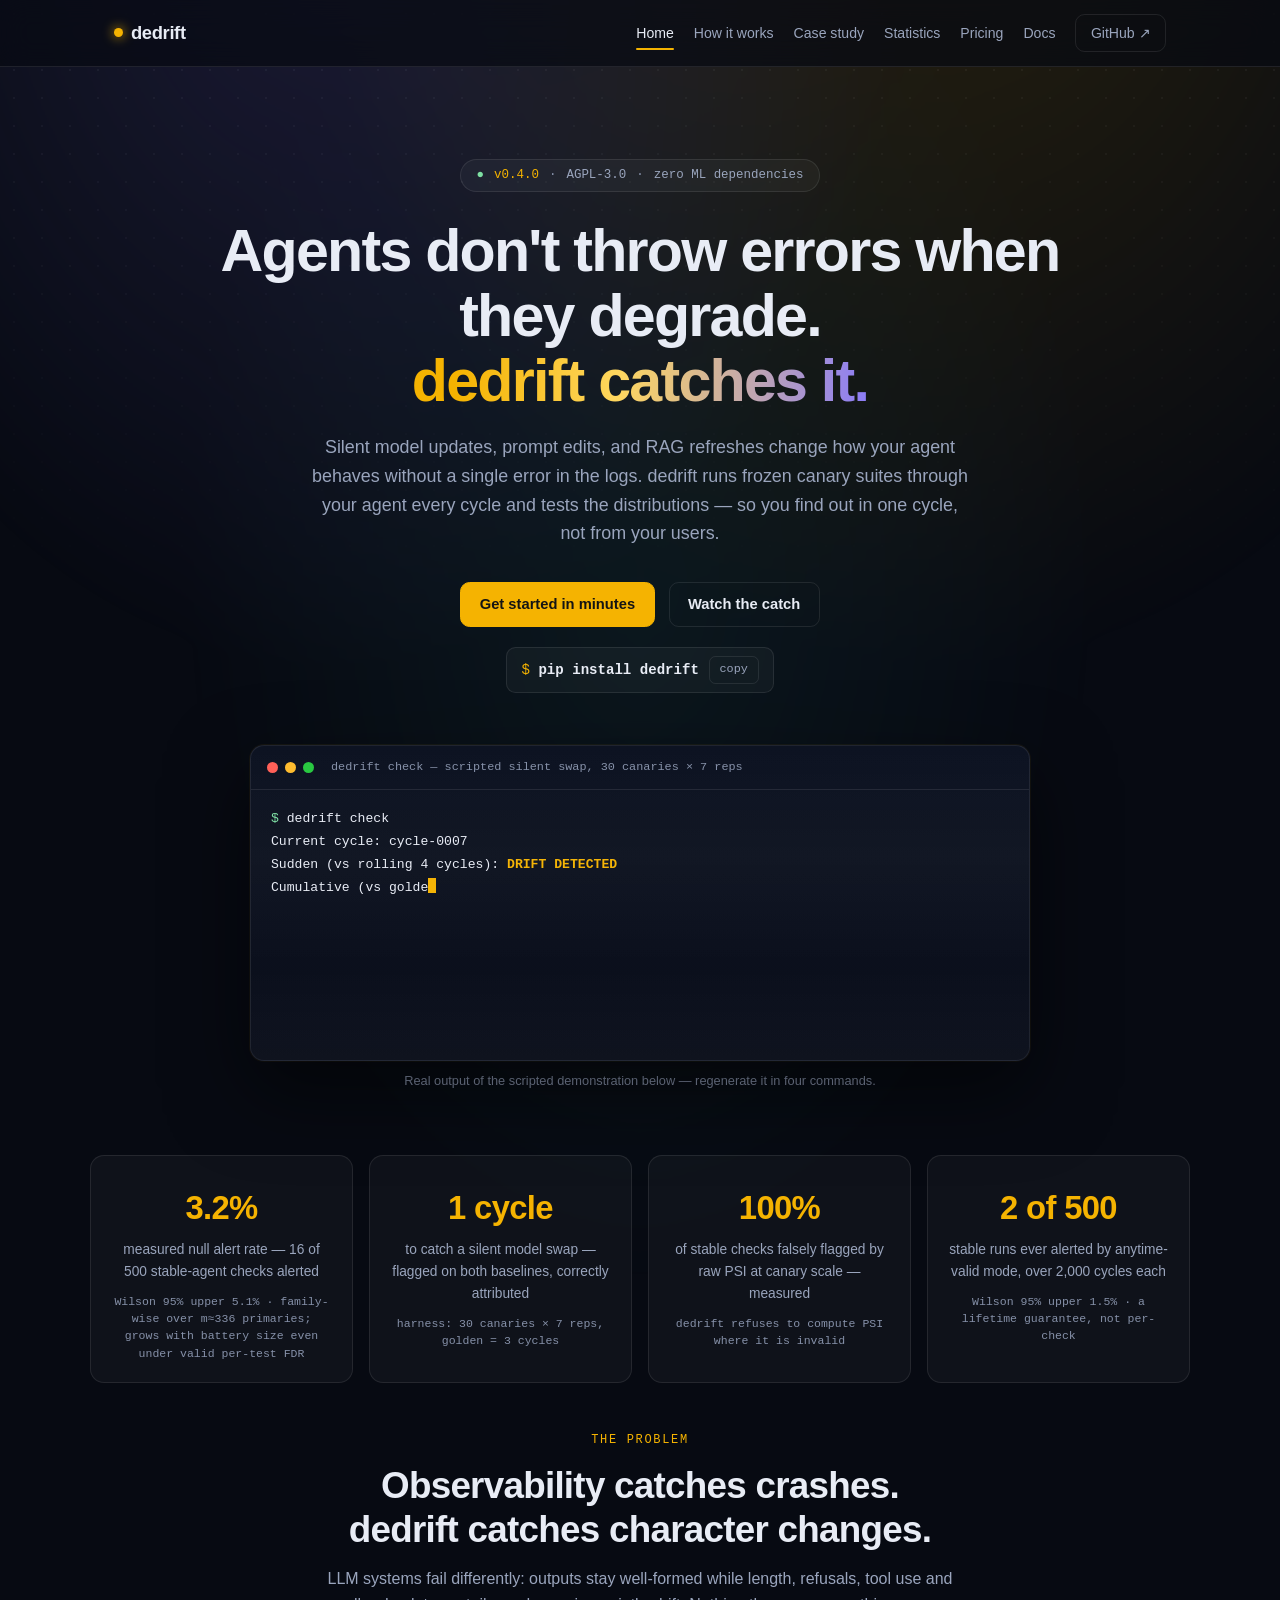
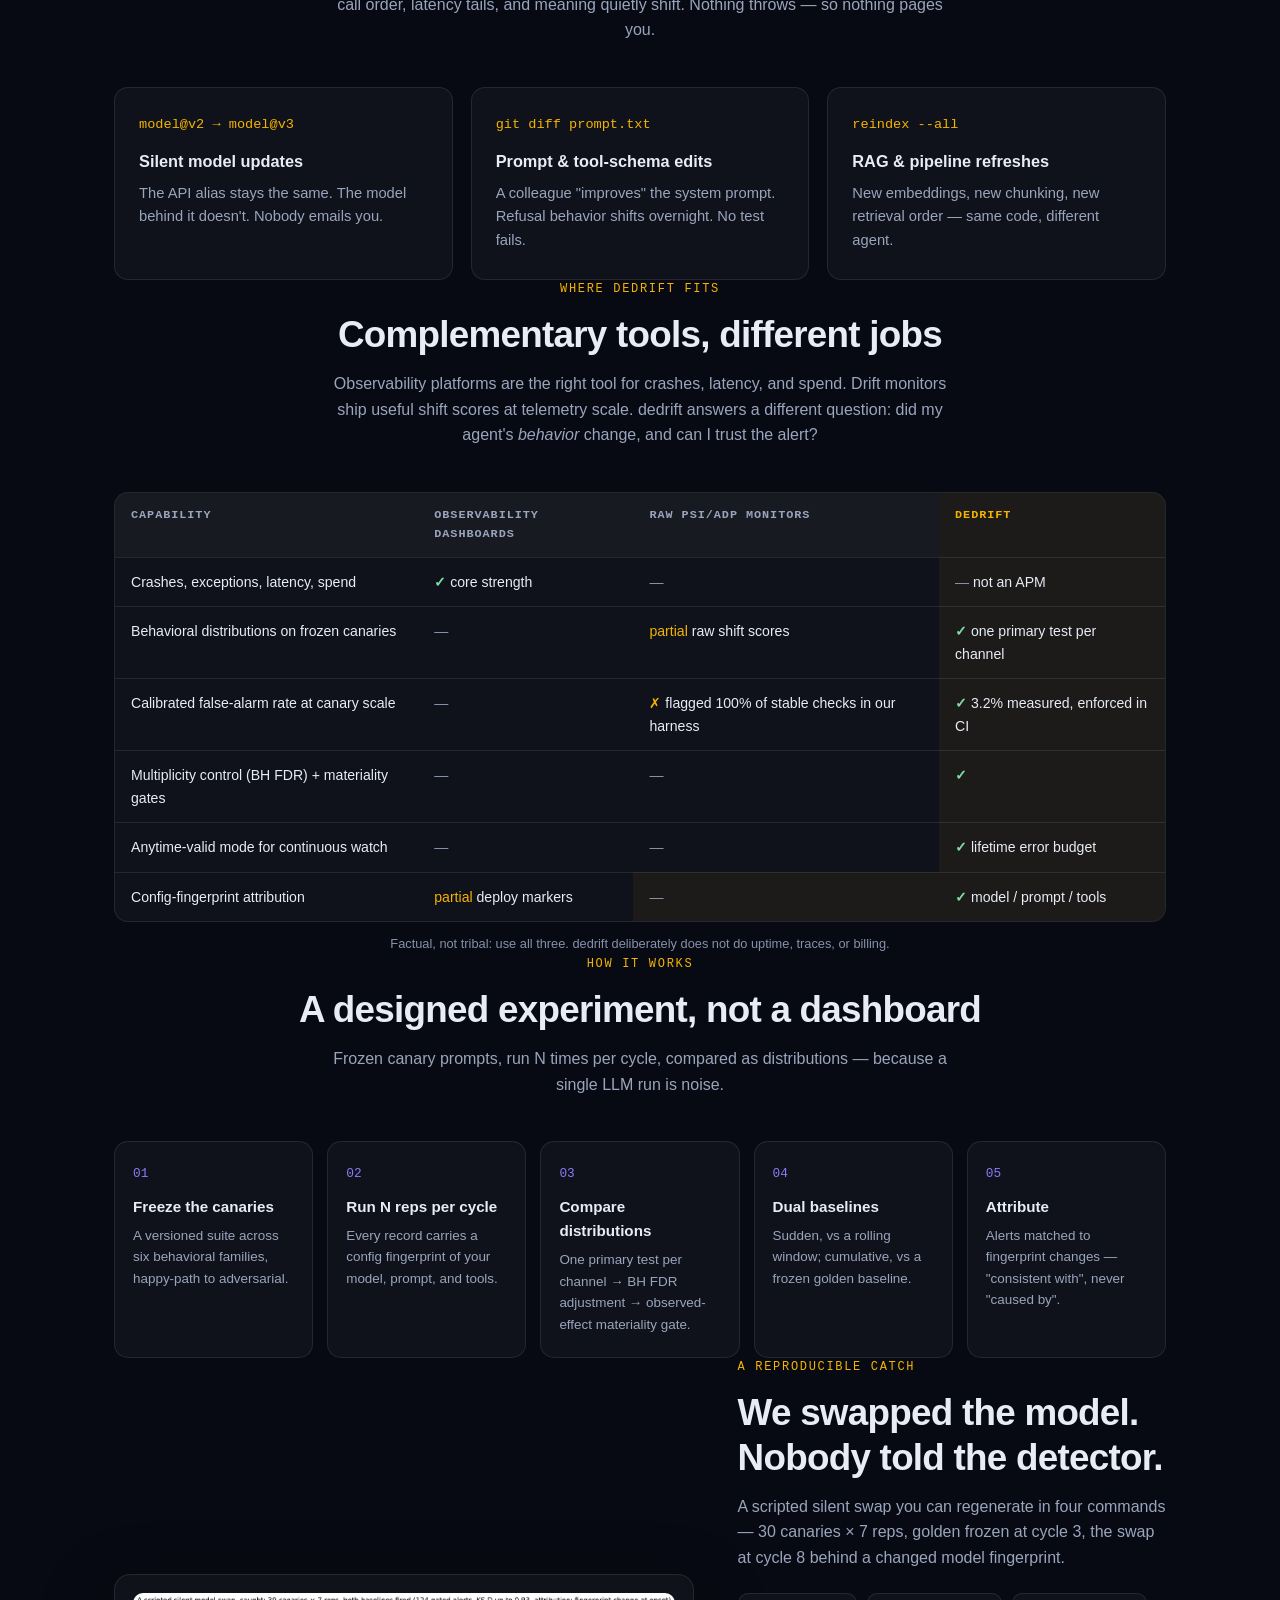
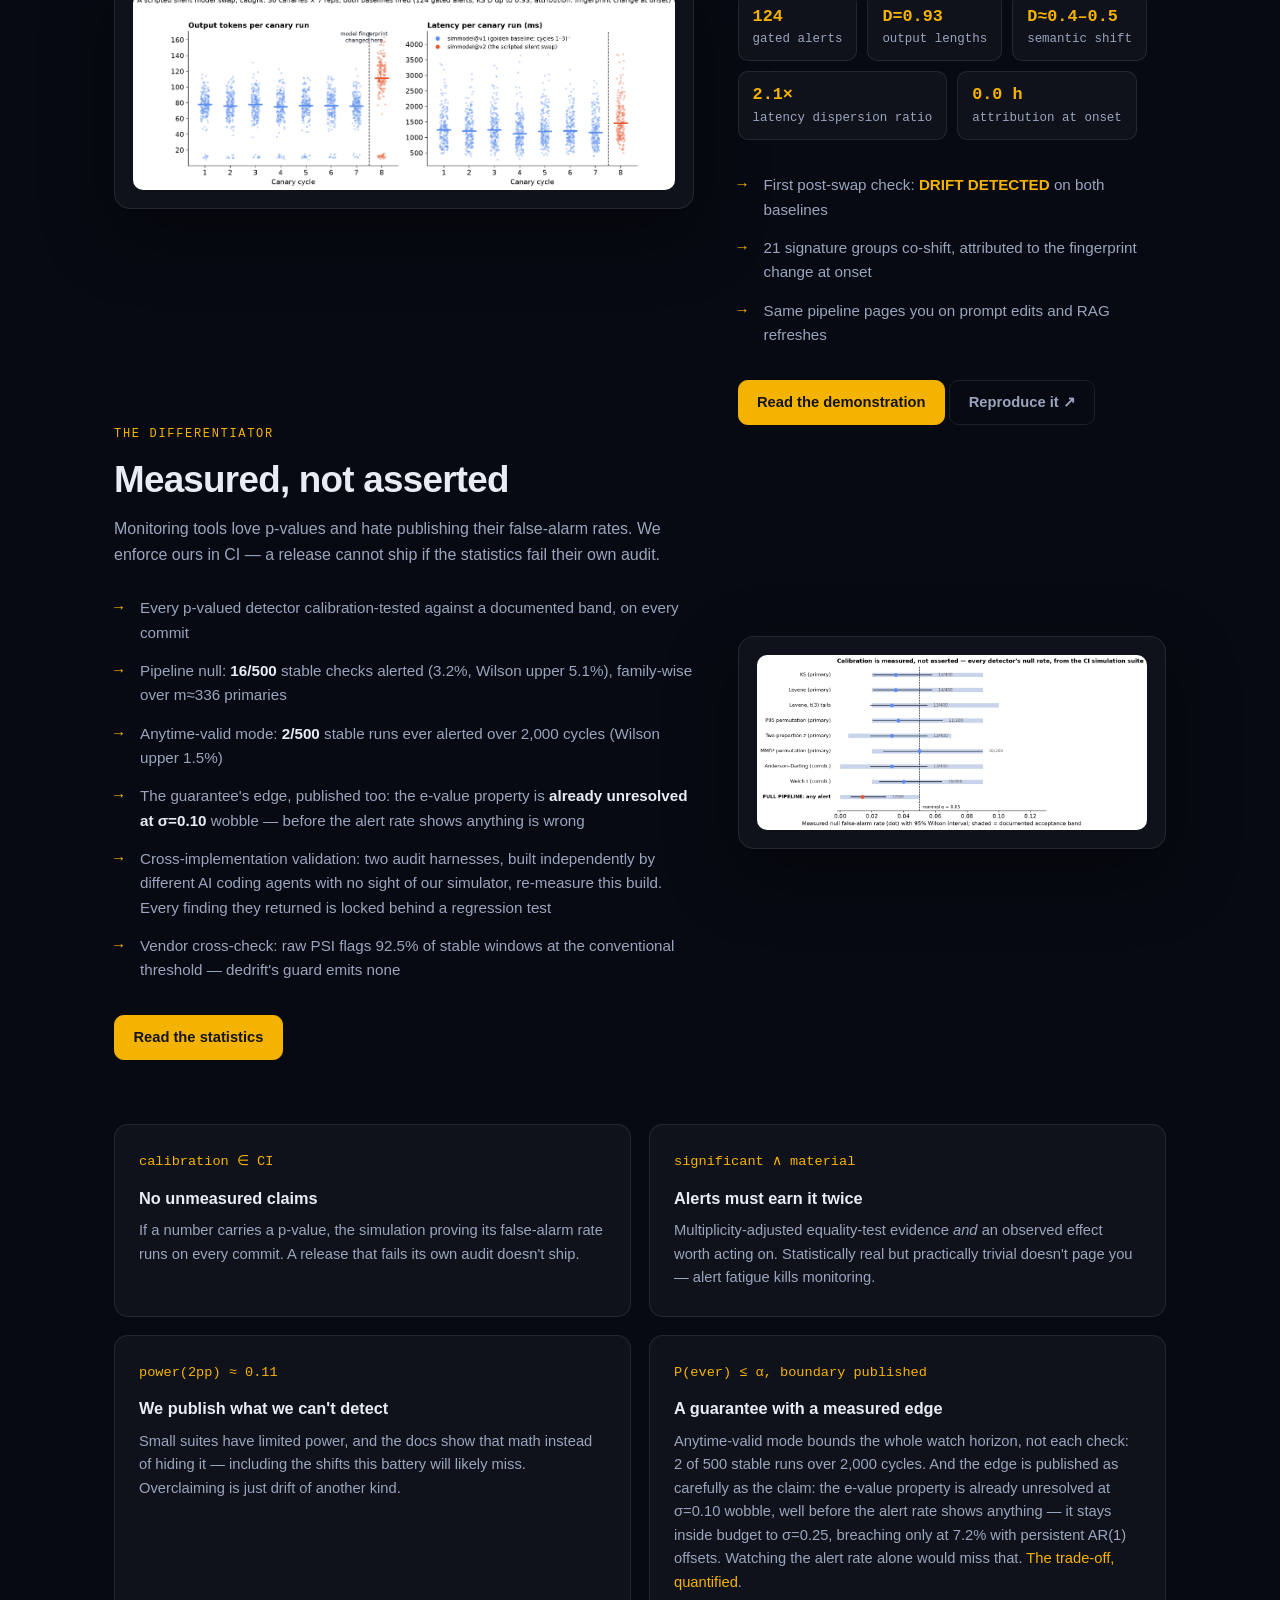
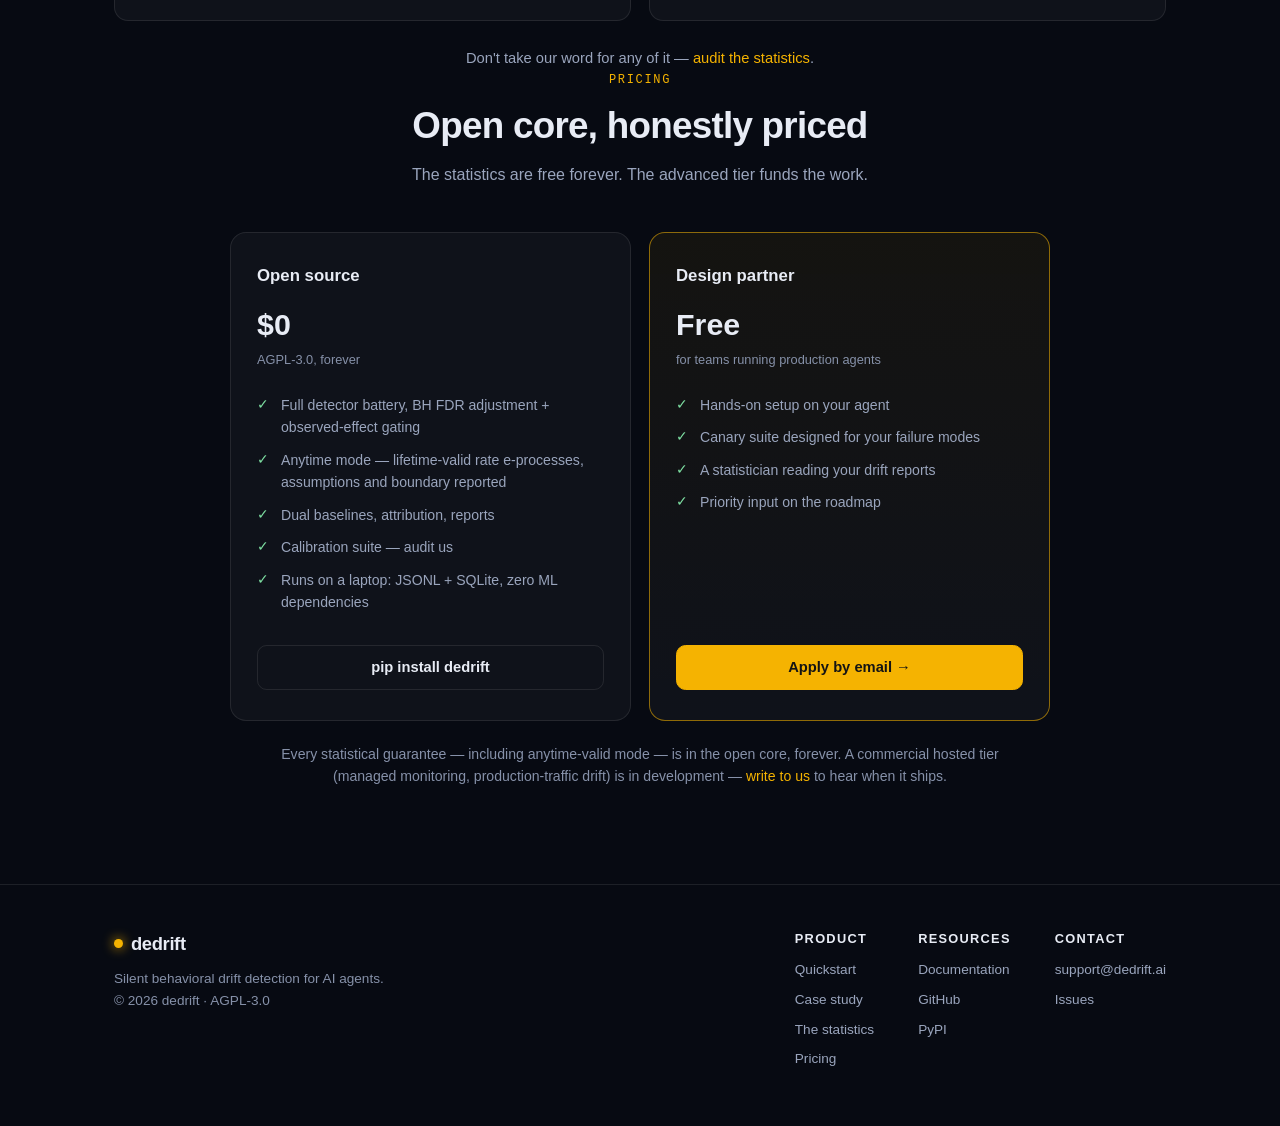
==== commit bc6d5b7b: "web: cut the landing page's second evidence section, stage the paper slot The page carried thirty-on" ====
--- a/web/index.html
+++ b/web/index.html
@@ -344,7 +344,7 @@
 </nav>
 
 <header class="hero wrap" id="home">
-  <div class="chip"><b>●</b> v0.4.0 <span class="sep">·</span> AGPL-3.0 <span class="sep">·</span> zero ML dependencies</div>
+  <div class="chip"><b>●</b> <a href="https://github.com/dedrift/dedrift/blob/main/CHANGELOG.md">v0.4.0</a> <span class="sep">·</span> AGPL-3.0 <span class="sep">·</span> zero ML dependencies</div>
   <h1>Agents don't throw errors when they degrade.<br><span class="grad">dedrift catches it.</span></h1>
   <p class="sub">
     Silent model updates, prompt edits, and RAG refreshes change how your agent behaves
@@ -393,7 +393,7 @@
 <section id="product" class="wrap" aria-labelledby="product-h">
   <div class="kicker">The problem</div>
   <h2 id="product-h">Observability catches crashes.<br>dedrift catches character changes.</h2>
-  <p class="lead">LLM systems fail differently: outputs stay well-formed while length, refusals, tool use, latency tails, and meaning quietly shift. Nothing throws — so nothing pages you.</p>
+  <p class="lead">LLM systems fail differently: outputs stay well-formed while length, refusals, tool use and call order, latency tails, and meaning quietly shift. Nothing throws — so nothing pages you.</p>
   <div class="cards3">
     <div class="card rv"><span class="ic">model@v2 → model@v3</span><h3>Silent model updates</h3><p>The API alias stays the same. The model behind it doesn't. Nobody emails you.</p></div>
     <div class="card rv"><span class="ic">git diff prompt.txt</span><h3>Prompt &amp; tool-schema edits</h3><p>A colleague "improves" the system prompt. Refusal behavior shifts overnight. No test fails.</p></div>
@@ -436,49 +436,6 @@
   </div>
 </section>
 
-<section id="whats-new" class="wrap" aria-labelledby="whatsnew-h">
-  <div class="kicker">What's new</div>
-  <h2 id="whatsnew-h">v0.4.0 — the audited release</h2>
-  <p class="lead">The independent audit's own harness re-confirms this build — every finding locked behind a regression test. Then there's the new reach.</p>
-  <div class="cards2">
-    <div class="card rv"><span class="tag">new channel</span><h3>Tool-order drift</h3>
-      <p>A new <code>tool_order_inversions</code> signature detects tool-call-order drift — agents calling the
-      right tools in the wrong order, a channel most monitors never test. It flags the drift on the first
-      post-drift check (8/20 harness runs; a battery without the channel measures 0/30, blind by construction).
-      The battery grows to m≈336 primaries.</p></div>
-    <div class="card rv"><span class="tag">stronger anytime</span><h3>Pooled SAFE rate processes</h3>
-      <p>Anytime mode runs two-sample SAFE rate processes, plus one pooled e-process per rate signature
-      (battery 24 → 28). Broad drift detection roughly doubles: a +20pp refusal shift is caught in
-      <b>100/100 runs, median 17 cycles</b>; +10pp in <b>89/100, median 50</b>.</p></div>
-    <div class="card rv"><span class="tag">hosted-model wobble</span><h3>Cycle-effect correction + persistence</h3>
-      <p>Hosted models wobble cycle to cycle. <code>cycle_effect="auto"</code> and <code>alert_persistence=2</code>
-      reduce the false-alert rate — honestly, they don't eliminate it:</p>
-      <div class="tbl-wrap" style="margin-top:14px">
-        <table class="ladder">
-          <thead><tr><th scope="col">wobble σ</th><th scope="col">record-level battery (default)</th><th scope="col">cluster-aware (auto)</th><th scope="col">auto + persist=2</th></tr></thead>
-          <tbody>
-            <tr><td>0.00</td><td>3.0%</td><td>3.3%</td><td>0.0%</td></tr>
-            <tr><td>0.05</td><td>36.5%</td><td>34.0%</td><td>6.0%</td></tr>
-            <tr><td>0.10</td><td>71.0%</td><td>64.0%</td><td>31.0%</td></tr>
-            <tr><td>0.15</td><td>89.0%</td><td>81.3%</td><td>47.0%</td></tr>
-            <tr><td>0.25</td><td>98.5%</td><td>94.0%</td><td>66.0%</td></tr>
-          </tbody>
-        </table>
-      </div>
-      <p style="margin-top:12px">Per-check false-alert rate, stable agent + latent per-cycle offset. The correction reduces but does not
-      restore calibration; persistence halves it again; neither reaches nominal at canary scale — at these
-      sample sizes a per-cycle offset <em>is</em> a real distributional change. Pinned/self-hosted: leave it off.
-      Hosted with mild wobble: anytime mode. Beyond σ ≈ 0.10 its guarantee lapses too, so it is auto + persistence,
-      with these numbers in front of you.
-      <a href="/docs/statistics/">The full ladder and intervals →</a></p></div>
-    <div class="card rv"><span class="tag">audit-hardened</span><h3>Every audit finding, regression-tested</h3>
-      <p>Streams mask to observed cycles, attribution events are labeled relative to onset, degradation can
-      never mask drift — each a regression-tested answer to a finding from the independent audit, re-confirmed
-      by the auditors' own harness.
-      The battery's m-dependence is published wherever the headline null rate appears.</p></div>
-  </div>
-</section>
-
 <section id="case-study" class="wrap" aria-labelledby="case-h">
   <div class="split">
     <div class="fig-panel rv">
@@ -516,7 +473,8 @@
         <li>Every p-valued detector calibration-tested against a documented band, on every commit</li>
         <li>Pipeline null: <b>16/500</b> stable checks alerted (3.2%, Wilson upper 5.1%), family-wise over m≈336 primaries</li>
         <li>Anytime-valid mode: <b>2/500</b> stable runs ever alerted over 2,000 cycles (Wilson upper 1.5%)</li>
-        <li>The edge of the guarantee, published twice over: the e-value property is <b>already unresolved at σ=0.10</b>, and the observed rate breaches budget at σ=0.25 with persistent AR(1) offsets → <b>7.2% ever-alert vs the 5% budget</b> (Wilson upper 9.8%) — both in the docs, not the fine print</li>
+        <li>The guarantee's edge, published too: the e-value property is <b>already unresolved at σ=0.10</b> wobble — before the alert rate shows anything is wrong</li>
+        <li>Cross-implementation validation: two audit harnesses, built independently by different AI coding agents with no sight of our simulator, re-measure this build. Every finding they returned is locked behind a regression test</li>
         <li>Vendor cross-check: raw PSI flags 92.5% of stable windows at the conventional threshold — dedrift's guard emits none</li>
       </ul>
       <a class="btn btn-primary" href="/docs/statistics/">Read the statistics</a>
@@ -546,6 +504,22 @@
   <p style="text-align:center;margin-top:26px;color:var(--dim);font-size:.92rem">
     Don't take our word for any of it — <a href="/docs/statistics/">audit the statistics</a>.
   </p>
+
+  <!-- PAPER BAND — activate when the arXiv ID lands: delete this comment line and the
+       closing one below, then replace both PENDING markers with the real identifier.
+       tests/test_site_has_no_placeholders.py fails if PENDING ever reaches a live block.
+  <div class="card rv" style="margin-top:48px">
+    <span class="ic">preprint</span>
+    <h3>The method, in full</h3>
+    <p>Every number on this page is derived, replicated and bounded in the paper —
+    including the regimes where the guarantees stop holding.</p>
+    <p style="font-family:var(--mono);font-size:.82rem;color:var(--dim);margin-top:12px">
+      Ali Mahmoudi. <em>Calibrated, Anytime-Valid Detection of Behavioral Drift in LLM Agents.</em>
+      arXiv:PENDING, 2026.
+    </p>
+    <p style="margin-top:12px"><a href="https://arxiv.org/abs/PENDING">Read the paper →</a></p>
+  </div>
+  END PAPER BAND -->
 </section>
 
 <section id="pricing" class="wrap" aria-labelledby="pricing-h">
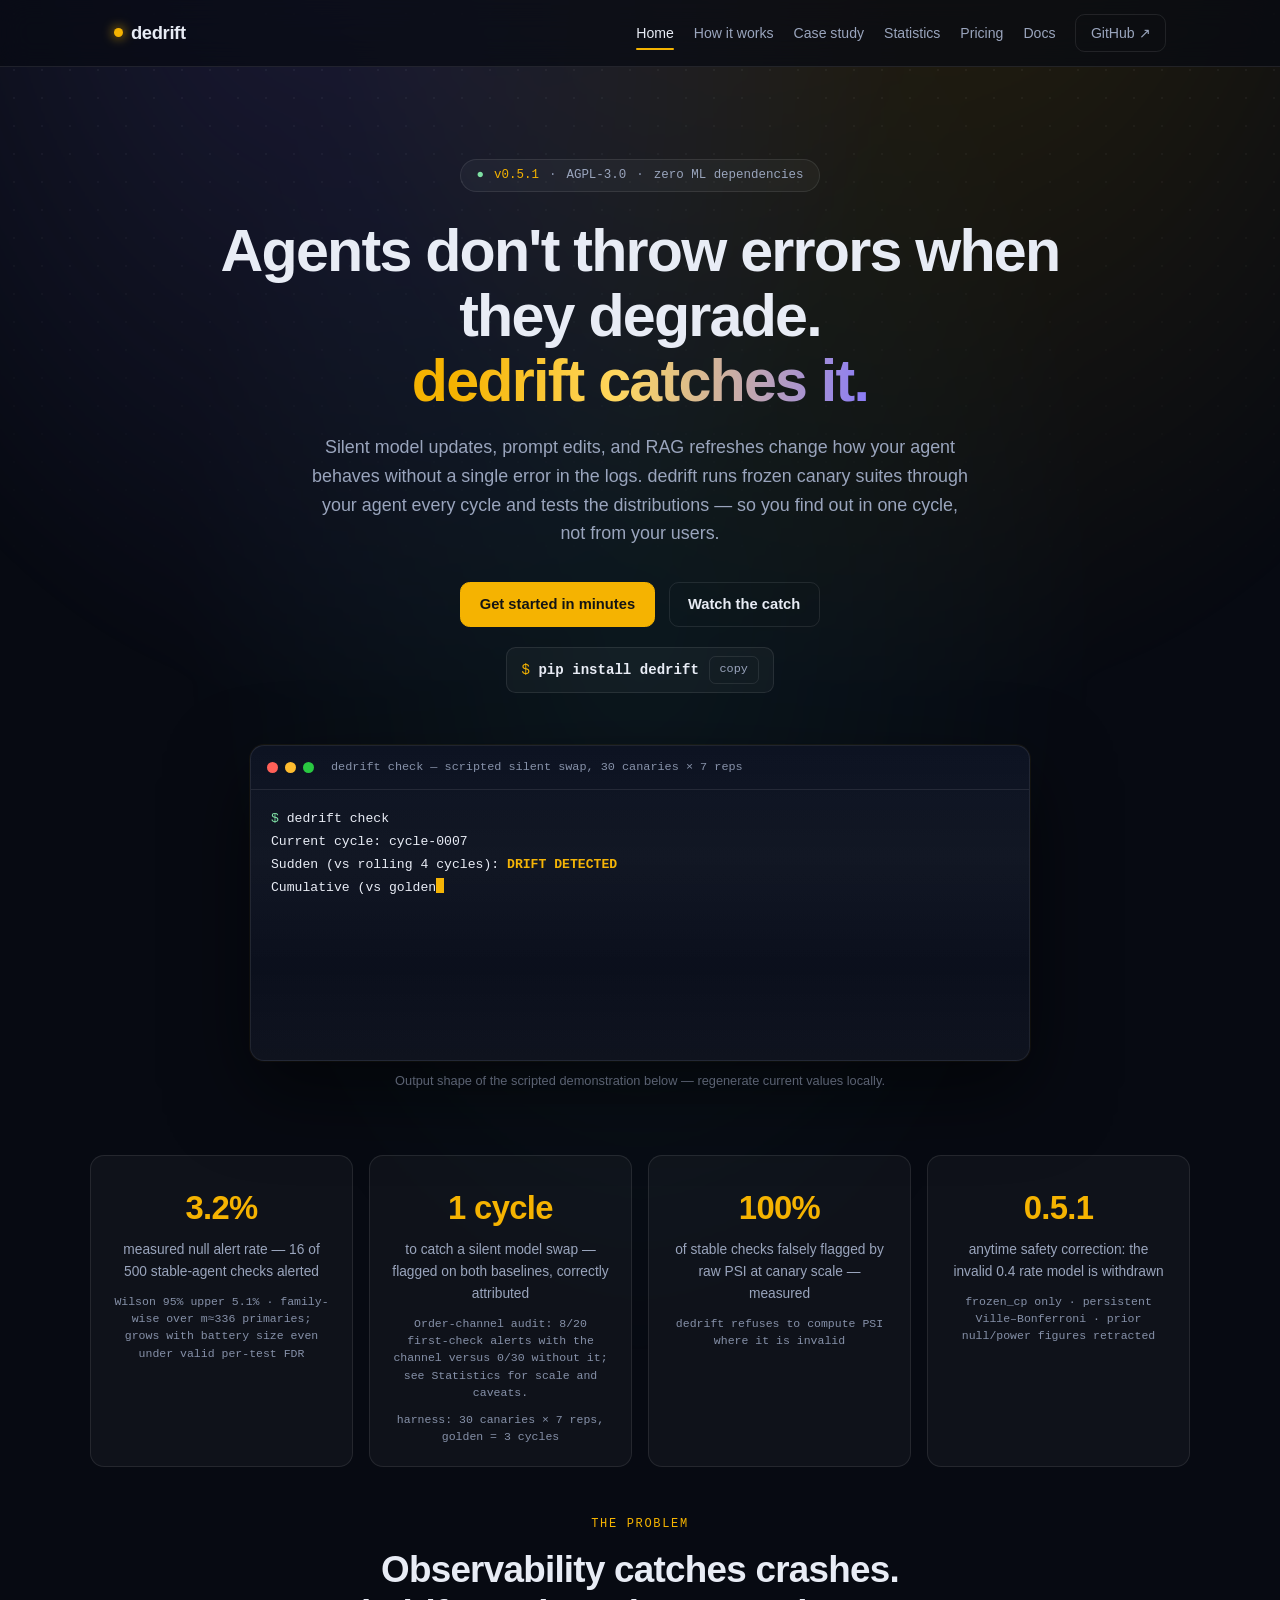
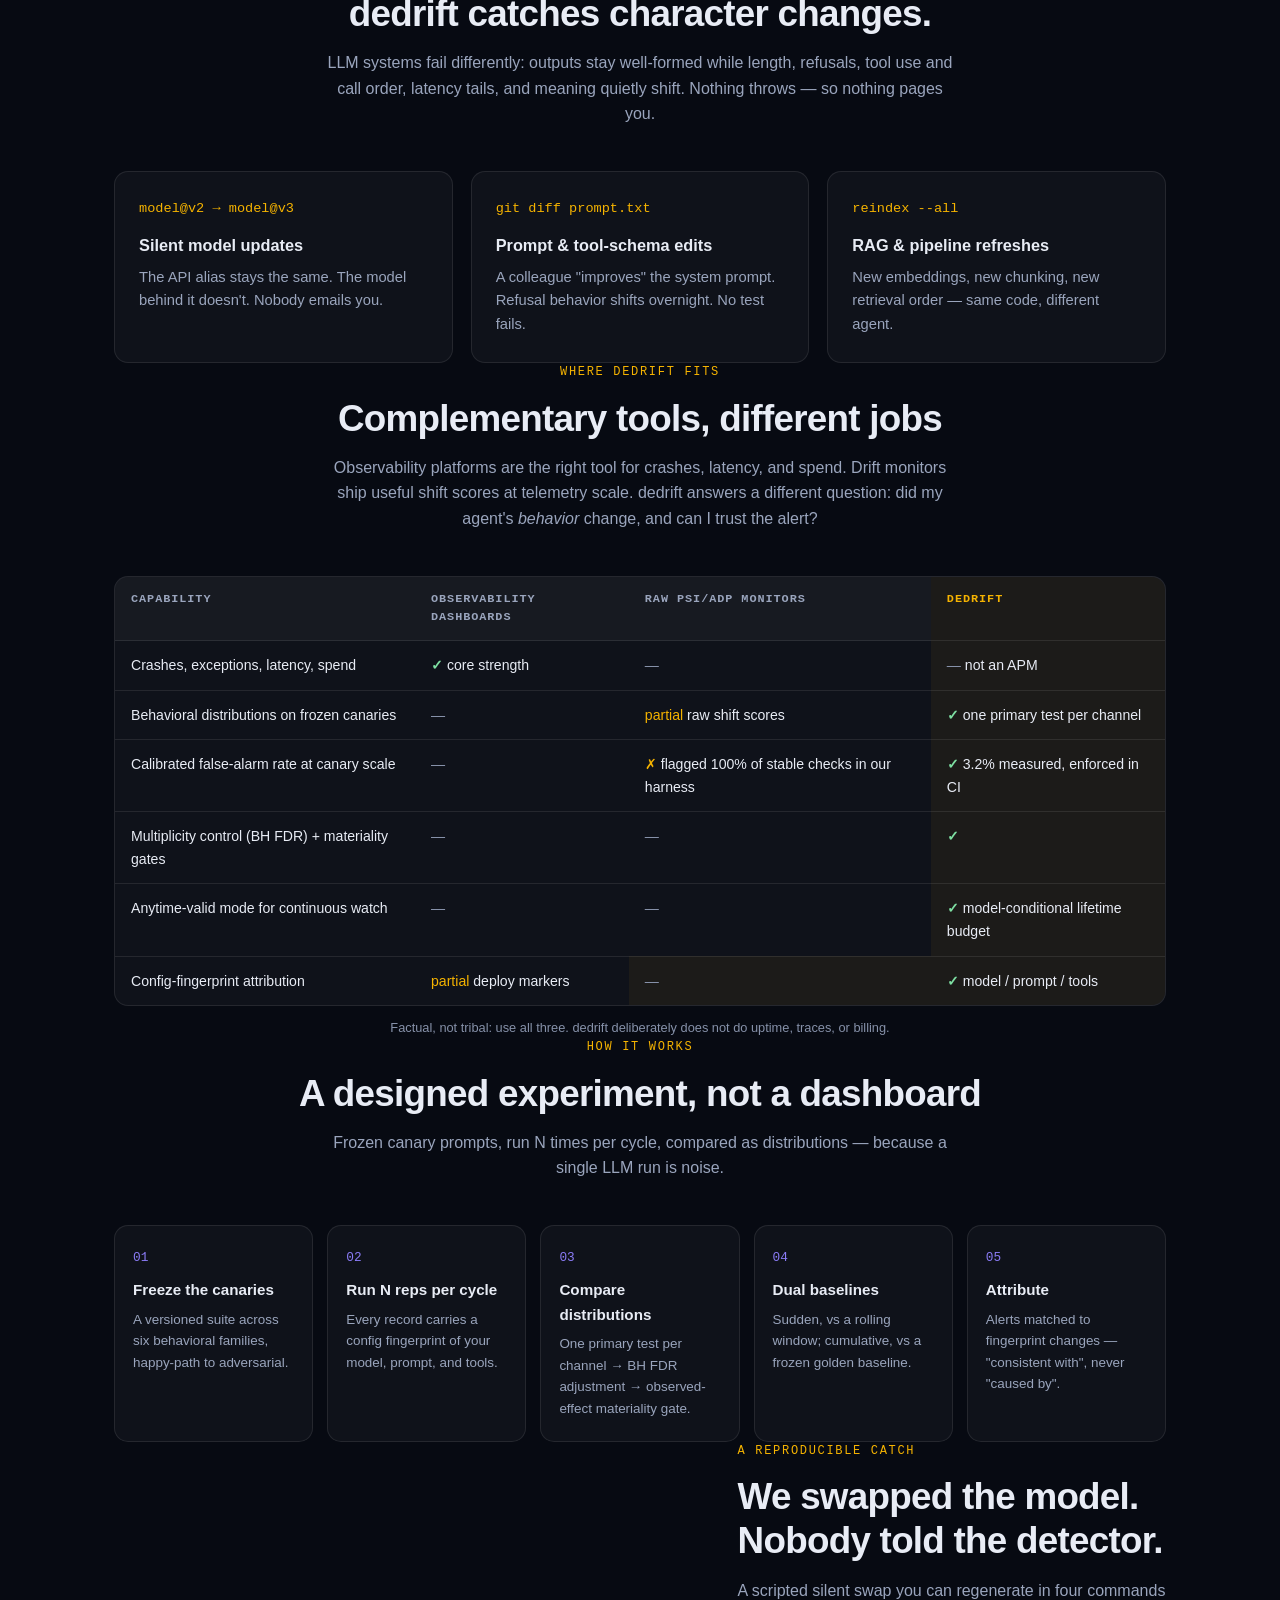
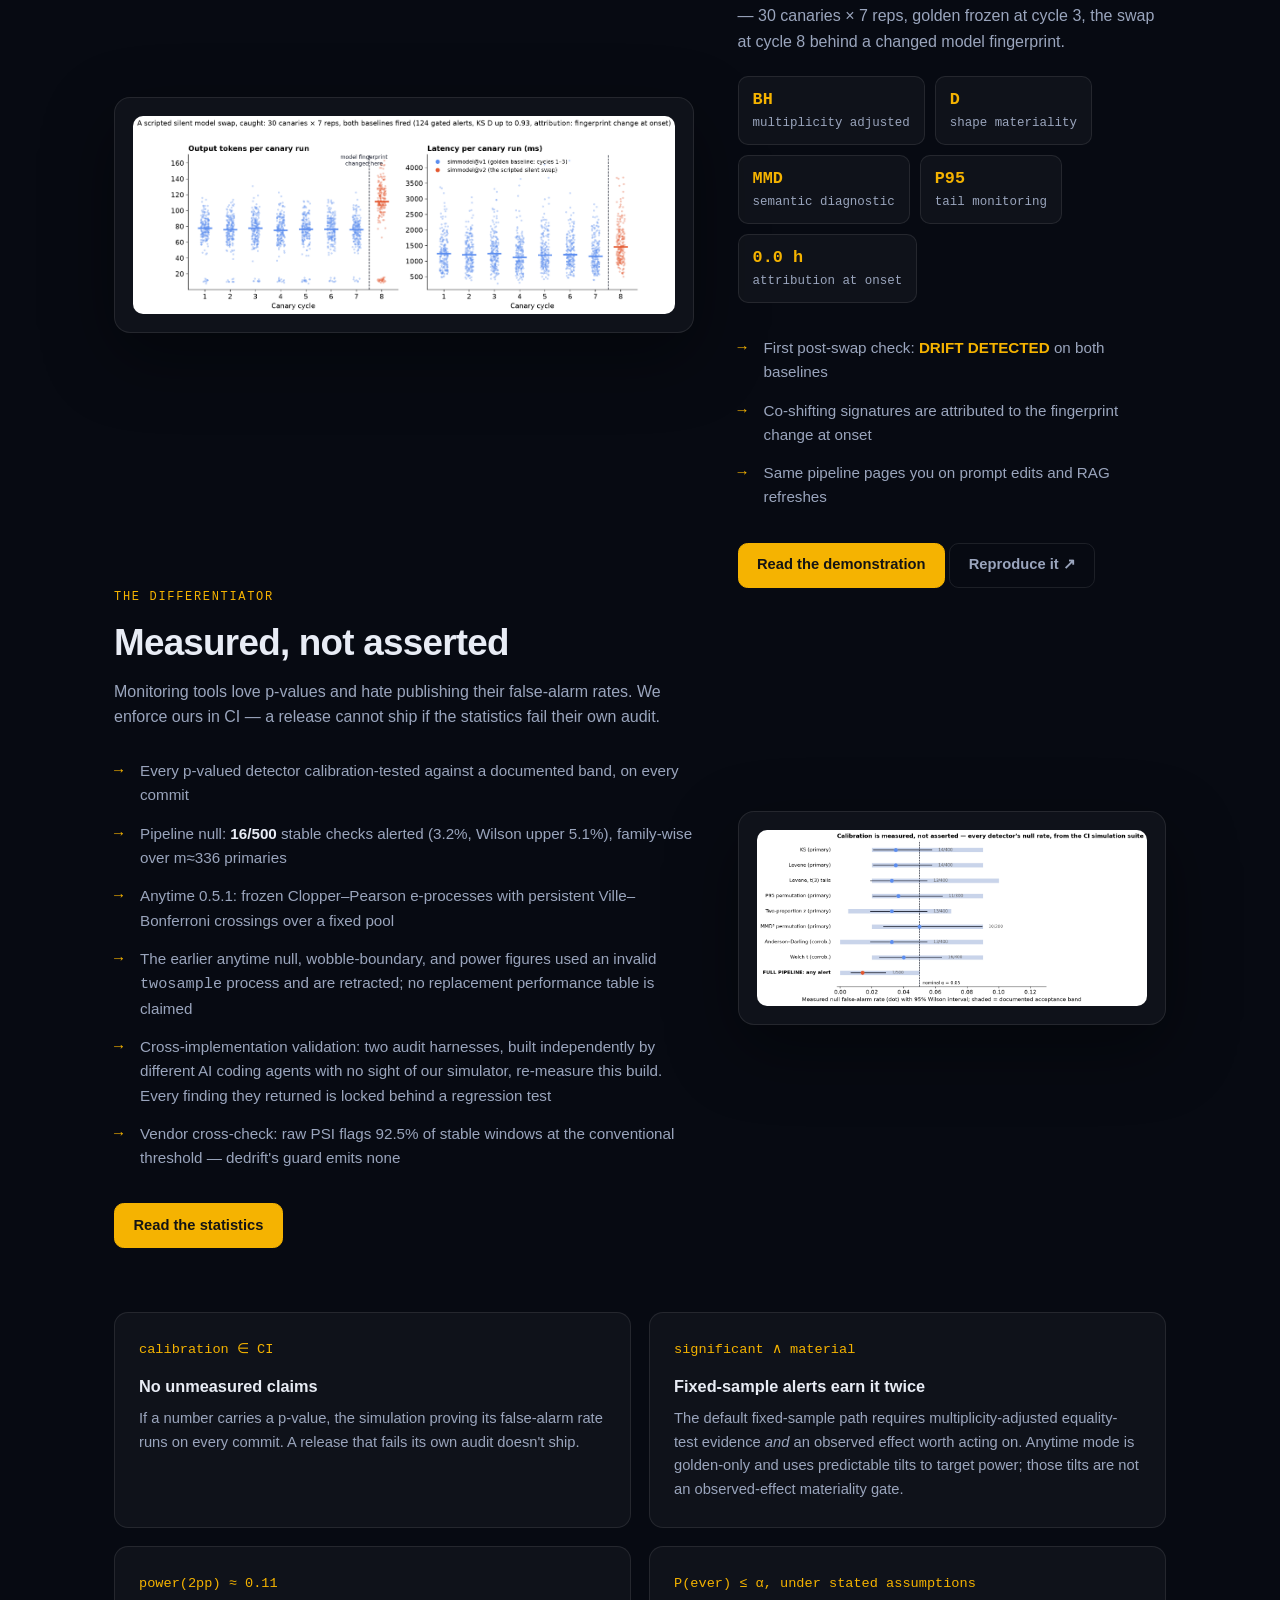
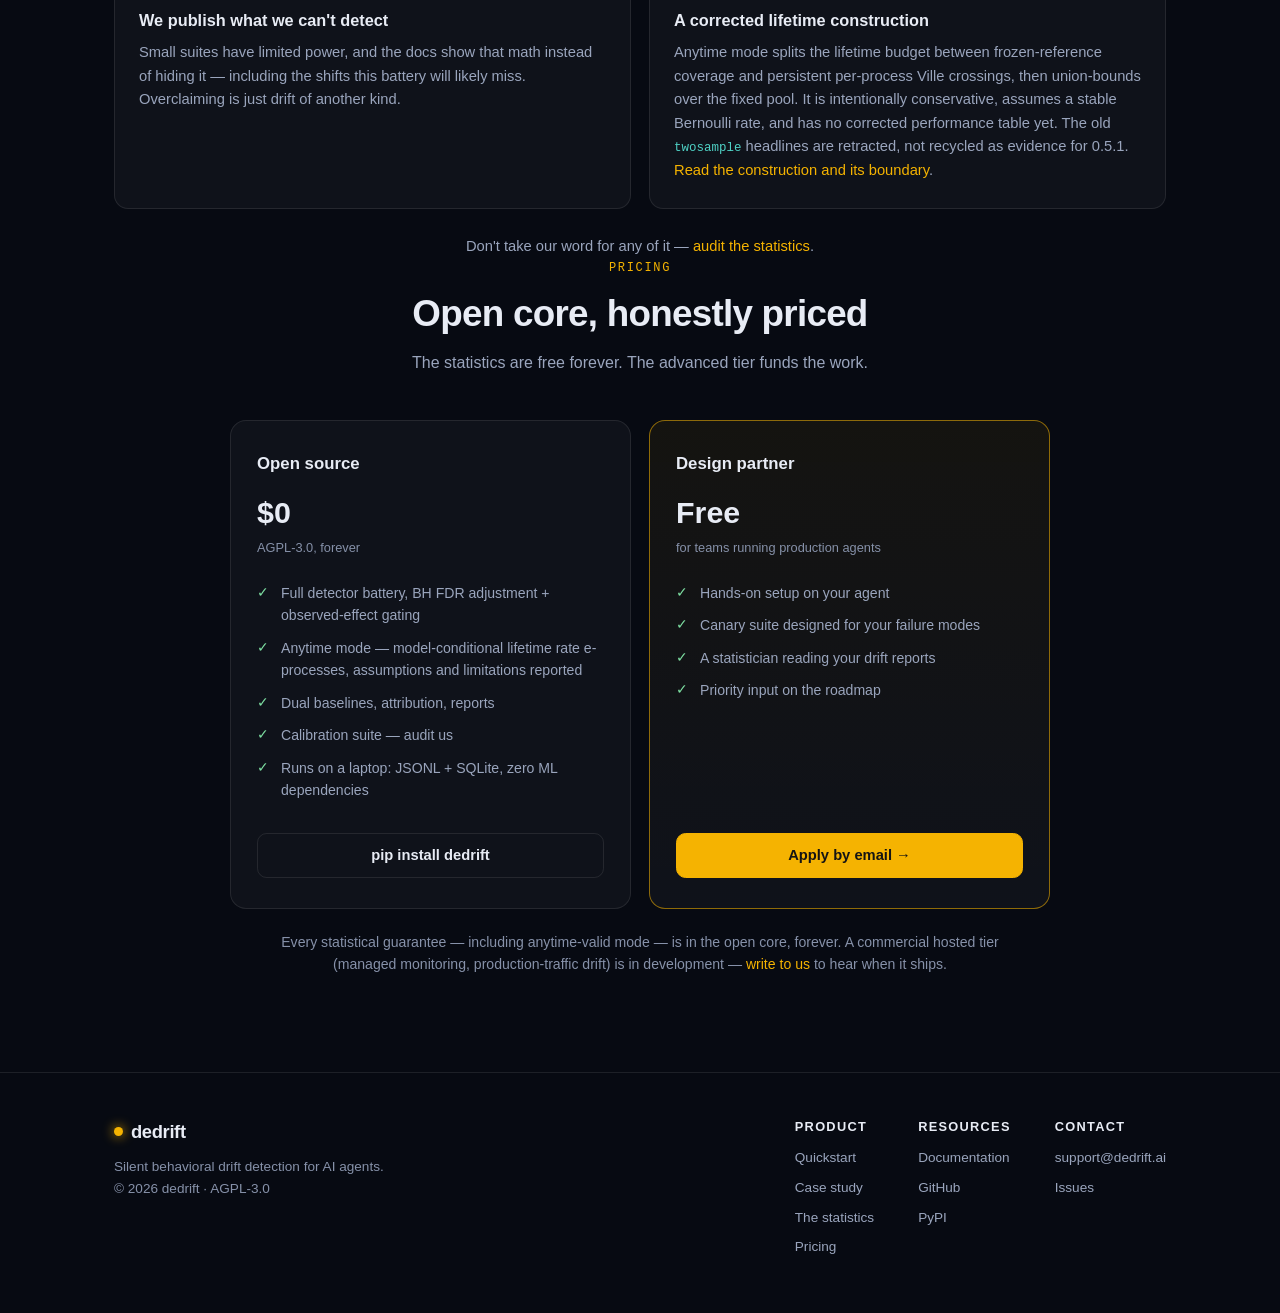
==== commit 60107575: "fix: harden drift inference and durable state" ====
--- a/web/index.html
+++ b/web/index.html
@@ -344,7 +344,7 @@
 </nav>
 
 <header class="hero wrap" id="home">
-  <div class="chip"><b>●</b> <a href="https://github.com/dedrift/dedrift/blob/main/CHANGELOG.md">v0.4.0</a> <span class="sep">·</span> AGPL-3.0 <span class="sep">·</span> zero ML dependencies</div>
+  <div class="chip"><b>●</b> <a href="https://github.com/dedrift/dedrift/blob/main/CHANGELOG.md">v0.5.1</a> <span class="sep">·</span> AGPL-3.0 <span class="sep">·</span> zero ML dependencies</div>
   <h1>Agents don't throw errors when they degrade.<br><span class="grad">dedrift catches it.</span></h1>
   <p class="sub">
     Silent model updates, prompt edits, and RAG refreshes change how your agent behaves
@@ -363,28 +363,26 @@
 Current cycle: cycle-0007
 Sudden (vs rolling 4 cycles): <span class="a">DRIFT DETECTED</span>
 Cumulative (vs golden 3 cycles): <span class="a">DRIFT DETECTED</span>
-Alerts: 124 (BH-adjusted equality tests, observed-effect gated)
-  [golden] adversarial/output_words ks: effect=<span class="a">+0.771</span>, p_adj=8.97e-15
-  [golden] adversarial/tokens_out ks: effect=<span class="a">+0.676</span>, p_adj=7.13e-11
-  [golden] adversarial/semantic_displacement ks: effect=<span class="a">+0.390</span>, p_adj=0.002136
+Alerts: build-specific (BH-adjusted and observed-effect gated)
 <span class="dim"># attribution: model fingerprint change, 0.0 h before onset</span>
 <span class="dim"># consistent with the swap. nobody told it anything.</span></div>
   </div>
-  <p class="term-cap">Real output of the scripted demonstration below — regenerate it in four commands.</p>
-
-  <div class="stats" aria-label="Measured results, v0.4.0">
+  <p class="term-cap">Output shape of the scripted demonstration below — regenerate current values locally.</p>
+
+  <div class="stats" aria-label="Measured fixed-path results and the v0.5.1 anytime correction">
     <div class="stat rv"><div class="n"><em>3.2%</em></div>
       <div class="l">measured null alert rate — 16 of 500 stable-agent checks alerted</div>
       <div class="fine">Wilson 95% upper 5.1% · family-wise over m≈336 primaries; grows with battery size even under valid per-test FDR</div></div>
     <div class="stat rv"><div class="n"><em>1 cycle</em></div>
       <div class="l">to catch a silent model swap — flagged on both baselines, correctly attributed</div>
+      <div class="fine">Order-channel audit: 8/20 first-check alerts with the channel versus 0/30 without it; see Statistics for scale and caveats.</div>
       <div class="fine">harness: 30 canaries × 7 reps, golden = 3 cycles</div></div>
     <div class="stat rv"><div class="n"><em>100%</em></div>
       <div class="l">of stable checks falsely flagged by raw PSI at canary scale — measured</div>
       <div class="fine">dedrift refuses to compute PSI where it is invalid</div></div>
-    <div class="stat rv"><div class="n"><em>2 of 500</em></div>
-      <div class="l">stable runs ever alerted by anytime-valid mode, over 2,000 cycles each</div>
-      <div class="fine">Wilson 95% upper 1.5% · a lifetime guarantee, not per-check</div></div>
+    <div class="stat rv"><div class="n"><em>0.5.1</em></div>
+      <div class="l">anytime safety correction: the invalid 0.4 rate model is withdrawn</div>
+      <div class="fine">frozen_cp only · persistent Ville–Bonferroni · prior null/power figures retracted</div></div>
   </div>
 </header>
 
@@ -415,7 +413,7 @@
         <tr><td>Behavioral distributions on frozen canaries</td><td><span class="n">—</span></td><td><span class="mid">partial</span> raw shift scores</td><td class="hl"><span class="y">✓</span> one primary test per channel</td></tr>
         <tr><td>Calibrated false-alarm rate at canary scale</td><td><span class="n">—</span></td><td><span class="mid">✗</span> flagged 100% of stable checks in our harness</td><td class="hl"><span class="y">✓</span> 3.2% measured, enforced in CI</td></tr>
         <tr><td>Multiplicity control (BH FDR) + materiality gates</td><td><span class="n">—</span></td><td><span class="n">—</span></td><td class="hl"><span class="y">✓</span></td></tr>
-        <tr><td>Anytime-valid mode for continuous watch</td><td><span class="n">—</span></td><td><span class="n">—</span></td><td class="hl"><span class="y">✓</span> lifetime error budget</td></tr>
+        <tr><td>Anytime-valid mode for continuous watch</td><td><span class="n">—</span></td><td><span class="n">—</span></td><td class="hl"><span class="y">✓</span> model-conditional lifetime budget</td></tr>
         <tr><td>Config-fingerprint attribution</td><td><span class="mid">partial</span> deploy markers</td><td class="hl"><span class="n">—</span></td><td class="hl"><span class="y">✓</span> model / prompt / tools</td></tr>
       </tbody>
     </table>
@@ -446,15 +444,15 @@
       <h2 id="case-h">We swapped the model.<br>Nobody told the detector.</h2>
       <p class="lead">A scripted silent swap you can regenerate in four commands — 30 canaries × 7 reps, golden frozen at cycle 3, the swap at cycle 8 behind a changed model fingerprint.</p>
       <div class="metrics">
-        <div class="metric"><b>124</b>gated alerts</div>
-        <div class="metric"><b>D=0.93</b>output lengths</div>
-        <div class="metric"><b>D≈0.4–0.5</b>semantic shift</div>
-        <div class="metric"><b>2.1×</b>latency dispersion ratio</div>
+        <div class="metric"><b>BH</b>multiplicity adjusted</div>
+        <div class="metric"><b>D</b>shape materiality</div>
+        <div class="metric"><b>MMD</b>semantic diagnostic</div>
+        <div class="metric"><b>P95</b>tail monitoring</div>
         <div class="metric"><b>0.0 h</b>attribution at onset</div>
       </div>
       <ul>
         <li>First post-swap check: <b style="color:var(--amber)">DRIFT DETECTED</b> on both baselines</li>
-        <li>21 signature groups co-shift, attributed to the fingerprint change at onset</li>
+        <li>Co-shifting signatures are attributed to the fingerprint change at onset</li>
         <li>Same pipeline pages you on prompt edits and RAG refreshes</li>
       </ul>
       <a class="btn btn-primary" href="/docs/case-study/">Read the demonstration</a>
@@ -472,8 +470,8 @@
       <ul>
         <li>Every p-valued detector calibration-tested against a documented band, on every commit</li>
         <li>Pipeline null: <b>16/500</b> stable checks alerted (3.2%, Wilson upper 5.1%), family-wise over m≈336 primaries</li>
-        <li>Anytime-valid mode: <b>2/500</b> stable runs ever alerted over 2,000 cycles (Wilson upper 1.5%)</li>
-        <li>The guarantee's edge, published too: the e-value property is <b>already unresolved at σ=0.10</b> wobble — before the alert rate shows anything is wrong</li>
+        <li>Anytime 0.5.1: frozen Clopper–Pearson e-processes with persistent Ville–Bonferroni crossings over a fixed pool</li>
+        <li>The earlier anytime null, wobble-boundary, and power figures used an invalid <code>twosample</code> process and are retracted; no replacement performance table is claimed</li>
         <li>Cross-implementation validation: two audit harnesses, built independently by different AI coding agents with no sight of our simulator, re-measure this build. Every finding they returned is locked behind a regression test</li>
         <li>Vendor cross-check: raw PSI flags 92.5% of stable windows at the conventional threshold — dedrift's guard emits none</li>
       </ul>
@@ -488,18 +486,19 @@
     <div class="card rv"><span class="ic">calibration ∈ CI</span><h3>No unmeasured claims</h3>
       <p>If a number carries a p-value, the simulation proving its false-alarm rate runs on
       every commit. A release that fails its own audit doesn't ship.</p></div>
-    <div class="card rv"><span class="ic">significant ∧ material</span><h3>Alerts must earn it twice</h3>
-      <p>Multiplicity-adjusted equality-test evidence <em>and</em> an observed effect worth acting on. Statistically
-      real but practically trivial doesn't page you — alert fatigue kills monitoring.</p></div>
+    <div class="card rv"><span class="ic">significant ∧ material</span><h3>Fixed-sample alerts earn it twice</h3>
+      <p>The default fixed-sample path requires multiplicity-adjusted equality-test evidence <em>and</em>
+      an observed effect worth acting on. Anytime mode is golden-only and uses predictable tilts to
+      target power; those tilts are not an observed-effect materiality gate.</p></div>
     <div class="card rv"><span class="ic">power(2pp) ≈ 0.11</span><h3>We publish what we can't detect</h3>
       <p>Small suites have limited power, and the docs show that math instead of hiding it — including the
       shifts this battery will likely miss. Overclaiming is just drift of another kind.</p></div>
-    <div class="card rv"><span class="ic">P(ever) ≤ α, boundary published</span><h3>A guarantee with a measured edge</h3>
-      <p>Anytime-valid mode bounds the whole watch horizon, not each check: 2 of 500 stable runs over 2,000
-      cycles. And the edge is published as carefully as the claim: the e-value property is already unresolved
-      at σ=0.10 wobble, well before the alert rate shows anything — it stays inside budget to σ=0.25, breaching
-      only at 7.2% with persistent AR(1) offsets. Watching the alert rate alone would miss that.
-      <a href="/docs/anytime/">The trade-off, quantified</a>.</p></div>
+    <div class="card rv"><span class="ic">P(ever) ≤ α, under stated assumptions</span><h3>A corrected lifetime construction</h3>
+      <p>Anytime mode splits the lifetime budget between frozen-reference coverage and persistent
+      per-process Ville crossings, then union-bounds over the fixed pool. It is intentionally conservative,
+      assumes a stable Bernoulli rate, and has no corrected performance table yet. The old
+      <code>twosample</code> headlines are retracted, not recycled as evidence for 0.5.1.
+      <a href="/docs/anytime/">Read the construction and its boundary</a>.</p></div>
   </div>
   <p style="text-align:center;margin-top:26px;color:var(--dim);font-size:.92rem">
     Don't take our word for any of it — <a href="/docs/statistics/">audit the statistics</a>.
@@ -532,7 +531,7 @@
       <div class="price">$0</div><div class="per">AGPL-3.0, forever</div>
       <ul>
         <li>Full detector battery, BH FDR adjustment + observed-effect gating</li>
-        <li>Anytime mode — lifetime-valid rate e-processes, assumptions and boundary reported</li>
+        <li>Anytime mode — model-conditional lifetime rate e-processes, assumptions and limitations reported</li>
         <li>Dual baselines, attribution, reports</li>
         <li>Calibration suite — audit us</li>
         <li>Runs on a laptop: JSONL + SQLite, zero ML dependencies</li>
@@ -692,10 +691,7 @@
   ['t','Current cycle: cycle-0007\n'],
   ['t','Sudden (vs rolling 4 cycles): '],['a','DRIFT DETECTED\n'],
   ['t','Cumulative (vs golden 3 cycles): '],['a','DRIFT DETECTED\n'],
-  ['t','Alerts: 124 (BH-adjusted equality tests, observed-effect gated)\n'],
-  ['t','  [golden] adversarial/output_words ks: effect='],['a','+0.771'],['t',', p_adj=8.97e-15\n'],
-  ['t','  [golden] adversarial/tokens_out ks: effect='],['a','+0.676'],['t',', p_adj=7.13e-11\n'],
-  ['t','  [golden] adversarial/semantic_displacement ks: effect='],['a','+0.390'],['t',', p_adj=0.002136\n'],
+  ['t','Alerts: build-specific (BH-adjusted and observed-effect gated)\n'],
   ['dim','# attribution: model fingerprint change, 0.0 h before onset\n'],
   ['dim','# consistent with the swap. nobody told it anything.\n'],
 ];
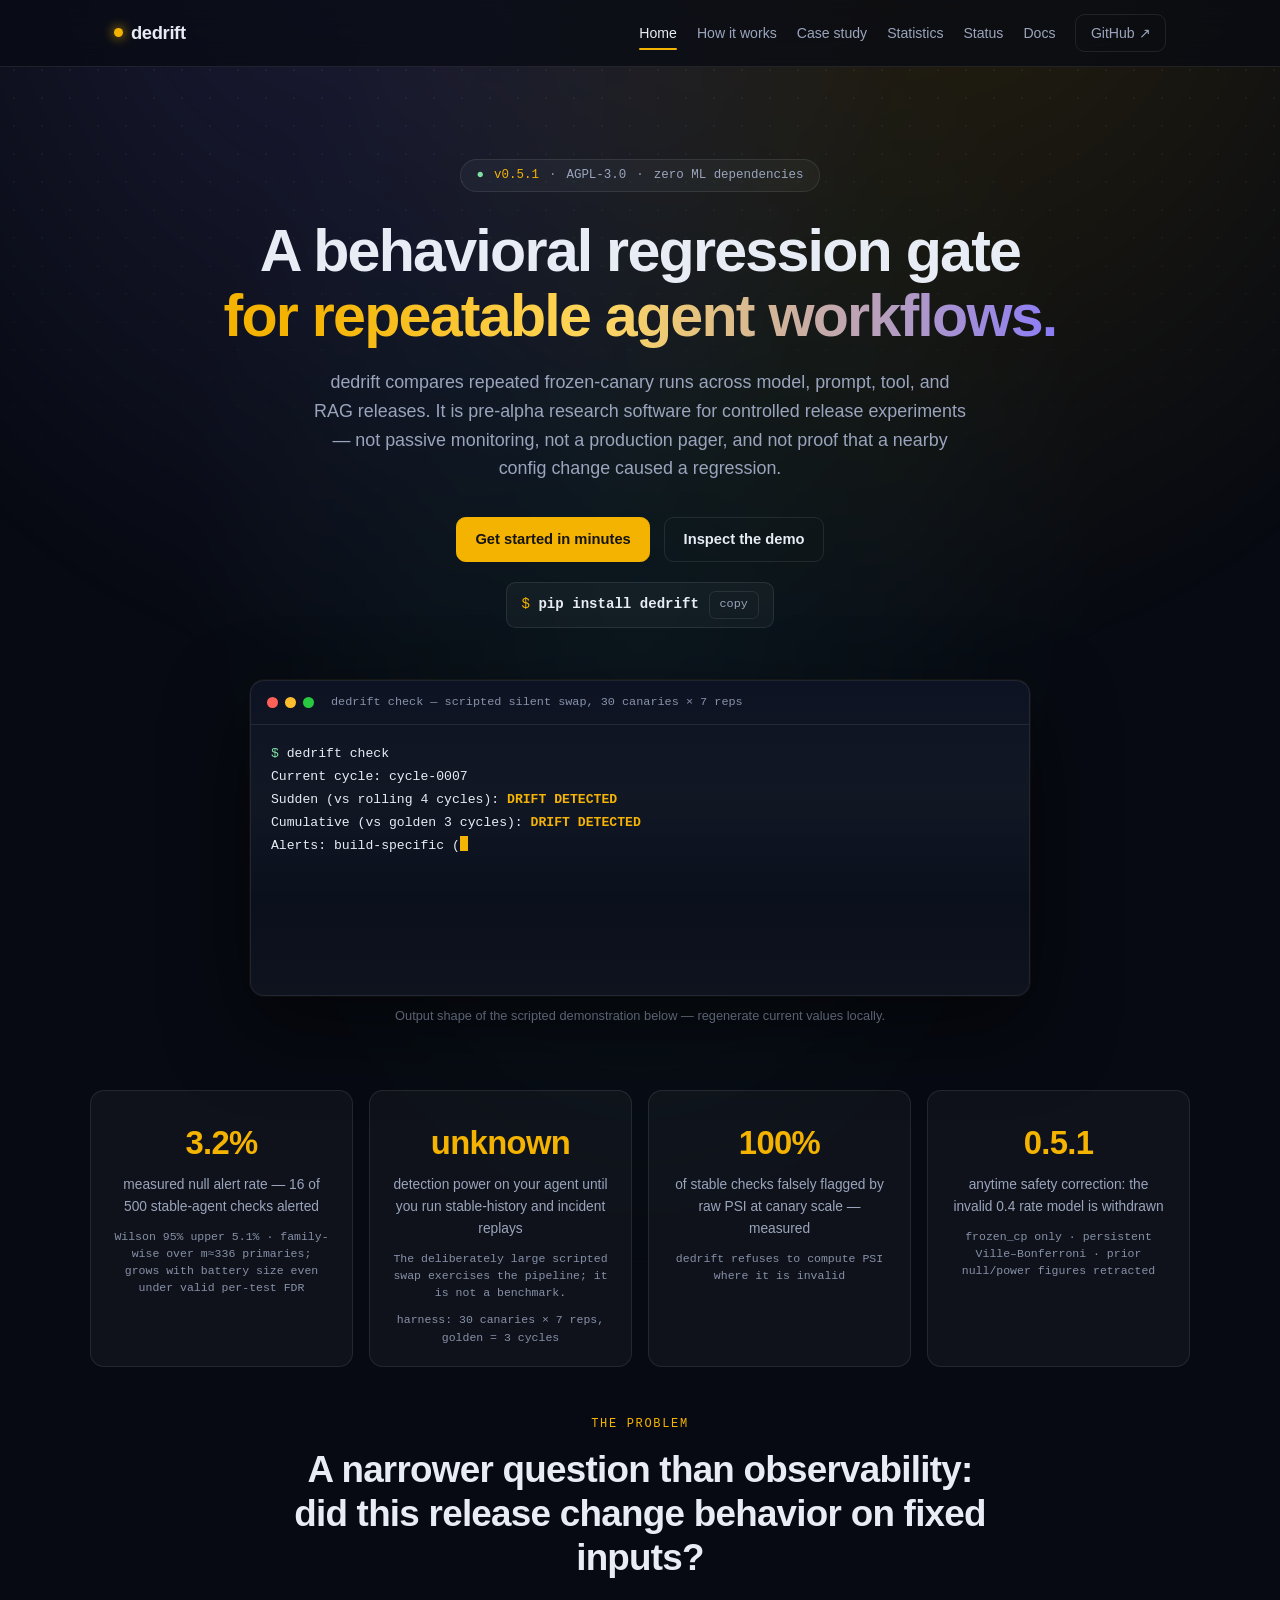
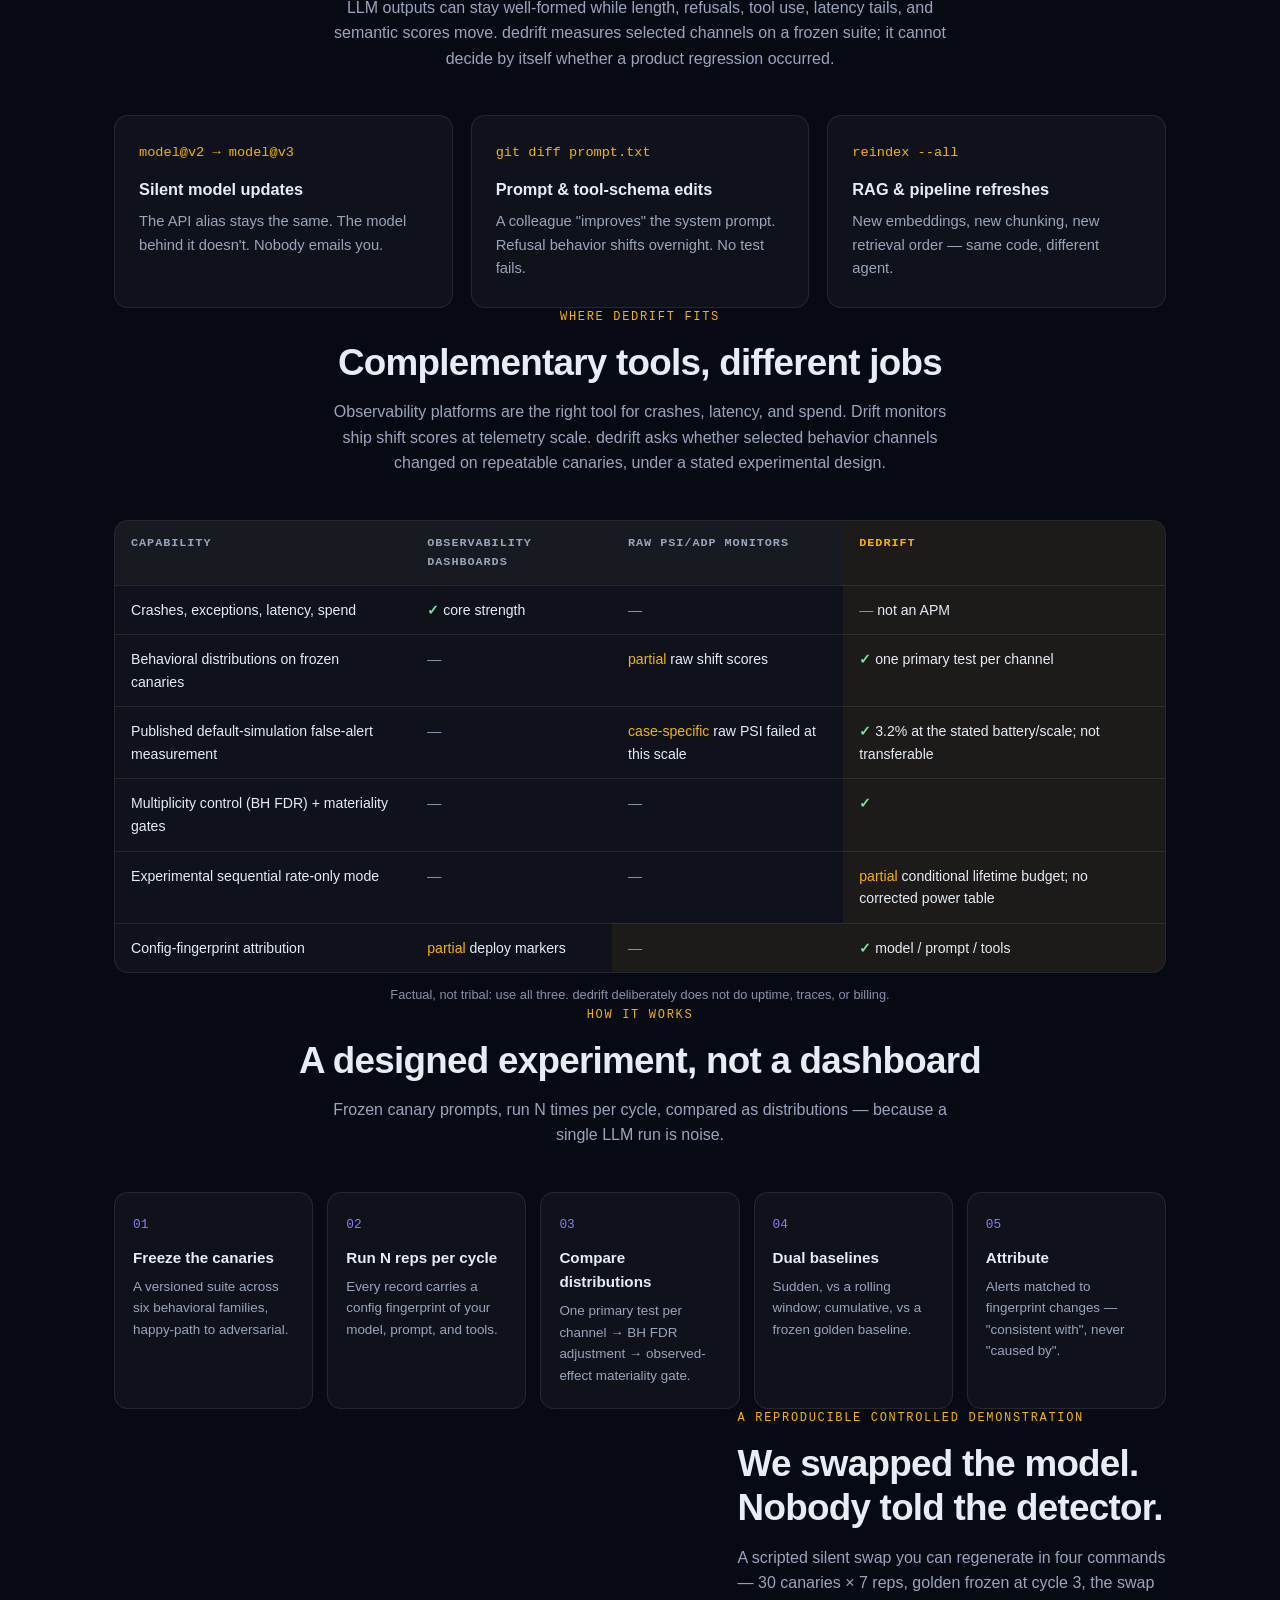
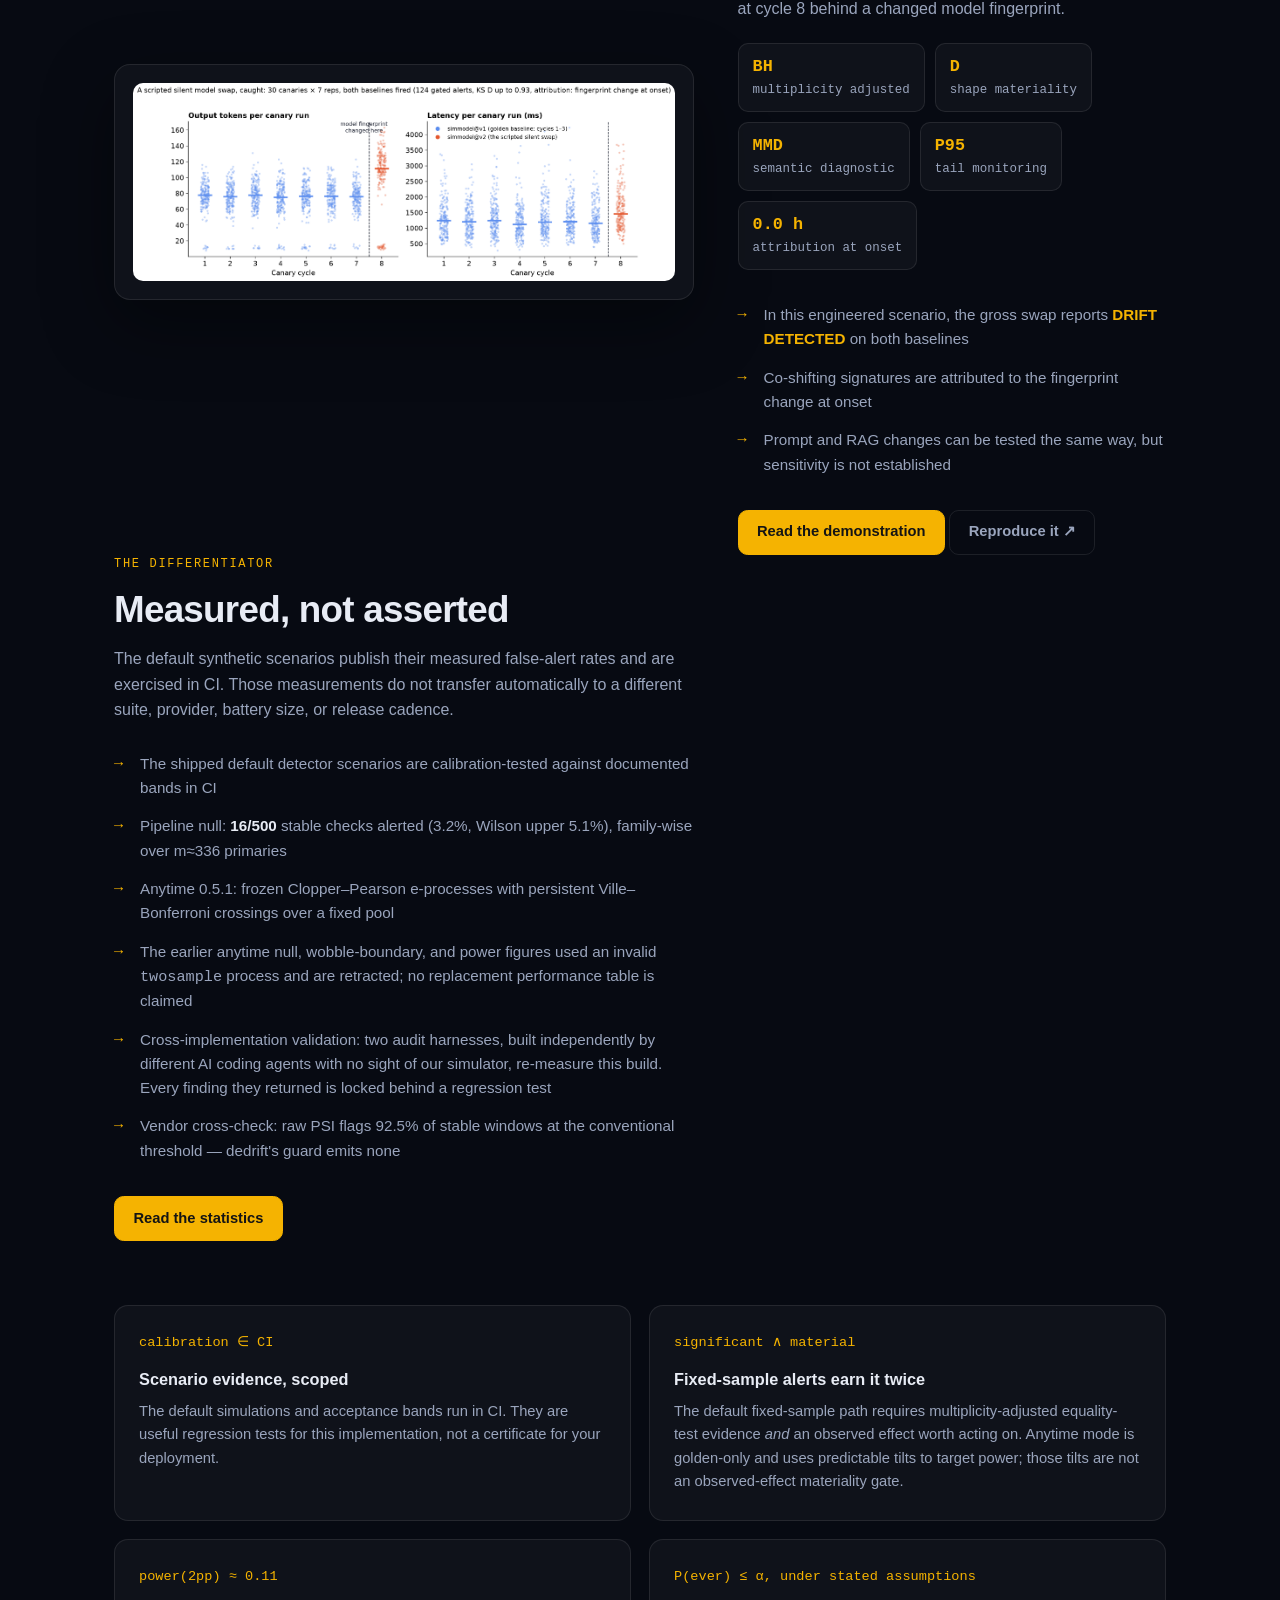
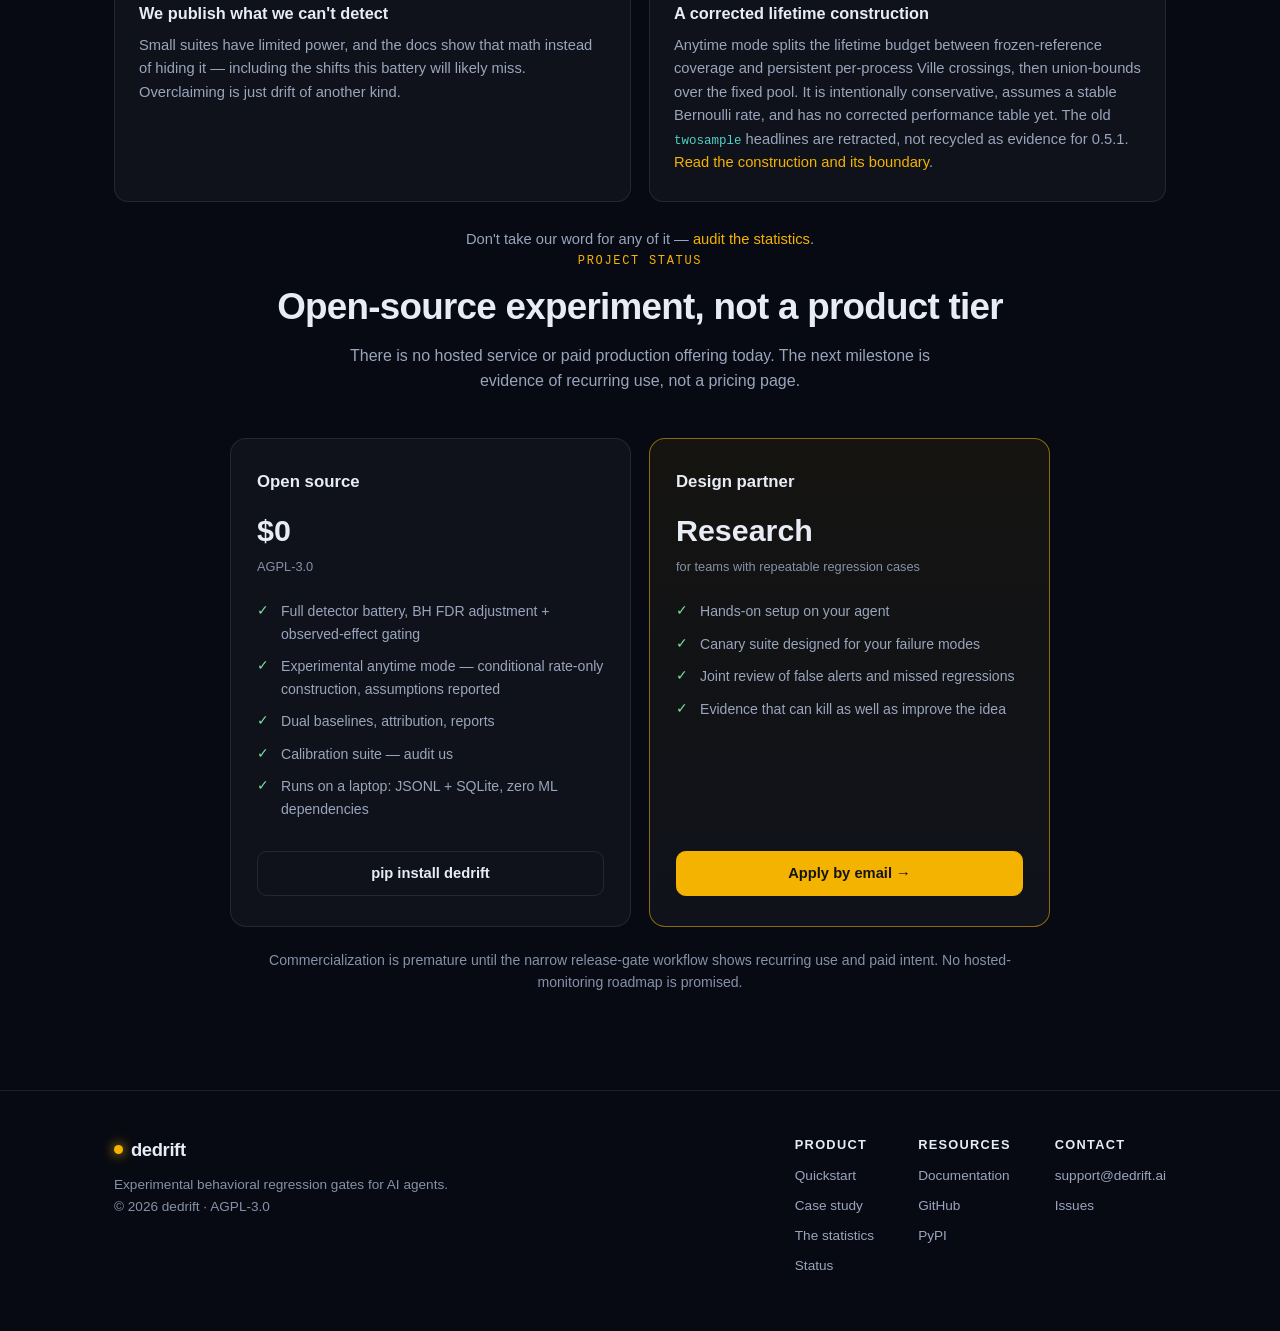
==== commit 0de3bef8: "fix: harden release gating and detector health" ====
--- a/web/index.html
+++ b/web/index.html
@@ -3,14 +3,14 @@
 <head>
 <meta charset="utf-8">
 <meta name="viewport" content="width=device-width, initial-scale=1">
-<title>dedrift — silent behavioral drift detection for AI agents</title>
-<meta name="description" content="Agents don't throw errors when they degrade — dedrift catches it. Frozen canary suites, BH-FDR-adjusted distribution tests, materiality gates, dual baselines, and config-change attribution. Measured false-alarm rates, published.">
-<meta property="og:title" content="dedrift — catch silent behavioral drift in AI agents">
-<meta property="og:description" content="Simulation-calibrated, multiplicity-adjusted drift detection for LLM agents.">
+<title>dedrift — experimental behavioral regression gates for AI agents</title>
+<meta name="description" content="Experimental frozen-canary release comparisons for repeatable AI-agent workflows. Scenario-calibrated tests, materiality gates, dual baselines, and correlational config context; not a production pager.">
+<meta property="og:title" content="dedrift — experimental behavioral regression gates for AI agents">
+<meta property="og:description" content="Compare repeated frozen-canary runs across agent releases; not a production pager.">
 <meta property="og:url" content="https://dedrift.ai/">
-<meta property="og:image" content="https://dedrift.ai/og-card.png">
+<meta property="og:image" content="https://dedrift.ai/og-card-v2.png">
 <meta name="twitter:card" content="summary_large_image">
-<meta name="twitter:image" content="https://dedrift.ai/og-card.png">
+<meta name="twitter:image" content="https://dedrift.ai/og-card-v2.png">
 <link rel="canonical" href="https://dedrift.ai/">
 <link rel="icon" href="/docs/assets/logo.svg">
 <script type="application/ld+json">
@@ -18,10 +18,10 @@
   "@context": "https://schema.org",
   "@type": "SoftwareApplication",
   "name": "dedrift",
-  "description": "Simulation-calibrated behavioral drift detection for AI agents: frozen canary suites, multiplicity adjustment, materiality gates, and config-change attribution.",
+  "description": "Experimental behavioral regression gates for repeatable AI-agent workflows: frozen canary suites, multiplicity adjustment, materiality gates, and correlational config context.",
   "url": "https://dedrift.ai/",
   "downloadUrl": "https://pypi.org/project/dedrift/",
-  "softwareVersion": "0.4.0",
+  "softwareVersion": "0.5.1",
   "applicationCategory": "DeveloperApplication",
   "operatingSystem": "macOS, Linux, Windows",
   "license": "https://www.gnu.org/licenses/agpl-3.0.html",
@@ -336,7 +336,7 @@
       <a href="#how">How it works</a>
       <a href="#case-study">Case study</a>
       <a href="#statistics">Statistics</a>
-      <a href="#pricing">Pricing</a>
+      <a href="#pricing">Status</a>
       <a href="/docs/">Docs</a>
       <a class="btn" href="https://github.com/dedrift/dedrift">GitHub ↗</a>
     </div>
@@ -345,15 +345,15 @@
 
 <header class="hero wrap" id="home">
   <div class="chip"><b>●</b> <a href="https://github.com/dedrift/dedrift/blob/main/CHANGELOG.md">v0.5.1</a> <span class="sep">·</span> AGPL-3.0 <span class="sep">·</span> zero ML dependencies</div>
-  <h1>Agents don't throw errors when they degrade.<br><span class="grad">dedrift catches it.</span></h1>
+  <h1>A behavioral regression gate<br><span class="grad">for repeatable agent workflows.</span></h1>
   <p class="sub">
-    Silent model updates, prompt edits, and RAG refreshes change how your agent behaves
-    without a single error in the logs. dedrift runs frozen canary suites through your agent
-    every cycle and tests the distributions — so you find out in one cycle, not from your users.
+    dedrift compares repeated frozen-canary runs across model, prompt, tool, and RAG releases.
+    It is pre-alpha research software for controlled release experiments — not passive monitoring,
+    not a production pager, and not proof that a nearby config change caused a regression.
   </p>
   <div class="cta-row">
     <a class="btn btn-primary" href="/docs/quickstart/">Get started in minutes</a>
-    <a class="btn" href="#case-study">Watch the catch</a>
+    <a class="btn" href="#case-study">Inspect the demo</a>
   </div>
   <div class="pip"><span><span class="d">$</span> <b>pip install dedrift</b></span><button type="button" id="pipcopy" aria-label="Copy install command">copy</button></div>
 
@@ -373,9 +373,9 @@
     <div class="stat rv"><div class="n"><em>3.2%</em></div>
       <div class="l">measured null alert rate — 16 of 500 stable-agent checks alerted</div>
       <div class="fine">Wilson 95% upper 5.1% · family-wise over m≈336 primaries; grows with battery size even under valid per-test FDR</div></div>
-    <div class="stat rv"><div class="n"><em>1 cycle</em></div>
-      <div class="l">to catch a silent model swap — flagged on both baselines, correctly attributed</div>
-      <div class="fine">Order-channel audit: 8/20 first-check alerts with the channel versus 0/30 without it; see Statistics for scale and caveats.</div>
+    <div class="stat rv"><div class="n"><em>unknown</em></div>
+      <div class="l">detection power on your agent until you run stable-history and incident replays</div>
+      <div class="fine">The deliberately large scripted swap exercises the pipeline; it is not a benchmark.</div>
       <div class="fine">harness: 30 canaries × 7 reps, golden = 3 cycles</div></div>
     <div class="stat rv"><div class="n"><em>100%</em></div>
       <div class="l">of stable checks falsely flagged by raw PSI at canary scale — measured</div>
@@ -390,8 +390,8 @@
 
 <section id="product" class="wrap" aria-labelledby="product-h">
   <div class="kicker">The problem</div>
-  <h2 id="product-h">Observability catches crashes.<br>dedrift catches character changes.</h2>
-  <p class="lead">LLM systems fail differently: outputs stay well-formed while length, refusals, tool use and call order, latency tails, and meaning quietly shift. Nothing throws — so nothing pages you.</p>
+  <h2 id="product-h">A narrower question than observability:<br>did this release change behavior on fixed inputs?</h2>
+  <p class="lead">LLM outputs can stay well-formed while length, refusals, tool use, latency tails, and semantic scores move. dedrift measures selected channels on a frozen suite; it cannot decide by itself whether a product regression occurred.</p>
   <div class="cards3">
     <div class="card rv"><span class="ic">model@v2 → model@v3</span><h3>Silent model updates</h3><p>The API alias stays the same. The model behind it doesn't. Nobody emails you.</p></div>
     <div class="card rv"><span class="ic">git diff prompt.txt</span><h3>Prompt &amp; tool-schema edits</h3><p>A colleague "improves" the system prompt. Refusal behavior shifts overnight. No test fails.</p></div>
@@ -402,7 +402,7 @@
 <section id="compare" class="wrap" aria-labelledby="compare-h">
   <div class="kicker">Where dedrift fits</div>
   <h2 id="compare-h">Complementary tools, different jobs</h2>
-  <p class="lead">Observability platforms are the right tool for crashes, latency, and spend. Drift monitors ship useful shift scores at telemetry scale. dedrift answers a different question: did my agent's <em>behavior</em> change, and can I trust the alert?</p>
+  <p class="lead">Observability platforms are the right tool for crashes, latency, and spend. Drift monitors ship shift scores at telemetry scale. dedrift asks whether selected behavior channels changed on repeatable canaries, under a stated experimental design.</p>
   <div class="tbl-wrap rv">
     <table>
       <thead>
@@ -411,9 +411,9 @@
       <tbody>
         <tr><td>Crashes, exceptions, latency, spend</td><td><span class="y">✓</span> core strength</td><td><span class="n">—</span></td><td class="hl"><span class="n">—</span> not an APM</td></tr>
         <tr><td>Behavioral distributions on frozen canaries</td><td><span class="n">—</span></td><td><span class="mid">partial</span> raw shift scores</td><td class="hl"><span class="y">✓</span> one primary test per channel</td></tr>
-        <tr><td>Calibrated false-alarm rate at canary scale</td><td><span class="n">—</span></td><td><span class="mid">✗</span> flagged 100% of stable checks in our harness</td><td class="hl"><span class="y">✓</span> 3.2% measured, enforced in CI</td></tr>
+        <tr><td>Published default-simulation false-alert measurement</td><td><span class="n">—</span></td><td><span class="mid">case-specific</span> raw PSI failed at this scale</td><td class="hl"><span class="y">✓</span> 3.2% at the stated battery/scale; not transferable</td></tr>
         <tr><td>Multiplicity control (BH FDR) + materiality gates</td><td><span class="n">—</span></td><td><span class="n">—</span></td><td class="hl"><span class="y">✓</span></td></tr>
-        <tr><td>Anytime-valid mode for continuous watch</td><td><span class="n">—</span></td><td><span class="n">—</span></td><td class="hl"><span class="y">✓</span> model-conditional lifetime budget</td></tr>
+        <tr><td>Experimental sequential rate-only mode</td><td><span class="n">—</span></td><td><span class="n">—</span></td><td class="hl"><span class="mid">partial</span> conditional lifetime budget; no corrected power table</td></tr>
         <tr><td>Config-fingerprint attribution</td><td><span class="mid">partial</span> deploy markers</td><td class="hl"><span class="n">—</span></td><td class="hl"><span class="y">✓</span> model / prompt / tools</td></tr>
       </tbody>
     </table>
@@ -440,7 +440,7 @@
       <img src="/docs/assets/fig1_the_catch.png" alt="A scripted silent model swap: output tokens jump after the swap; latency tails thicken" loading="lazy">
     </div>
     <div>
-      <div class="kicker" style="text-align:left">A reproducible catch</div>
+      <div class="kicker" style="text-align:left">A reproducible controlled demonstration</div>
       <h2 id="case-h">We swapped the model.<br>Nobody told the detector.</h2>
       <p class="lead">A scripted silent swap you can regenerate in four commands — 30 canaries × 7 reps, golden frozen at cycle 3, the swap at cycle 8 behind a changed model fingerprint.</p>
       <div class="metrics">
@@ -451,9 +451,9 @@
         <div class="metric"><b>0.0 h</b>attribution at onset</div>
       </div>
       <ul>
-        <li>First post-swap check: <b style="color:var(--amber)">DRIFT DETECTED</b> on both baselines</li>
+        <li>In this engineered scenario, the gross swap reports <b style="color:var(--amber)">DRIFT DETECTED</b> on both baselines</li>
         <li>Co-shifting signatures are attributed to the fingerprint change at onset</li>
-        <li>Same pipeline pages you on prompt edits and RAG refreshes</li>
+        <li>Prompt and RAG changes can be tested the same way, but sensitivity is not established</li>
       </ul>
       <a class="btn btn-primary" href="/docs/case-study/">Read the demonstration</a>
       <a class="btn btn-ghost" href="https://github.com/dedrift/dedrift/tree/main/examples">Reproduce it ↗</a>
@@ -466,9 +466,9 @@
     <div>
       <div class="kicker" style="text-align:left">The differentiator</div>
       <h2 id="stats-h">Measured, not asserted</h2>
-      <p class="lead">Monitoring tools love p-values and hate publishing their false-alarm rates. We enforce ours in CI — a release cannot ship if the statistics fail their own audit.</p>
+      <p class="lead">The default synthetic scenarios publish their measured false-alert rates and are exercised in CI. Those measurements do not transfer automatically to a different suite, provider, battery size, or release cadence.</p>
       <ul>
-        <li>Every p-valued detector calibration-tested against a documented band, on every commit</li>
+        <li>The shipped default detector scenarios are calibration-tested against documented bands in CI</li>
         <li>Pipeline null: <b>16/500</b> stable checks alerted (3.2%, Wilson upper 5.1%), family-wise over m≈336 primaries</li>
         <li>Anytime 0.5.1: frozen Clopper–Pearson e-processes with persistent Ville–Bonferroni crossings over a fixed pool</li>
         <li>The earlier anytime null, wobble-boundary, and power figures used an invalid <code>twosample</code> process and are retracted; no replacement performance table is claimed</li>
@@ -483,9 +483,9 @@
   </div>
 
   <div class="cards2" style="margin-top:64px">
-    <div class="card rv"><span class="ic">calibration ∈ CI</span><h3>No unmeasured claims</h3>
-      <p>If a number carries a p-value, the simulation proving its false-alarm rate runs on
-      every commit. A release that fails its own audit doesn't ship.</p></div>
+    <div class="card rv"><span class="ic">calibration ∈ CI</span><h3>Scenario evidence, scoped</h3>
+      <p>The default simulations and acceptance bands run in CI. They are useful regression
+      tests for this implementation, not a certificate for your deployment.</p></div>
     <div class="card rv"><span class="ic">significant ∧ material</span><h3>Fixed-sample alerts earn it twice</h3>
       <p>The default fixed-sample path requires multiplicity-adjusted equality-test evidence <em>and</em>
       an observed effect worth acting on. Anytime mode is golden-only and uses predictable tilts to
@@ -522,16 +522,16 @@
 </section>
 
 <section id="pricing" class="wrap" aria-labelledby="pricing-h">
-  <div class="kicker">Pricing</div>
-  <h2 id="pricing-h">Open core, honestly priced</h2>
-  <p class="lead">The statistics are free forever. The advanced tier funds the work.</p>
+  <div class="kicker">Project status</div>
+  <h2 id="pricing-h">Open-source experiment, not a product tier</h2>
+  <p class="lead">There is no hosted service or paid production offering today. The next milestone is evidence of recurring use, not a pricing page.</p>
   <div class="tiers">
     <div class="tier rv">
       <h3>Open source</h3>
-      <div class="price">$0</div><div class="per">AGPL-3.0, forever</div>
+      <div class="price">$0</div><div class="per">AGPL-3.0</div>
       <ul>
         <li>Full detector battery, BH FDR adjustment + observed-effect gating</li>
-        <li>Anytime mode — model-conditional lifetime rate e-processes, assumptions and limitations reported</li>
+        <li>Experimental anytime mode — conditional rate-only construction, assumptions reported</li>
         <li>Dual baselines, attribution, reports</li>
         <li>Calibration suite — audit us</li>
         <li>Runs on a laptop: JSONL + SQLite, zero ML dependencies</li>
@@ -540,20 +540,19 @@
     </div>
     <div class="tier hot rv">
       <h3>Design partner</h3>
-      <div class="price">Free</div><div class="per">for teams running production agents</div>
+      <div class="price">Research</div><div class="per">for teams with repeatable regression cases</div>
       <ul>
         <li>Hands-on setup on your agent</li>
         <li>Canary suite designed for your failure modes</li>
-        <li>A statistician reading your drift reports</li>
-        <li>Priority input on the roadmap</li>
+        <li>Joint review of false alerts and missed regressions</li>
+        <li>Evidence that can kill as well as improve the idea</li>
       </ul>
       <a class="btn btn-primary" href="mailto:support@dedrift.ai?subject=Design%20partner" data-contact="partner">Apply by email →</a>
     </div>
   </div>
   <p class="pricing-note">
-    Every statistical guarantee — including anytime-valid mode — is in the open core, forever.
-    A commercial hosted tier (managed monitoring, production-traffic drift) is in development —
-    <a href="mailto:support@dedrift.ai?subject=Commercial%20tier" data-contact="pro">write to us</a> to hear when it ships.
+    Commercialization is premature until the narrow release-gate workflow shows
+    recurring use and paid intent. No hosted-monitoring roadmap is promised.
   </p>
 </section>
 
@@ -563,14 +562,14 @@
   <div class="wrap foot">
     <div>
       <div class="logo" style="margin-bottom:10px"><span class="pulse" aria-hidden="true"></span>dedrift</div>
-      <div>Silent behavioral drift detection for AI agents.<br>© 2026 dedrift · AGPL-3.0</div>
+      <div>Experimental behavioral regression gates for AI agents.<br>© 2026 dedrift · AGPL-3.0</div>
     </div>
     <div class="cols">
       <div class="col"><b>Product</b>
         <a href="/docs/quickstart/">Quickstart</a>
         <a href="/docs/case-study/">Case study</a>
         <a href="/docs/statistics/">The statistics</a>
-        <a href="#pricing">Pricing</a>
+        <a href="#pricing">Status</a>
       </div>
       <div class="col"><b>Resources</b>
         <a href="https://dedrift.ai/docs/">Documentation</a>
@@ -618,12 +617,6 @@
       lead: 'Send us a note — a couple of lines is plenty to start.',
       tips: 'Useful to include: <b>what your agent does</b>, <b>what stack it runs on</b>, and <b>the drift you actually worry about</b> (silent model updates, prompt edits, RAG refreshes…).',
       subject: 'Design partner',
-    },
-    pro: {
-      title: 'Commercial tier',
-      lead: "It's in development — hosted monitoring and production-traffic drift. The statistics stay free. Tell us what you'd need and we'll write when it ships.",
-      tips: 'Useful to include: <b>your monitoring cadence</b> and <b>what a false alert currently costs you</b>.',
-      subject: 'Commercial tier',
     },
     general: {
       title: 'Get in touch',
